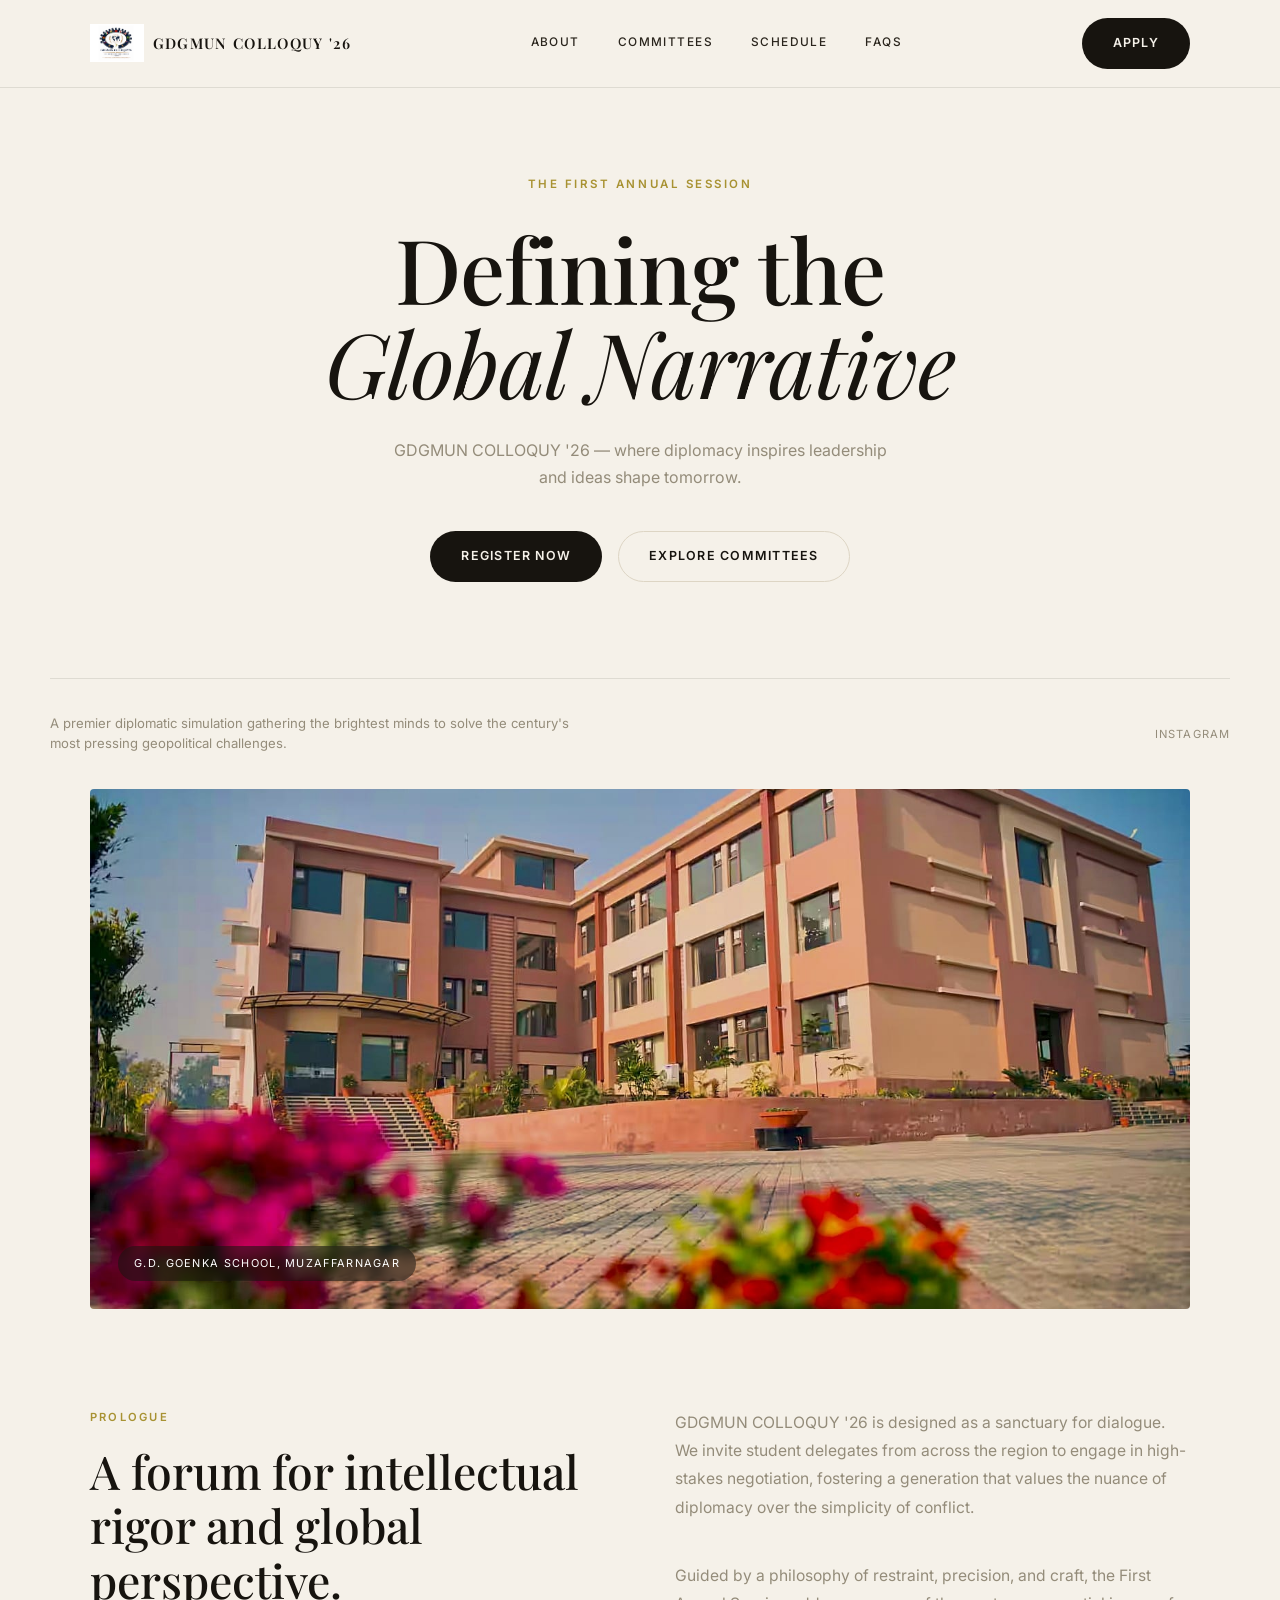
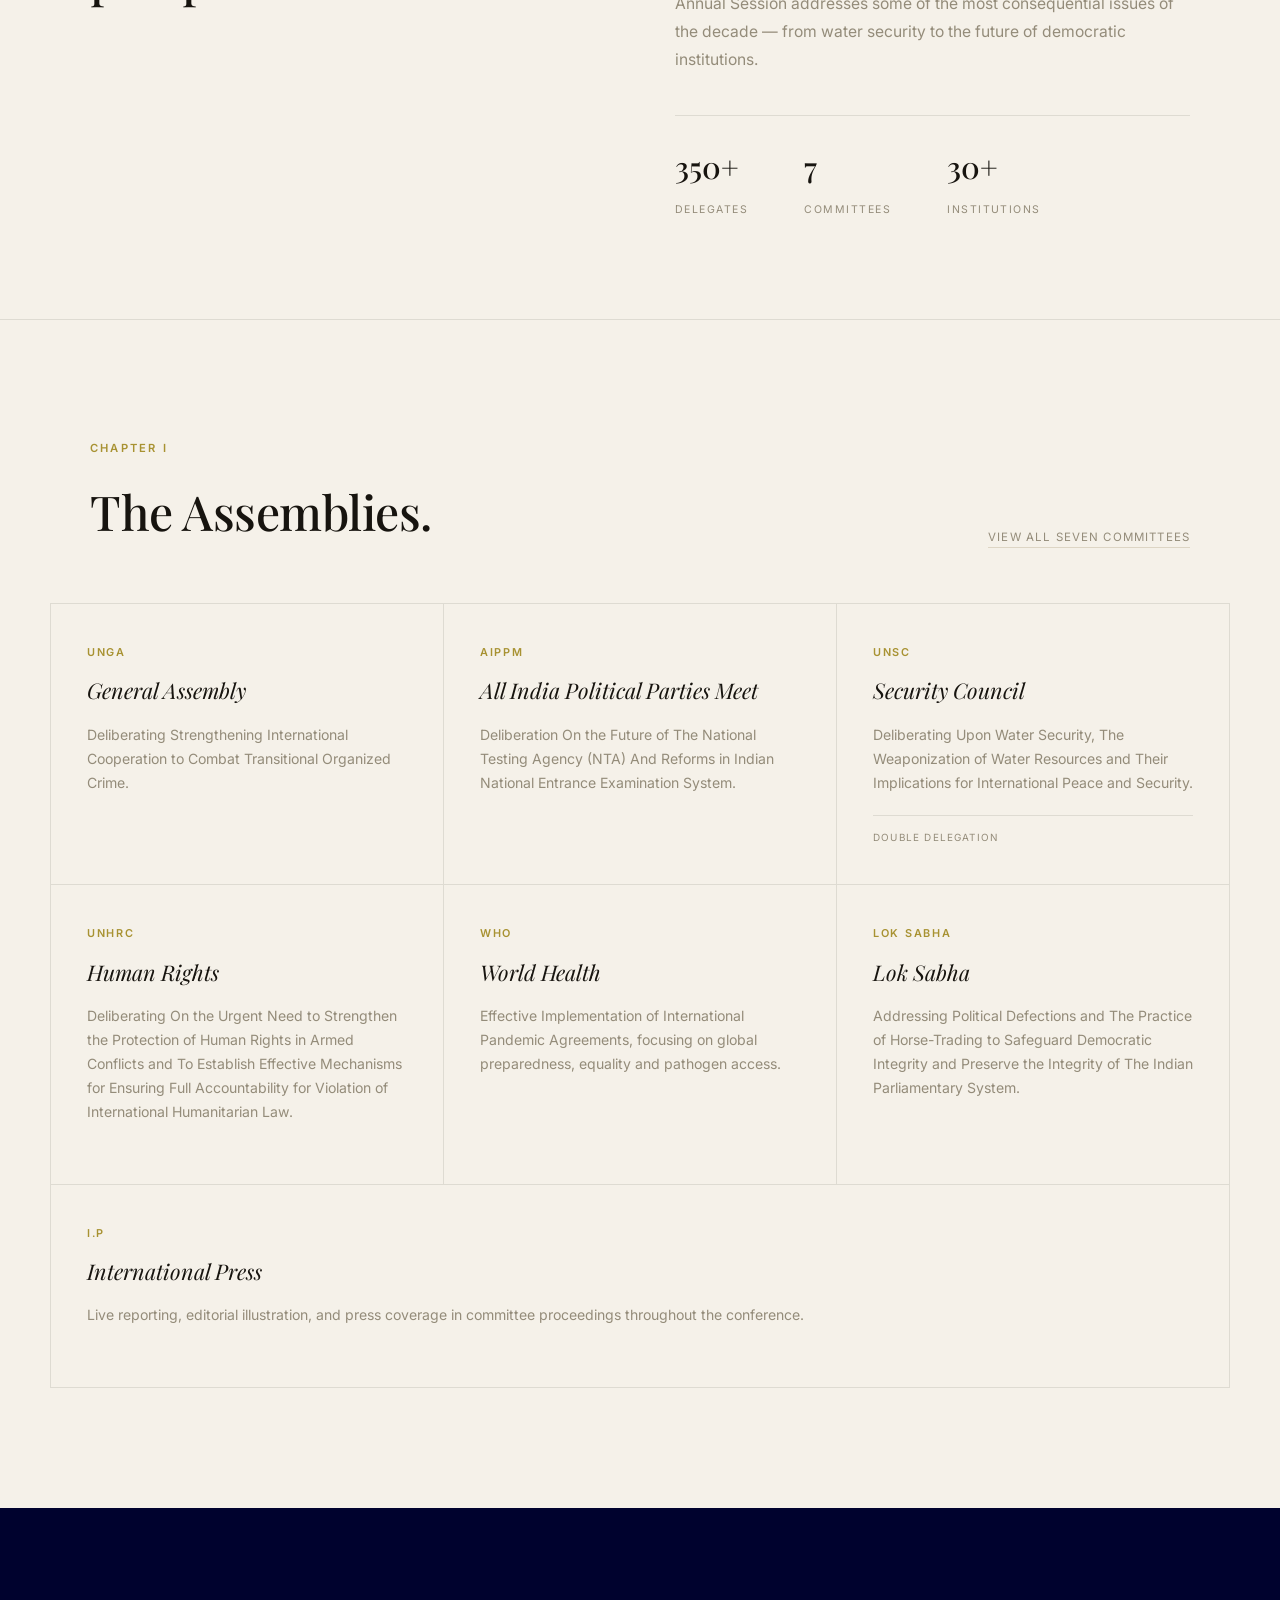
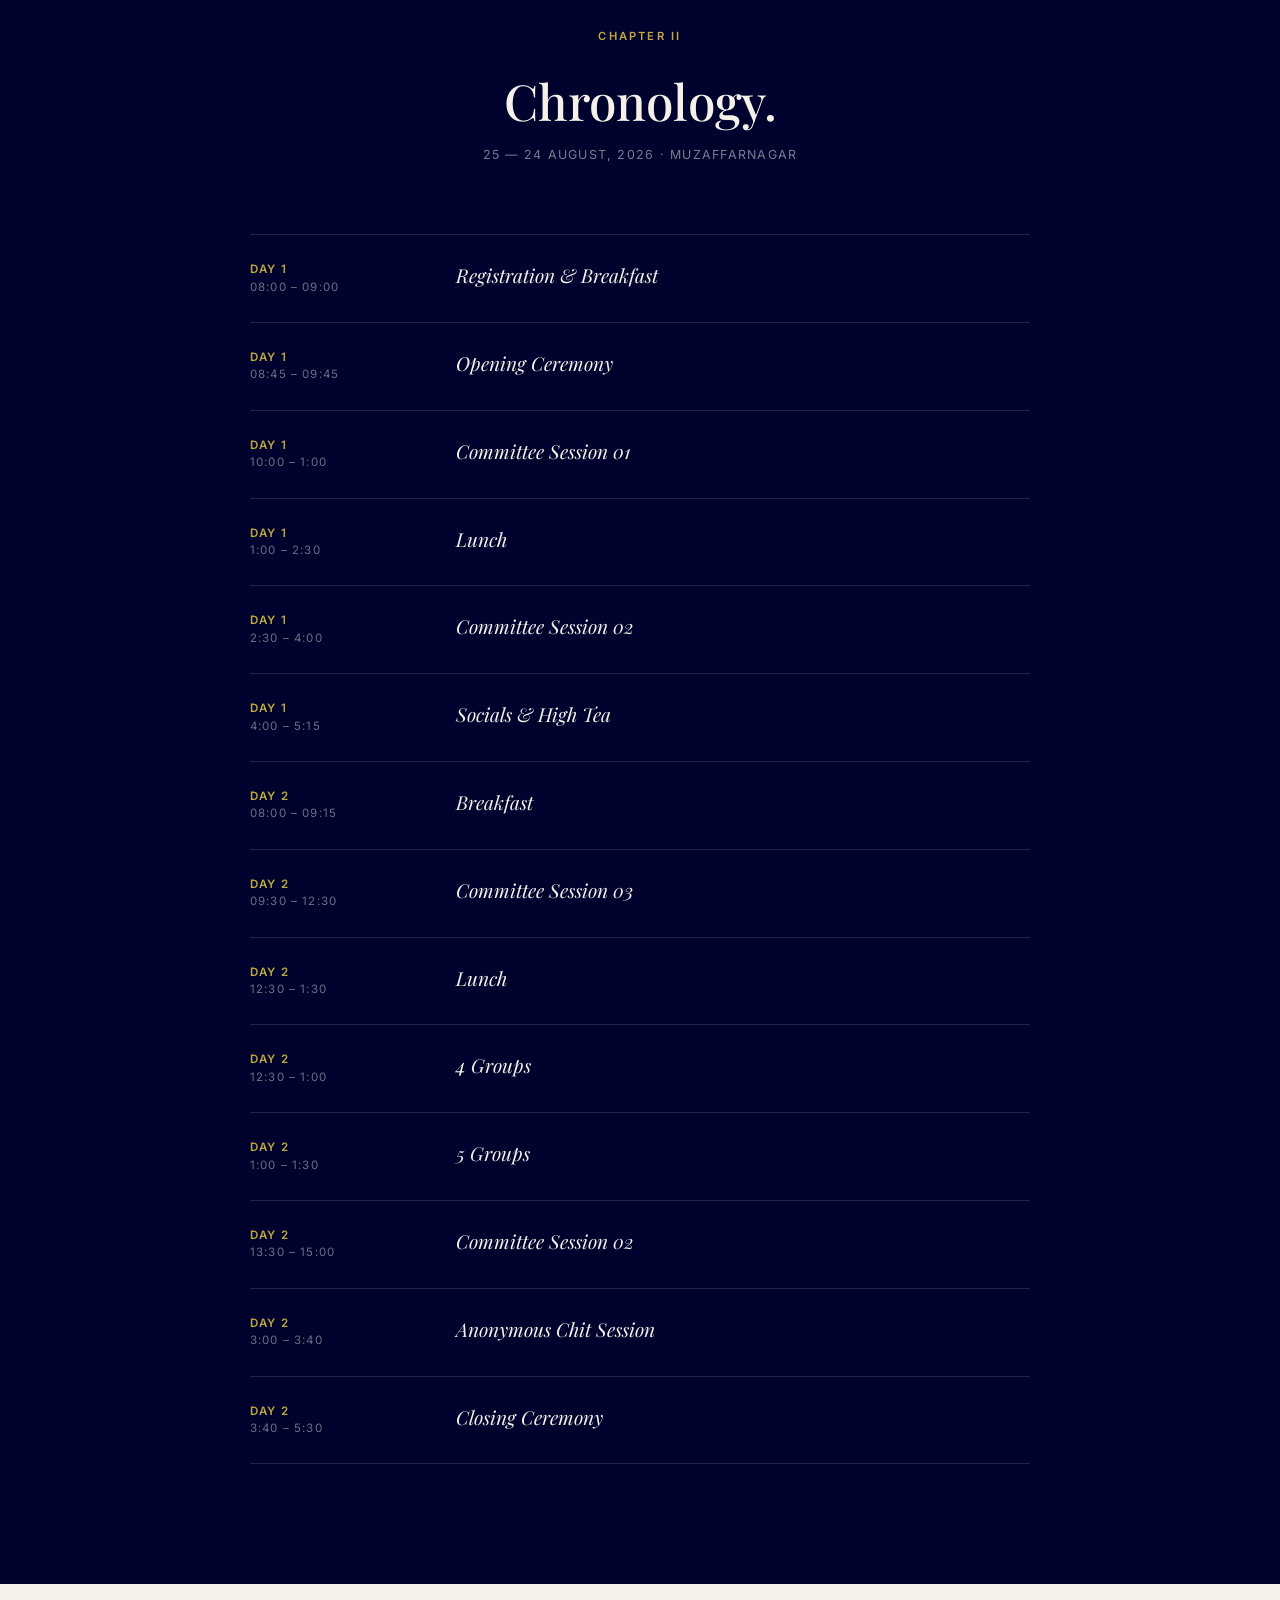
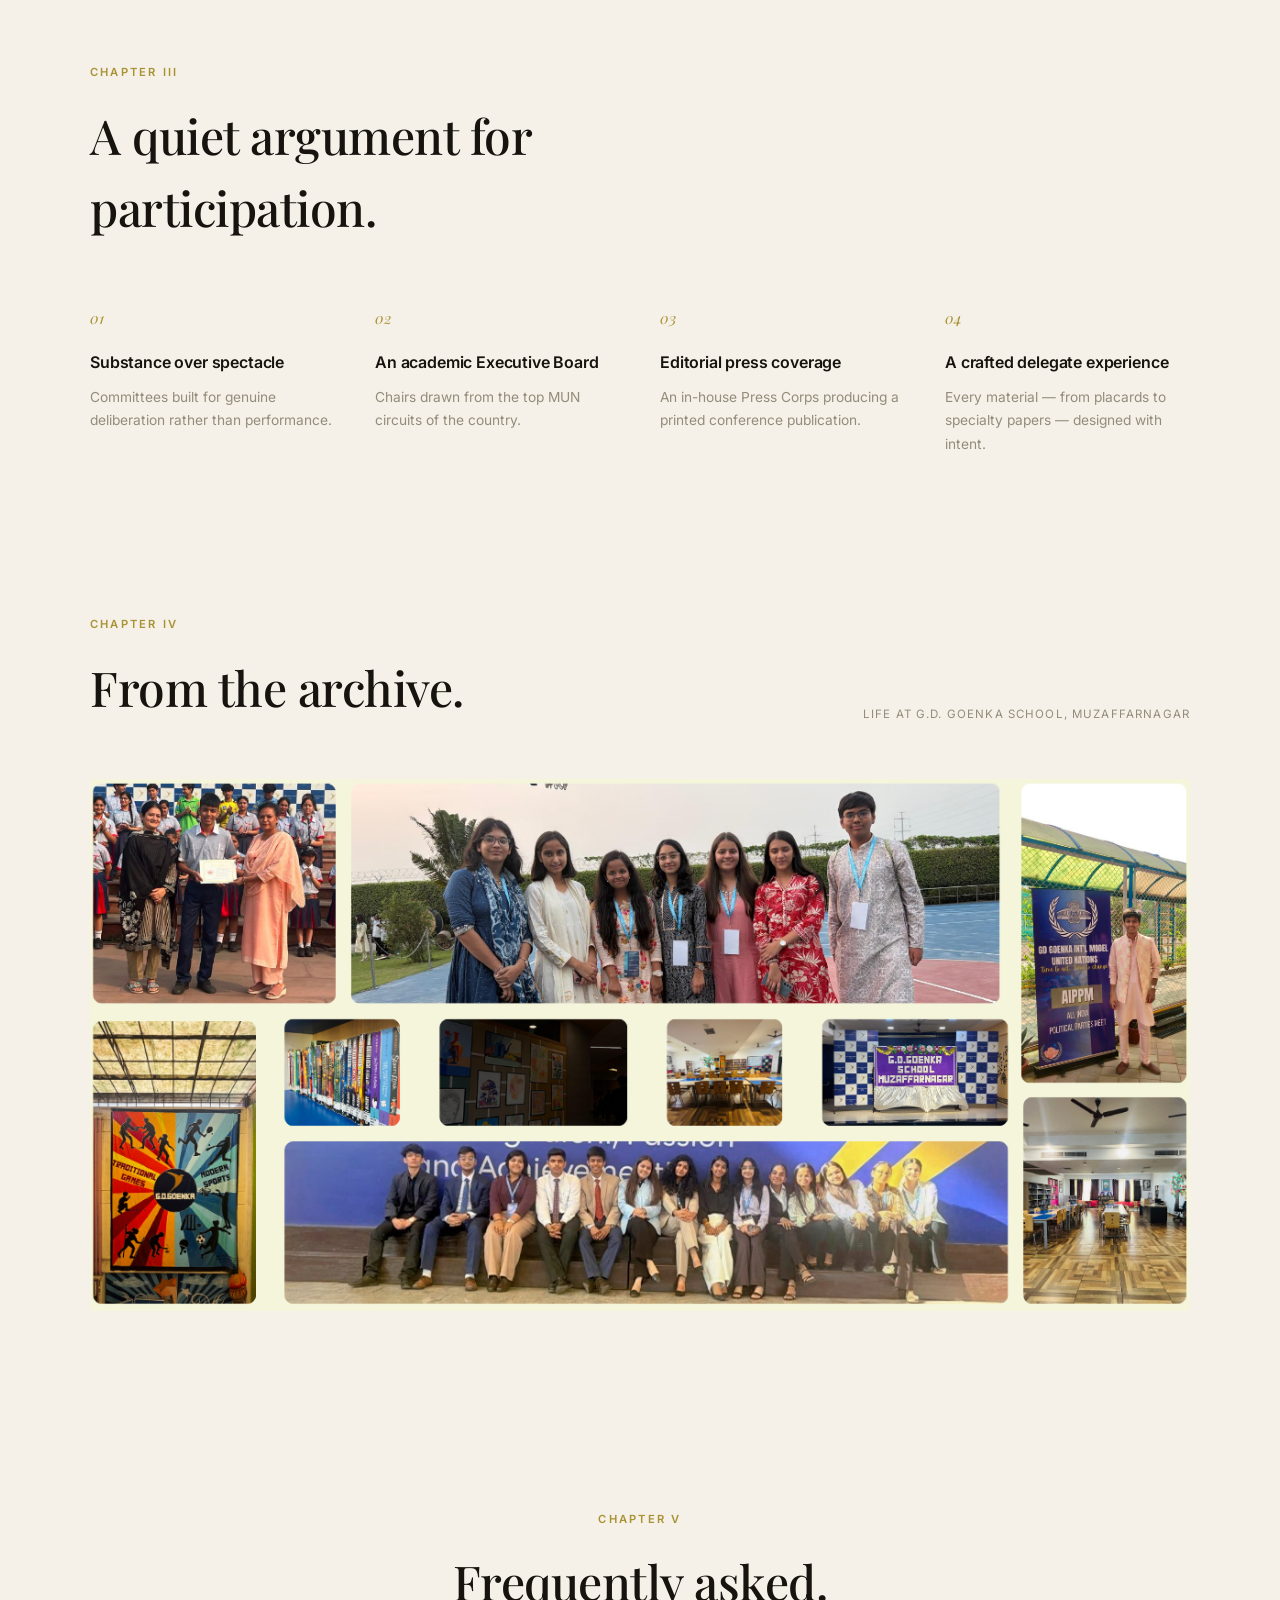
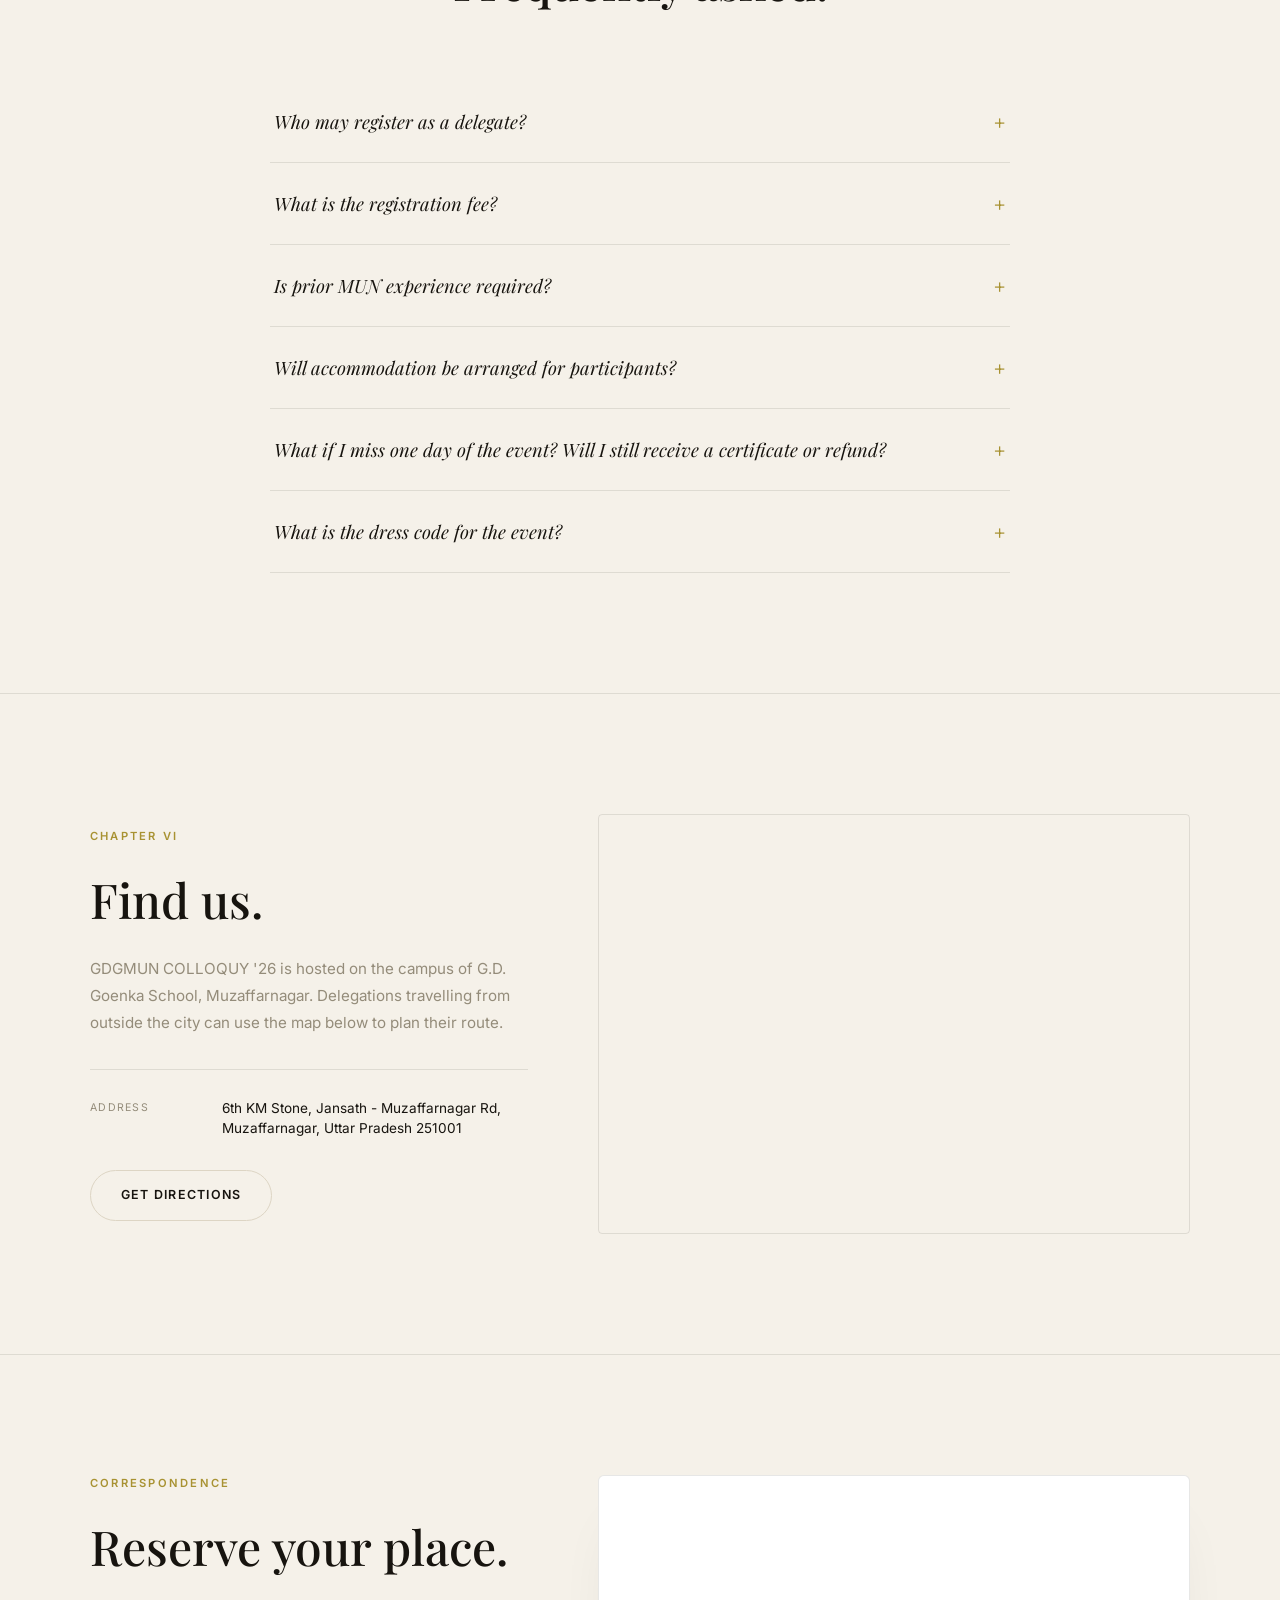
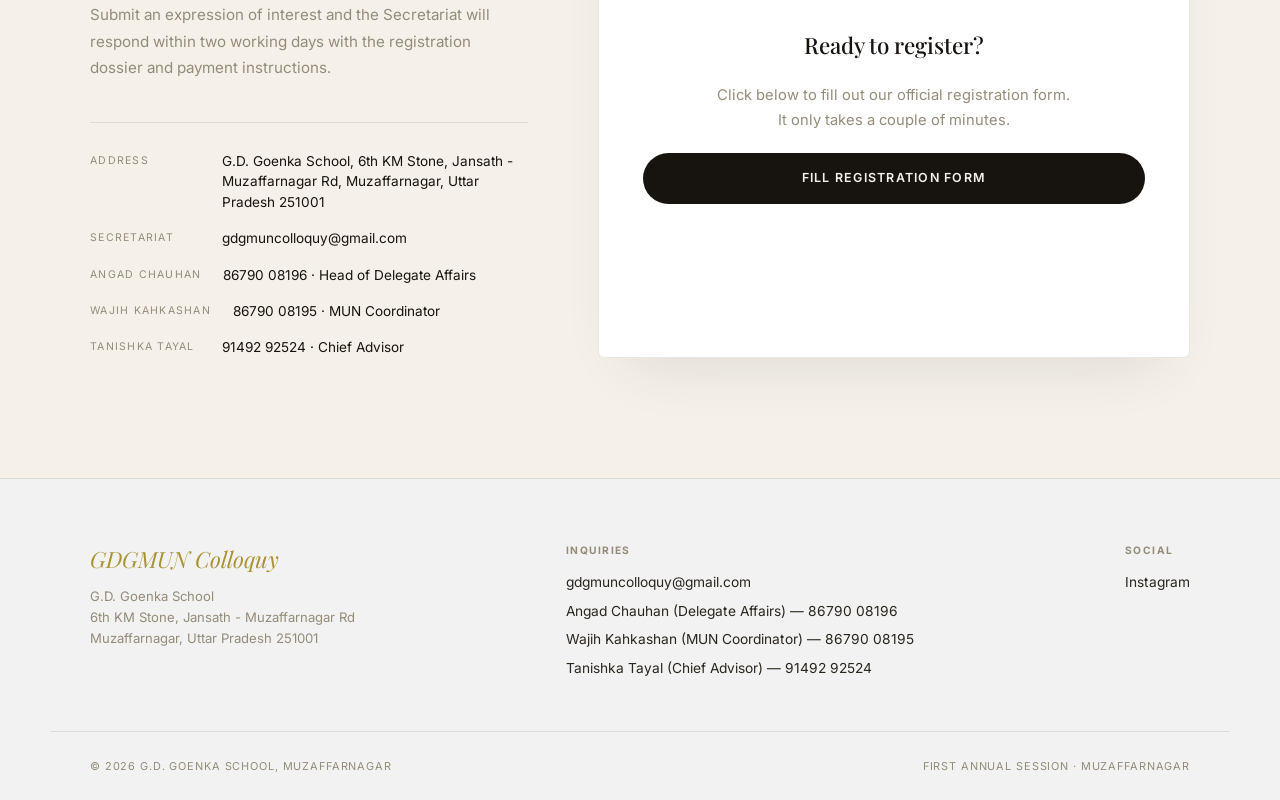
==== index.html @ 370b48c2 "Update index.html" ====
<!DOCTYPE html>
<html lang="en">
<head>
<meta charset="UTF-8">
<meta name="viewport" content="width=device-width, initial-scale=1.0">
<title>GDGMUN COLLOQUY '26 — Deciphering Diplomacy</title>
<link rel="stylesheet" href="styles.css">
</head>
<body>

<nav class="nav">
  <div class="nav-inner">
    <a href="index.html" class="logo"><img src="logo.png" alt="GDGMUN Colloquy logo">GDGMUN COLLOQUY '26</a>
    <ul class="nav-links">
      <li><a href="#about">About</a></li>
      <li><a href="#committees">Committees</a></li>
      <li><a href="#schedule">Schedule</a></li>
      <li><a href="#faqs">FAQs</a></li>
    </ul>
    <div class="nav-cta-wrap">
      <a href="apply.html" class="btn btn-dark">Apply</a>
    </div>
  </div>
</nav>

<header class="hero" id="about">
  <div class="hero-eyebrow">The First Annual Session</div>
  <h1>Defining the<br><em>Global Narrative</em></h1>
  <p>GDGMUN COLLOQUY '26 — where diplomacy inspires leadership and ideas shape tomorrow.</p>
  <div class="hero-actions">
    <a href="apply.html" class="btn btn-dark">Register Now</a>
    <a href="#committees" class="btn btn-outline">Explore Committees</a>
  </div>
</header>

<div class="wrap hero-meta">
  <p style="max-width:520px;">A premier diplomatic simulation gathering the brightest minds to solve the century's most pressing geopolitical challenges.</p>
  <div class="socials">
    <a href="https://www.instagram.com/gdgmun_colloquy_muzaffarnagar/" target="_blank" rel="noopener">Instagram</a>
  </div>
</div>

<div class="hero-image">
  <div class="frame">
    <img src="hero-school.jpeg" alt="G.D. Goenka School, Muzaffarnagar">
    <span class="cap">G.D. Goenka School, Muzaffarnagar</span>
  </div>
</div>

<section class="prologue">
  <div class="wrap prologue-grid">
    <div class="prologue-left">
      <div class="chapter-label">Prologue</div>
      <h2>A forum for intellectual rigor and global perspective.</h2>
    </div>
    <div class="prologue-right">
      <p>GDGMUN COLLOQUY '26 is designed as a sanctuary for dialogue. We invite student delegates from across the region to engage in high-stakes negotiation, fostering a generation that values the nuance of diplomacy over the simplicity of conflict.</p>
      <p>Guided by a philosophy of restraint, precision, and craft, the First Annual Session addresses some of the most consequential issues of the decade — from water security to the future of democratic institutions.</p>
      <div class="stat-row">
        <div class="stat"><b>350+</b><span>Delegates</span></div>
        <div class="stat"><b>7</b><span>Committees</span></div>
        <div class="stat"><b>30+</b><span>Institutions</span></div>
      </div>
    </div>
  </div>
</section>

<section id="committees">
  <div class="wrap">
    <div class="assemblies-head">
      <div>
        <div class="chapter-label">Chapter I</div>
        <h2 class="section-title">The Assemblies.</h2>
      </div>
      <div class="right"><a href="#committees">View all seven committees</a></div>
    </div>
  </div>
  <div class="wrap" style="padding:0;">
    <div class="committee-grid">
      <div class="committee-card">
        <span class="abbr">UNGA</span>
        <h3>General Assembly</h3>
        <p>Deliberating Strengthening International Cooperation to Combat Transitional Organized Crime.</p>
      </div>
      <div class="committee-card">
        <span class="abbr">AIPPM</span>
        <h3>All India Political Parties Meet</h3>
        <p>Deliberation On the Future of The National Testing Agency (NTA) And Reforms in Indian National Entrance Examination System.</p>
      </div>
      <div class="committee-card">
        <span class="abbr">UNSC</span>
        <h3>Security Council</h3>
        <p>Deliberating Upon Water Security, The Weaponization of Water Resources and Their Implications for International Peace and Security.</p>
        <span class="tag">Double Delegation</span>
      </div>
      <div class="committee-card">
        <span class="abbr">UNHRC</span>
        <h3>Human Rights</h3>
        <p>Deliberating On the Urgent Need to Strengthen the Protection of Human Rights in Armed Conflicts and To Establish Effective Mechanisms for Ensuring Full Accountability for Violation of International Humanitarian Law.</p>
      </div>
      <div class="committee-card">
        <span class="abbr">WHO</span>
        <h3>World Health</h3>
        <p>Effective Implementation of International Pandemic Agreements, focusing on global preparedness, equality and pathogen access.</p>
      </div>
      <div class="committee-card">
        <span class="abbr">LOK SABHA</span>
        <h3>Lok Sabha</h3>
        <p>Addressing Political Defections and The Practice of Horse-Trading to Safeguard Democratic Integrity and Preserve the Integrity of The Indian Parliamentary System.</p>
      </div>
      <div class="committee-card span-full">
        <span class="abbr">I.P</span>
        <h3>International Press</h3>
        <p>Live reporting, editorial illustration, and press coverage in committee proceedings throughout the conference.</p>
      </div>
    </div>
  </div>
</section>

<section class="chronology" id="schedule">
  <div class="wrap">
    <div class="chapter-label">Chapter II</div>
    <h2>Chronology.</h2>
    <div class="sub">25 — 24 August, 2026 · Muzaffarnagar</div>
    <div class="timeline">
      <div class="tl-item">
        <div class="tl-day"><b>Day 1</b><br>08:00 – 09:00</div>
        <div class="tl-body">
          <h4>Registration &amp; Breakfast</h4>
        </div>
      </div>
      <div class="tl-item">
        <div class="tl-day"><b>Day 1</b><br>08:45 – 09:45</div>
        <div class="tl-body">
          <h4>Opening Ceremony</h4>
        </div>
      </div>
      <div class="tl-item">
        <div class="tl-day"><b>Day 1</b><br>10:00 – 1:00</div>
        <div class="tl-body">
          <h4>Committee Session 01</h4>
        </div>
      </div>
      <div class="tl-item">
        <div class="tl-day"><b>Day 1</b><br>1:00 – 2:30</div>
        <div class="tl-body">
          <h4>Lunch</h4>
        </div>
      </div>
      <div class="tl-item">
        <div class="tl-day"><b>Day 1</b><br>2:30 – 4:00</div>
        <div class="tl-body">
          <h4>Committee Session 02</h4>
        </div>
      </div>
      <div class="tl-item">
        <div class="tl-day"><b>Day 1</b><br>4:00 – 5:15</div>
        <div class="tl-body">
          <h4>Socials &amp; High Tea</h4>
        </div>
      </div>
      <div class="tl-item">
        <div class="tl-day"><b>Day 2</b><br>08:00 – 09:15</div>
        <div class="tl-body">
          <h4>Breakfast</h4>
        </div>
      </div>
      <div class="tl-item">
        <div class="tl-day"><b>Day 2</b><br>09:30 – 12:30</div>
        <div class="tl-body">
          <h4>Committee Session 03</h4>
        </div>
      </div>
      <div class="tl-item">
        <div class="tl-day"><b>Day 2</b><br>12:30 – 1:30</div>
        <div class="tl-body">
          <h4>Lunch</h4>
        </div>
      </div>
      <div class="tl-item">
        <div class="tl-day"><b>Day 2</b><br>12:30 – 1:00</div>
        <div class="tl-body">
          <h4>4 Groups</h4>
        </div>
      </div>
      <div class="tl-item">
        <div class="tl-day"><b>Day 2</b><br>1:00 – 1:30</div>
        <div class="tl-body">
          <h4>5 Groups</h4>
        </div>
      </div>
      <div class="tl-item">
        <div class="tl-day"><b>Day 2</b><br>13:30 – 15:00</div>
        <div class="tl-body">
          <h4>Committee Session 02</h4>
        </div>
      </div>
      <div class="tl-item">
        <div class="tl-day"><b>Day 2</b><br>3:00 – 3:40</div>
        <div class="tl-body">
          <h4>Anonymous Chit Session</h4>
        </div>
      </div>
      <div class="tl-item">
        <div class="tl-day"><b>Day 2</b><br>3:40 – 5:30</div>
        <div class="tl-body">
          <h4>Closing Ceremony</h4>
        </div>
      </div>
    </div>
  </div>
</section>

<section class="section-tight">
  <div class="wrap">
    <div class="why-head">
      <div class="chapter-label">Chapter III</div>
      <h2 class="section-title">A quiet argument for participation.</h2>
    </div>
    <div class="why-grid">
      <div class="why-item">
        <span class="num">01</span>
        <h4>Substance over spectacle</h4>
        <p>Committees built for genuine deliberation rather than performance.</p>
      </div>
      <div class="why-item">
        <span class="num">02</span>
        <h4>An academic Executive Board</h4>
        <p>Chairs drawn from the top MUN circuits of the country.</p>
      </div>
      <div class="why-item">
        <span class="num">03</span>
        <h4>Editorial press coverage</h4>
        <p>An in-house Press Corps producing a printed conference publication.</p>
      </div>
      <div class="why-item">
        <span class="num">04</span>
        <h4>A crafted delegate experience</h4>
        <p>Every material — from placards to specialty papers — designed with intent.</p>
      </div>
    </div>
  </div>
</section>

<section class="section-tight">
  <div class="wrap">
    <div class="archive-head">
      <div>
        <div class="chapter-label">Chapter IV</div>
        <h2 class="section-title">From the archive.</h2>
      </div>
      <div class="right">Life at G.D. Goenka School, Muzaffarnagar</div>
    </div>
    <div class="archive-grid">
      <img class="archive-single" src="archive-collage.png" alt="GDGMUN Colloquy — archive collage">
    </div>
  </div>
</section>

<section class="faq-inner-wrap" id="faqs">
  <div class="wrap faq-inner">
    <div class="chapter-label" style="text-align:center;">Chapter V</div>
    <h2 class="section-title">Frequently asked.</h2>

    <div class="faq-item">
      <button class="faq-q"><span>Who may register as a delegate?</span><span class="plus">+</span></button>
      <div class="faq-a"><p>Any student who is enrolled at a recognized secondary institution may register, individually or as part of a school delegation.</p></div>
    </div>
    <div class="faq-item">
      <button class="faq-q"><span>What is the registration fee?</span><span class="plus">+</span></button>
      <div class="faq-a"><p>₹2200 per delegation (NON-REFUNDABLE).</p></div>
    </div>
    <div class="faq-item">
      <button class="faq-q"><span>Is prior MUN experience required?</span><span class="plus">+</span></button>
      <div class="faq-a"><p>No. Committees such as ECOSOC and WHO are curated for first-time delegates, while UNSC and DISEC suit experienced diplomats.</p></div>
    </div>
    <div class="faq-item">
      <button class="faq-q"><span>Will accommodation be arranged for participants?</span><span class="plus">+</span></button>
      <div class="faq-a"><p>Accommodation may be arranged upon special request, subject to availability. Please note that submitting a request does not guarantee accommodation, and requests may be declined based on capacity and logistical constraints.</p></div>
    </div>
    <div class="faq-item">
      <button class="faq-q"><span>What if I miss one day of the event? Will I still receive a certificate or refund?</span><span class="plus">+</span></button>
      <div class="faq-a"><p>Yes. If you are unable to attend one day due to your personal availability, you will still be considered an official participant. However, no refund or adjustment will be provided for the missed day. As long as you are registered, you will remain eligible to receive a participation certificate despite missing one day of the event.</p></div>
    </div>
    <div class="faq-item">
      <button class="faq-q"><span>What is the dress code for the event?</span><span class="plus">+</span></button>
      <div class="faq-a"><p>Day 1: Western Formals.<br>Day 2: Indian Formals.</p></div>
    </div>
  </div>
</section>

<section class="location">
  <div class="wrap location-grid">
    <div class="location-left">
      <div class="chapter-label">Chapter VI</div>
      <h2>Find us.</h2>
      <p>GDGMUN COLLOQUY '26 is hosted on the campus of G.D. Goenka School, Muzaffarnagar. Delegations travelling from outside the city can use the map below to plan their route.</p>
      <div class="contact-info" style="margin-bottom:32px;">
        <div class="row"><span class="label">Address</span><span>6th KM Stone, Jansath - Muzaffarnagar Rd, Muzaffarnagar, Uttar Pradesh 251001</span></div>
      </div>
      <div class="location-actions">
        <a href="https://maps.app.goo.gl/2oJaDySYktSLNpAg7" target="_blank" rel="noopener" class="btn btn-outline">Get Directions</a>
      </div>
    </div>
    <div class="map-frame">
      <iframe src="https://www.google.com/maps?q=G.D.%20Goenka%20Public%20School%20Muzaffarnagar%2C%206th%20KM%20Stone%2C%20Jansath%20-%20Muzaffarnagar%20Rd%2C%20Muzaffarnagar%2C%20Uttar%20Pradesh%20251001&output=embed" loading="lazy" referrerpolicy="no-referrer-when-downgrade" title="G.D. Goenka School, Muzaffarnagar — map"></iframe>
    </div>
  </div>
</section>

<section class="contact">
  <div class="wrap contact-grid">
    <div class="contact-left">
      <div class="chapter-label">Correspondence</div>
      <h2>Reserve your place.</h2>
      <p>Submit an expression of interest and the Secretariat will respond within two working days with the registration dossier and payment instructions.</p>
      <div class="contact-info">
        <div class="row"><span class="label">Address</span><span>G.D. Goenka School, 6th KM Stone, Jansath - Muzaffarnagar Rd, Muzaffarnagar, Uttar Pradesh 251001</span></div>
        <div class="row"><span class="label">Secretariat</span><span>gdgmuncolloquy@gmail.com</span></div>
        <div class="row"><span class="label">Angad Chauhan</span><span>86790 08196 · Head of Delegate Affairs</span></div>
        <div class="row"><span class="label">Wajih Kahkashan</span><span>86790 08195 · MUN Coordinator</span></div>
        <div class="row"><span class="label">Tanishka Tayal</span><span>91492 92524 · Chief Advisor</span></div>
      </div>
    </div>
    <div class="card-form" style="display:flex; flex-direction:column; align-items:center; justify-content:center; text-align:center; gap:20px;">
      <h3 style="font-family:var(--serif); font-weight:500; font-size:1.4rem; margin:0;">Ready to register?</h3>
      <p style="color:var(--muted); font-size:0.92rem; line-height:1.7; max-width:360px; margin:0;">Click below to fill out our official registration form. It only takes a couple of minutes.</p>
      <a href="https://docs.google.com/forms/d/e/1FAIpQLScMuItA0tndtoW7aZM3w0YeORX50f2oAm7iC-nPapMJYFkEoA/viewform?usp=sharing&ouid=115895944353157641264" target="_blank" rel="noopener" class="btn btn-dark" style="width:100%;">Fill Registration Form</a>
    </div>
  </div>
</section>

<footer>
  <div class="wrap footer-top">
    <div>
      <div class="footer-brand">GDGMUN Colloquy</div>
      <div class="footer-addr">G.D. Goenka School<br>6th KM Stone, Jansath - Muzaffarnagar Rd<br>Muzaffarnagar, Uttar Pradesh 251001</div>
    </div>
    <div class="footer-col">
      <h6>Inquiries</h6>
      <a href="mailto:gdgmuncolloquy@gmail.com">gdgmuncolloquy@gmail.com</a>
      <a href="tel:+918679008196">Angad Chauhan (Delegate Affairs) — 86790 08196</a>
      <a href="tel:+918679008195">Wajih Kahkashan (MUN Coordinator) — 86790 08195</a>
      <a href="tel:+918679008195">Tanishka Tayal (Chief Advisor) — 91492 92524</a>
    </div>
    <div class="footer-col">
      <h6>Social</h6>
      <a href="https://www.instagram.com/gdgmun_colloquy_muzaffarnagar/" target="_blank" rel="noopener">Instagram</a>
    </div>
  </div>
  <div class="wrap footer-bottom">
    <span>© 2026 G.D. Goenka School, Muzaffarnagar</span>
    <span>First Annual Session · Muzaffarnagar</span>
  </div>
</footer>

<script src="script.js"></script>
</body>
</html>
---- styles.css ----
/* ============================================================
   GOENKA MUN 2026 — shared stylesheet
   ============================================================ */

@import url('https://fonts.googleapis.com/css2?family=Playfair+Display:ital,wght@0,400;0,500;0,600;1,400;1,500&family=Inter:wght@300;400;500;600&display=swap');

:root{
  --cream:        #f5f1e9;
  --cream-2:      #F2F2F2;   /* Concrete */
  --ink:           #17140f;
  --ink-soft:      #2a251d;
  --line:          #ddd5c4;
  --line-soft:     rgba(23,20,15,0.1);
  --muted:         #948c7a;
  --gold:          #A89232;  /* Luxor Gold */
  --gold-2:        #bfa93f;  /* lighter gold, for dark-bg contexts */
  --chronology-bg: #00022E;  /* dark blue — chronology section only, per brief */

  --serif: 'Playfair Display', Georgia, serif;
  --sans:  'Inter', -apple-system, BlinkMacSystemFont, 'Segoe UI', sans-serif;

  --eyebrow: 0.72rem;
}

*,*::before,*::after{ box-sizing:border-box; }

html{ scroll-behavior:smooth; }

body{
  margin:0;
  background:var(--cream);
  color:var(--ink);
  font-family:var(--sans);
  font-weight:400;
  line-height:1.5;
  -webkit-font-smoothing:antialiased;
}

a{ color:inherit; text-decoration:none; }
img{ max-width:100%; display:block; }
ul{ list-style:none; margin:0; padding:0; }
button{ font-family:inherit; cursor:pointer; }
input,select,textarea{ font-family:inherit; }

:focus-visible{
  outline:2px solid var(--gold);
  outline-offset:3px;
}

.eyebrow{
  font-size:var(--eyebrow);
  letter-spacing:0.18em;
  text-transform:uppercase;
  color:var(--gold);
  font-weight:600;
}

.wrap{
  max-width:1180px;
  margin:0 auto;
  padding:0 40px;
}

/* ---------------- Buttons ---------------- */
.btn{
  display:inline-flex;
  align-items:center;
  justify-content:center;
  gap:8px;
  padding:15px 30px;
  border-radius:999px;
  font-size:0.78rem;
  letter-spacing:0.1em;
  text-transform:uppercase;
  font-weight:600;
  border:1px solid transparent;
  transition:all .25s ease;
  white-space:nowrap;
}
.btn-dark{ background:var(--ink); color:var(--cream); }
.btn-dark:hover{ background:var(--gold); color:var(--ink); }
.btn-outline{ background:transparent; color:var(--ink); border-color:var(--line); }
.btn-outline:hover{ border-color:var(--ink); }
.btn-light{ background:var(--cream); color:var(--ink); }
.btn-light:hover{ background:var(--gold); color:var(--ink); }
.btn:disabled{ opacity:0.6; cursor:default; }

/* ---------------- Nav ---------------- */
.nav{
  position:sticky;
  top:0;
  z-index:100;
  background:rgba(245,241,233,0.88);
  backdrop-filter:blur(10px);
  border-bottom:1px solid var(--line-soft);
}
.nav-inner{
  max-width:1180px;
  margin:0 auto;
  padding:18px 40px;
  display:flex;
  align-items:center;
  justify-content:space-between;
}
.logo{
  display:flex;
  align-items:center;
  gap:9px;
  font-family:var(--serif);
  font-size:0.92rem;
  letter-spacing:0.09em;
  text-transform:uppercase;
  font-weight:600;
}
.logo .dot{
  width:7px; height:7px; border-radius:50%;
  background:var(--gold);
  display:inline-block;
}
.logo img{
  height:38px;
  width:auto;
  display:block;
}
.nav-links{
  display:flex;
  gap:38px;
  font-size:0.74rem;
  letter-spacing:0.12em;
  text-transform:uppercase;
  font-weight:500;
  color:var(--ink-soft);
}
.nav-links a{ position:relative; padding-bottom:4px; }
.nav-links a:hover{ color:var(--gold); }
.nav-cta-wrap{ display:flex; align-items:center; gap:22px; }
.nav-burger{ display:none; }

/* ---------------- Hero ---------------- */
.hero{
  padding:88px 40px 40px;
  text-align:center;
}
.hero-eyebrow{
  font-size:0.72rem;
  letter-spacing:0.22em;
  text-transform:uppercase;
  color:var(--gold);
  font-weight:600;
  margin-bottom:28px;
}
.hero h1{
  font-family:var(--serif);
  font-weight:500;
  font-size:clamp(3rem,7vw,5.6rem);
  line-height:1.05;
  margin:0 0 28px;
  letter-spacing:-0.01em;
}
.hero h1 em{
  font-style:italic;
  font-weight:400;
  color:var(--ink);
}
.hero p{
  max-width:520px;
  margin:0 auto 40px;
  color:var(--muted);
  font-size:1rem;
  line-height:1.7;
}
.hero-actions{
  display:flex;
  gap:16px;
  justify-content:center;
  margin-bottom:56px;
}
.hero-meta{
  display:flex;
  align-items:center;
  justify-content:space-between;
  max-width:1180px;
  margin:0 auto;
  padding:22px 0;
  border-top:1px solid var(--line-soft);
  font-size:0.82rem;
  color:var(--muted);
}
.hero-meta .socials{ display:flex; gap:18px; font-size:0.7rem; letter-spacing:0.1em; text-transform:uppercase; }
.hero-meta .socials a:hover{ color:var(--gold); }

.hero-image{
  position:relative;
  max-width:1180px;
  margin:0 auto 0;
  padding:0 40px;
}
.hero-image .frame{
  position:relative;
  border-radius:4px;
  overflow:hidden;
  height:520px;
}
.hero-image img{ width:100%; height:100%; object-fit:cover; }
.hero-image .cap{
  position:absolute;
  left:28px; bottom:28px;
  background:rgba(23,20,15,0.55);
  color:#fff;
  font-size:0.68rem;
  letter-spacing:0.12em;
  text-transform:uppercase;
  padding:9px 16px;
  border-radius:999px;
  backdrop-filter:blur(4px);
}

/* ---------------- Section shells ---------------- */
section{ padding:120px 0; }
.section-tight{ padding:80px 0; }
.chapter-label{
  font-size:0.7rem;
  letter-spacing:0.2em;
  text-transform:uppercase;
  color:var(--gold);
  font-weight:600;
  margin-bottom:18px;
}
h2.section-title{
  font-family:var(--serif);
  font-weight:500;
  font-size:clamp(2.1rem,4vw,3rem);
  margin:0;
  letter-spacing:-0.01em;
}

/* ---------------- Prologue ---------------- */
.prologue{ padding:100px 0; border-bottom:1px solid var(--line-soft); }
.prologue-grid{
  display:grid;
  grid-template-columns:1fr 1fr;
  gap:70px;
  align-items:start;
}
.prologue h2{
  font-family:var(--serif);
  font-weight:500;
  font-size:clamp(2rem,4vw,2.9rem);
  line-height:1.18;
  margin:14px 0 0;
}
.prologue-right p{
  color:var(--muted);
  font-size:0.98rem;
  line-height:1.8;
  margin:0 0 40px;
}
.stat-row{
  display:flex;
  gap:56px;
  border-top:1px solid var(--line-soft);
  padding-top:28px;
}
.stat b{
  display:block;
  font-family:var(--serif);
  font-size:1.9rem;
  font-weight:500;
  margin-bottom:6px;
}
.stat span{
  font-size:0.66rem;
  letter-spacing:0.14em;
  text-transform:uppercase;
  color:var(--muted);
}

/* ---------------- Assemblies (committees) ---------------- */
.assemblies-head{
  display:flex;
  align-items:flex-end;
  justify-content:space-between;
  margin-bottom:56px;
}
.assemblies-head .right a{
  font-size:0.72rem;
  letter-spacing:0.1em;
  text-transform:uppercase;
  color:var(--muted);
  border-bottom:1px solid var(--line);
  padding-bottom:3px;
}
.assemblies-head .right a:hover{ color:var(--gold); border-color:var(--gold); }

.committee-grid{
  display:grid;
  grid-template-columns:repeat(3,1fr);
  border-top:1px solid var(--line-soft);
  border-left:1px solid var(--line-soft);
}
.committee-card{
  border-right:1px solid var(--line-soft);
  border-bottom:1px solid var(--line-soft);
  padding:40px 36px;
  transition:background .25s ease;
}
.committee-card:hover{ background:var(--cream-2); }
.committee-card .abbr{
  font-size:0.68rem;
  letter-spacing:0.16em;
  text-transform:uppercase;
  color:var(--gold);
  font-weight:600;
  margin-bottom:14px;
  display:block;
}
.committee-card h3{
  font-family:var(--serif);
  font-style:italic;
  font-weight:400;
  font-size:1.35rem;
  margin:0 0 16px;
}
.committee-card p{
  color:var(--muted);
  font-size:0.88rem;
  line-height:1.7;
  margin:0 0 20px;
}
.committee-card .tag{
  font-size:0.62rem;
  letter-spacing:0.12em;
  text-transform:uppercase;
  color:var(--muted);
  border-top:1px solid var(--line-soft);
  padding-top:14px;
  display:block;
}
/* 7-committee layout: last card spans full width so the boxed grid
   doesn't leave empty bordered cells on the final row */
.committee-card.span-full{
  grid-column:1 / -1;
}
.committee-card.span-full p{ max-width:760px; }

/* ---------------- Chronology (dark) ---------------- */
.chronology{
  background:var(--chronology-bg);
  color:var(--cream);
  text-align:center;
}
.chronology .chapter-label{ color:var(--gold-2); }
.chronology h2{
  font-family:var(--serif);
  font-weight:500;
  font-size:clamp(2.2rem,4.5vw,3.1rem);
  margin:0 0 8px;
}
.chronology .sub{
  color:rgba(245,241,233,0.5);
  font-size:0.78rem;
  letter-spacing:0.1em;
  text-transform:uppercase;
  margin-bottom:70px;
}
.timeline{
  max-width:780px;
  margin:0 auto;
  text-align:left;
}
.tl-item{
  display:grid;
  grid-template-columns:170px 1fr;
  gap:36px;
  padding:26px 0;
  border-top:1px solid rgba(245,241,233,0.14);
}
.tl-item:last-child{ border-bottom:1px solid rgba(245,241,233,0.14); }
.tl-day{
  font-size:0.72rem;
  letter-spacing:0.1em;
  text-transform:uppercase;
  color:rgba(245,241,233,0.45);
}
.tl-day b{ color:var(--gold-2); font-weight:600; }
.tl-body h4{
  font-family:var(--serif);
  font-style:italic;
  font-weight:400;
  font-size:1.2rem;
  margin:0 0 6px;
}
.tl-body p{
  color:rgba(245,241,233,0.55);
  font-size:0.85rem;
  margin:0;
  max-width:480px;
}

/* ---------------- Why / argument ---------------- */
.why-head{ text-align:left; max-width:640px; margin-bottom:64px; }
.why-grid{
  display:grid;
  grid-template-columns:repeat(4,1fr);
  gap:40px;
}
.why-item .num{
  font-family:var(--serif);
  font-style:italic;
  color:var(--gold);
  font-size:0.95rem;
  margin-bottom:20px;
  display:block;
}
.why-item h4{
  font-size:1rem;
  font-weight:600;
  margin:0 0 12px;
  letter-spacing:-0.01em;
}
.why-item p{
  color:var(--muted);
  font-size:0.86rem;
  line-height:1.7;
  margin:0;
}


/* ---------------- Archive (single collage image) ---------------- */
.archive-head{ display:flex; justify-content:space-between; align-items:flex-end; margin-bottom:56px; }
.archive-head .right{
  font-size:0.72rem;
  letter-spacing:0.1em;
  text-transform:uppercase;
  color:var(--muted);
}
.archive-grid{
  display:block;
}
.archive-grid .archive-single{
  width:100%;
  height:auto;
  display:block;
  object-fit:cover;
  border-radius:4px;
}

/* ---------------- FAQ ---------------- */
.faq-inner{ max-width:820px; margin:0 auto; }
.faq-inner h2{ text-align:center; margin-bottom:64px; }
.faq-item{
  border-bottom:1px solid var(--line-soft);
}
.faq-q{
  width:100%;
  background:none;
  border:none;
  text-align:left;
  padding:28px 4px;
  display:flex;
  align-items:center;
  justify-content:space-between;
  font-family:var(--serif);
  font-style:italic;
  font-size:1.15rem;
  color:var(--ink);
}
.faq-q .plus{
  font-family:var(--sans);
  font-style:normal;
  font-size:1.3rem;
  color:var(--gold);
  transition:transform .25s ease;
  font-weight:300;
  flex:none;
  margin-left:20px;
}
.faq-item.open .faq-q .plus{ transform:rotate(45deg); }
.faq-a{
  max-height:0;
  overflow:hidden;
  transition:max-height .3s ease;
}
.faq-a p{
  color:var(--muted);
  font-size:0.9rem;
  line-height:1.75;
  padding:0 4px 28px;
  margin:0;
  max-width:640px;
}

/* ---------------- Location / Find us ---------------- */
.location{ border-top:1px solid var(--line-soft); }
.location-grid{
  display:grid;
  grid-template-columns:0.85fr 1.15fr;
  gap:70px;
  align-items:center;
}
.location-left h2{
  font-family:var(--serif);
  font-weight:500;
  font-size:clamp(2.1rem,4vw,3rem);
  margin:14px 0 20px;
}
.location-left p{
  color:var(--muted);
  font-size:0.95rem;
  line-height:1.8;
  max-width:420px;
  margin:0 0 32px;
}
.location-actions{ display:flex; gap:16px; }
.map-frame{
  position:relative;
  border-radius:4px;
  overflow:hidden;
  height:420px;
  border:1px solid var(--line-soft);
}
.map-frame iframe{
  width:100%;
  height:100%;
  border:0;
  display:block;
  filter:grayscale(12%) contrast(1.02);
}

/* ---------------- Contact / Reserve ---------------- */
.contact{ border-top:1px solid var(--line-soft); }
.contact-grid{
  display:grid;
  grid-template-columns:0.85fr 1.15fr;
  gap:70px;
}
.contact-left h2{
  font-family:var(--serif);
  font-weight:500;
  font-size:clamp(2.1rem,4vw,3rem);
  margin:14px 0 20px;
}
.contact-left p{
  color:var(--muted);
  font-size:0.95rem;
  line-height:1.75;
  max-width:400px;
  margin:0 0 40px;
}
.contact-info{
  border-top:1px solid var(--line-soft);
  padding-top:28px;
  display:flex;
  flex-direction:column;
  gap:16px;
}
.contact-info .row{ display:flex; gap:22px; font-size:0.85rem; }
.contact-info .label{
  min-width:110px;
  font-size:0.66rem;
  letter-spacing:0.12em;
  text-transform:uppercase;
  color:var(--muted);
  padding-top:2px;
}

.card-form{
  background:#fff;
  border:1px solid var(--line-soft);
  border-radius:6px;
  padding:44px;
  box-shadow:0 30px 60px -30px rgba(23,20,15,0.12);
}
.form-row{ display:grid; grid-template-columns:1fr 1fr; gap:26px; margin-bottom:26px; }
.field label{
  display:block;
  font-size:0.64rem;
  letter-spacing:0.12em;
  text-transform:uppercase;
  color:var(--muted);
  margin-bottom:10px;
}
.field input,
.field select,
.field textarea{
  width:100%;
  border:none;
  border-bottom:1px solid var(--line);
  background:transparent;
  padding:6px 0 10px;
  font-size:0.92rem;
  color:var(--ink);
  outline:none;
  transition:border-color .2s ease;
}
.field input:focus,
.field select:focus,
.field textarea:focus{ border-color:var(--gold); }
.field textarea{ resize:vertical; min-height:70px; font-family:var(--sans); }
.field.full{ margin-bottom:34px; }
.field select{ appearance:none; -webkit-appearance:none; background:transparent; cursor:pointer; }

.form-note{
  margin-top:16px;
  font-family:var(--serif);
  font-style:italic;
  color:var(--gold);
  font-size:0.88rem;
  opacity:0;
  transition:opacity .3s ease;
}
.form-note.show{ opacity:1; }

/* ---------------- Footer ---------------- */
footer{
  background:var(--cream-2);
  border-top:1px solid var(--line-soft);
  padding:64px 0 26px;
}
.footer-top{
  display:flex;
  justify-content:space-between;
  gap:40px;
  padding-bottom:44px;
  margin-bottom:26px;
  border-bottom:1px solid var(--line-soft);
}
.footer-brand{ font-family:var(--serif); font-style:italic; font-size:1.4rem; color:var(--gold); margin-bottom:10px; }
.footer-addr{ color:var(--muted); font-size:0.82rem; line-height:1.6; max-width:280px; }
.footer-col h6{
  font-size:0.64rem;
  letter-spacing:0.14em;
  text-transform:uppercase;
  color:var(--muted);
  margin:0 0 14px;
}
.footer-col a, .footer-col p{
  display:block;
  font-size:0.86rem;
  color:var(--ink-soft);
  margin-bottom:8px;
}
.footer-col a:hover{ color:var(--gold); }
.footer-bottom{
  display:flex;
  justify-content:space-between;
  font-size:0.68rem;
  color:var(--muted);
  letter-spacing:0.08em;
  text-transform:uppercase;
}

/* ---------------- Apply page ---------------- */
.apply-hero{ padding:80px 40px 60px; }
.apply-hero-inner{ max-width:1180px; margin:0 auto; }
.apply-hero .chapter-label{ margin-bottom:16px; }
.apply-hero h1{
  font-family:var(--serif);
  font-weight:500;
  font-size:clamp(2.6rem,5.5vw,3.8rem);
  margin:0 0 20px;
}
.apply-hero p{
  color:var(--muted);
  font-size:0.98rem;
  line-height:1.75;
  max-width:440px;
  margin:0;
}
.apply-grid{
  max-width:1180px;
  margin:0 auto;
  padding:0 40px 120px;
  display:grid;
  grid-template-columns:0.85fr 1.15fr;
  gap:70px;
}
.sent-msg{
  font-family:var(--serif);
  font-style:italic;
  color:var(--gold);
  font-size:0.88rem;
  margin-top:16px;
}

/* ---------------- Responsive ---------------- */
@media (max-width:980px){
  .nav-links{ display:none; }
  .prologue-grid,
  .contact-grid,
  .location-grid,
  .apply-grid{ grid-template-columns:1fr; }
  .committee-grid{ grid-template-columns:repeat(2,1fr); }
  .why-grid{ grid-template-columns:repeat(2,1fr); gap:34px; }
}
@media (max-width:620px){
  .wrap,.hero,.hero-image{ padding-left:22px; padding-right:22px; }
  .committee-grid{ grid-template-columns:1fr; }
  .why-grid{ grid-template-columns:1fr; }
  .form-row{ grid-template-columns:1fr; }
  .hero-meta{ flex-direction:column; gap:14px; align-items:flex-start; }
  section{ padding:80px 0; }
  .footer-top{ flex-direction:column; gap:30px; }
  .map-frame{ height:300px; }
}

@media (prefers-reduced-motion: reduce){
  html{ scroll-behavior:auto; }
  *,*::before,*::after{ transition-duration:0.01ms !important; animation-duration:0.01ms !important; }
}
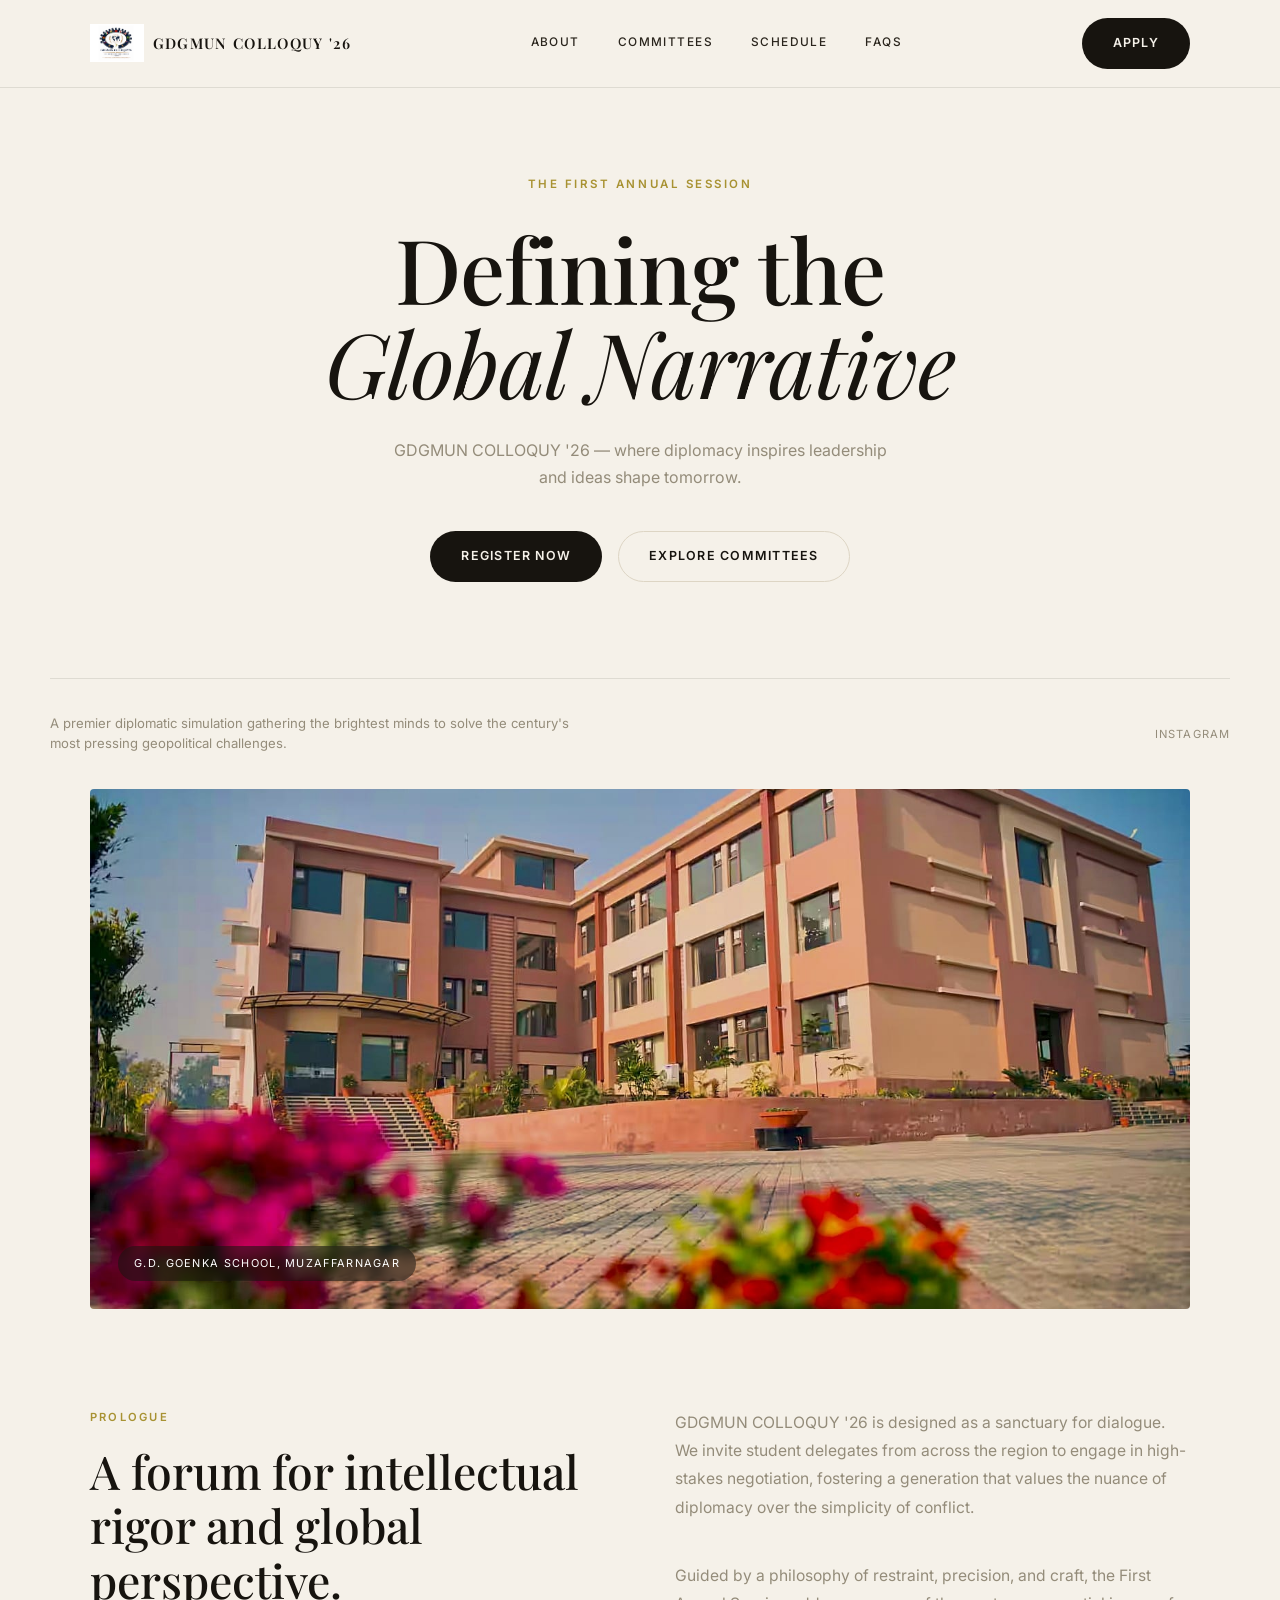
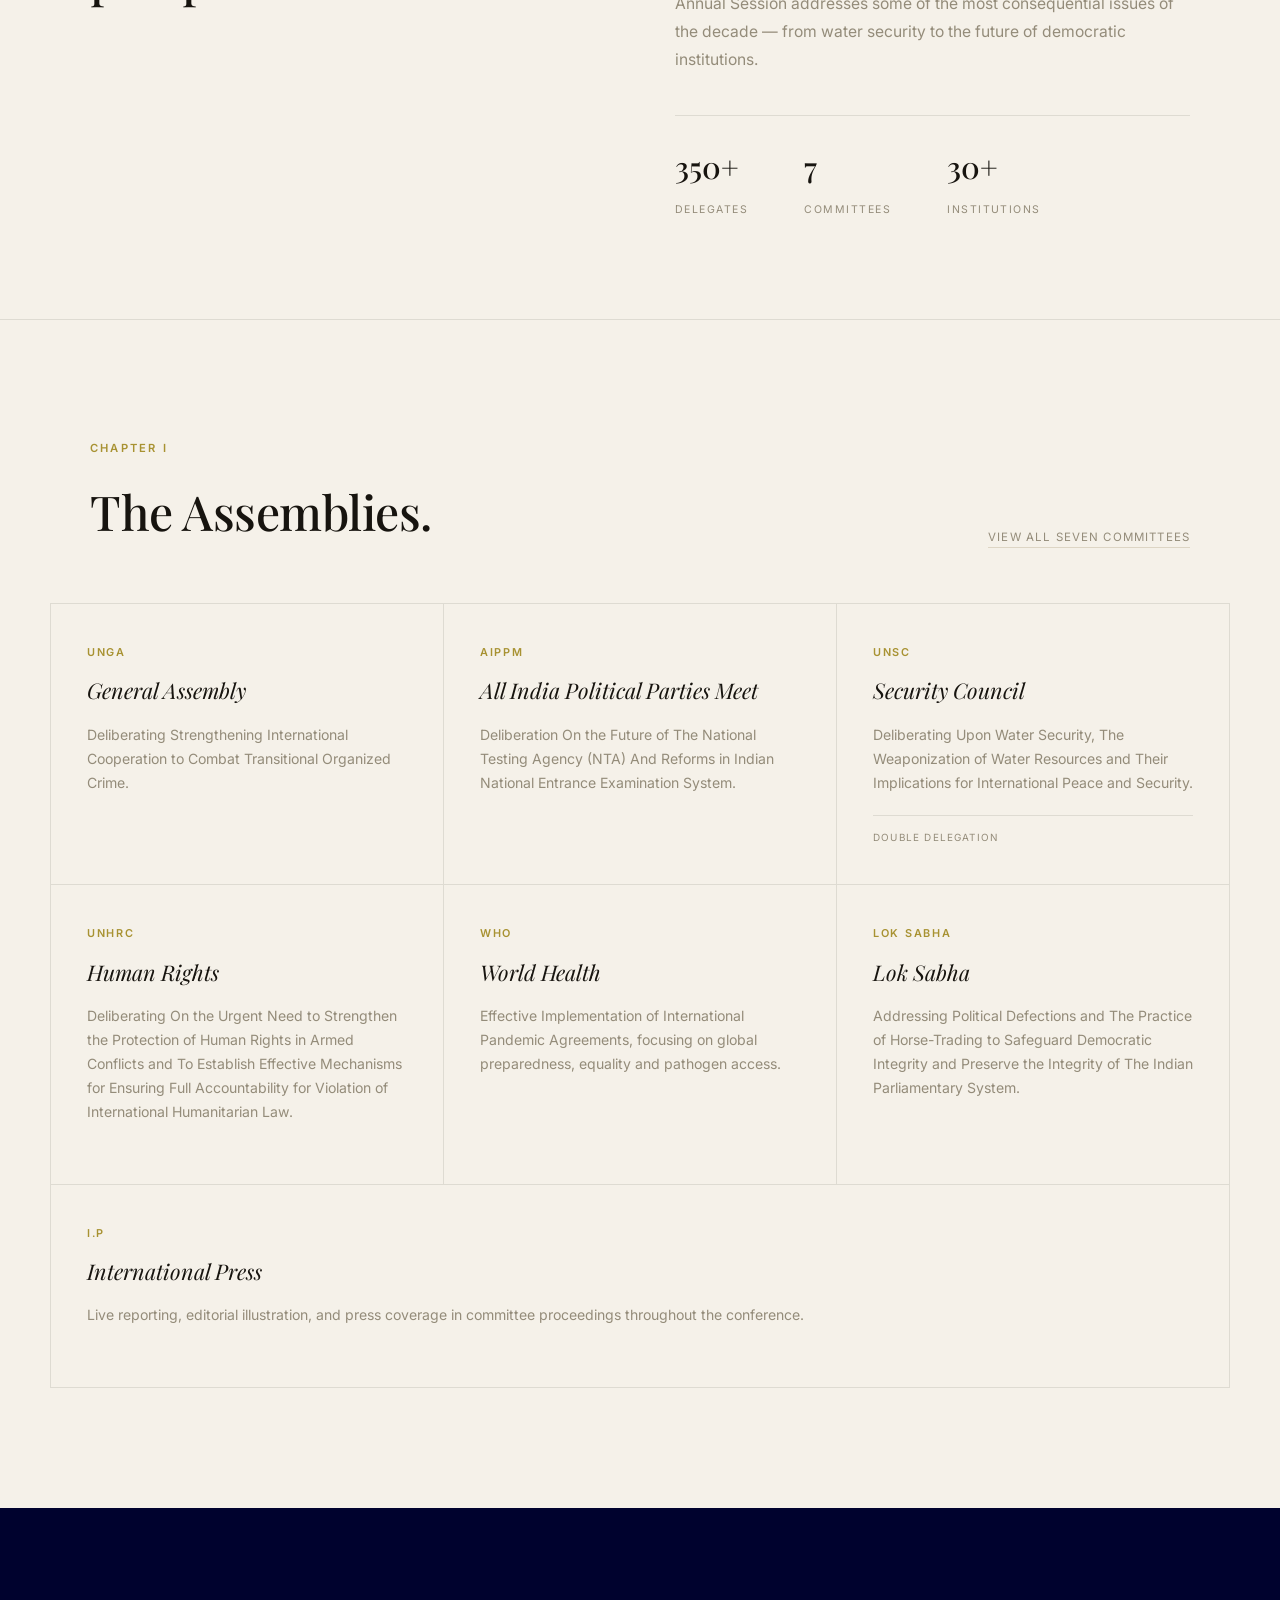
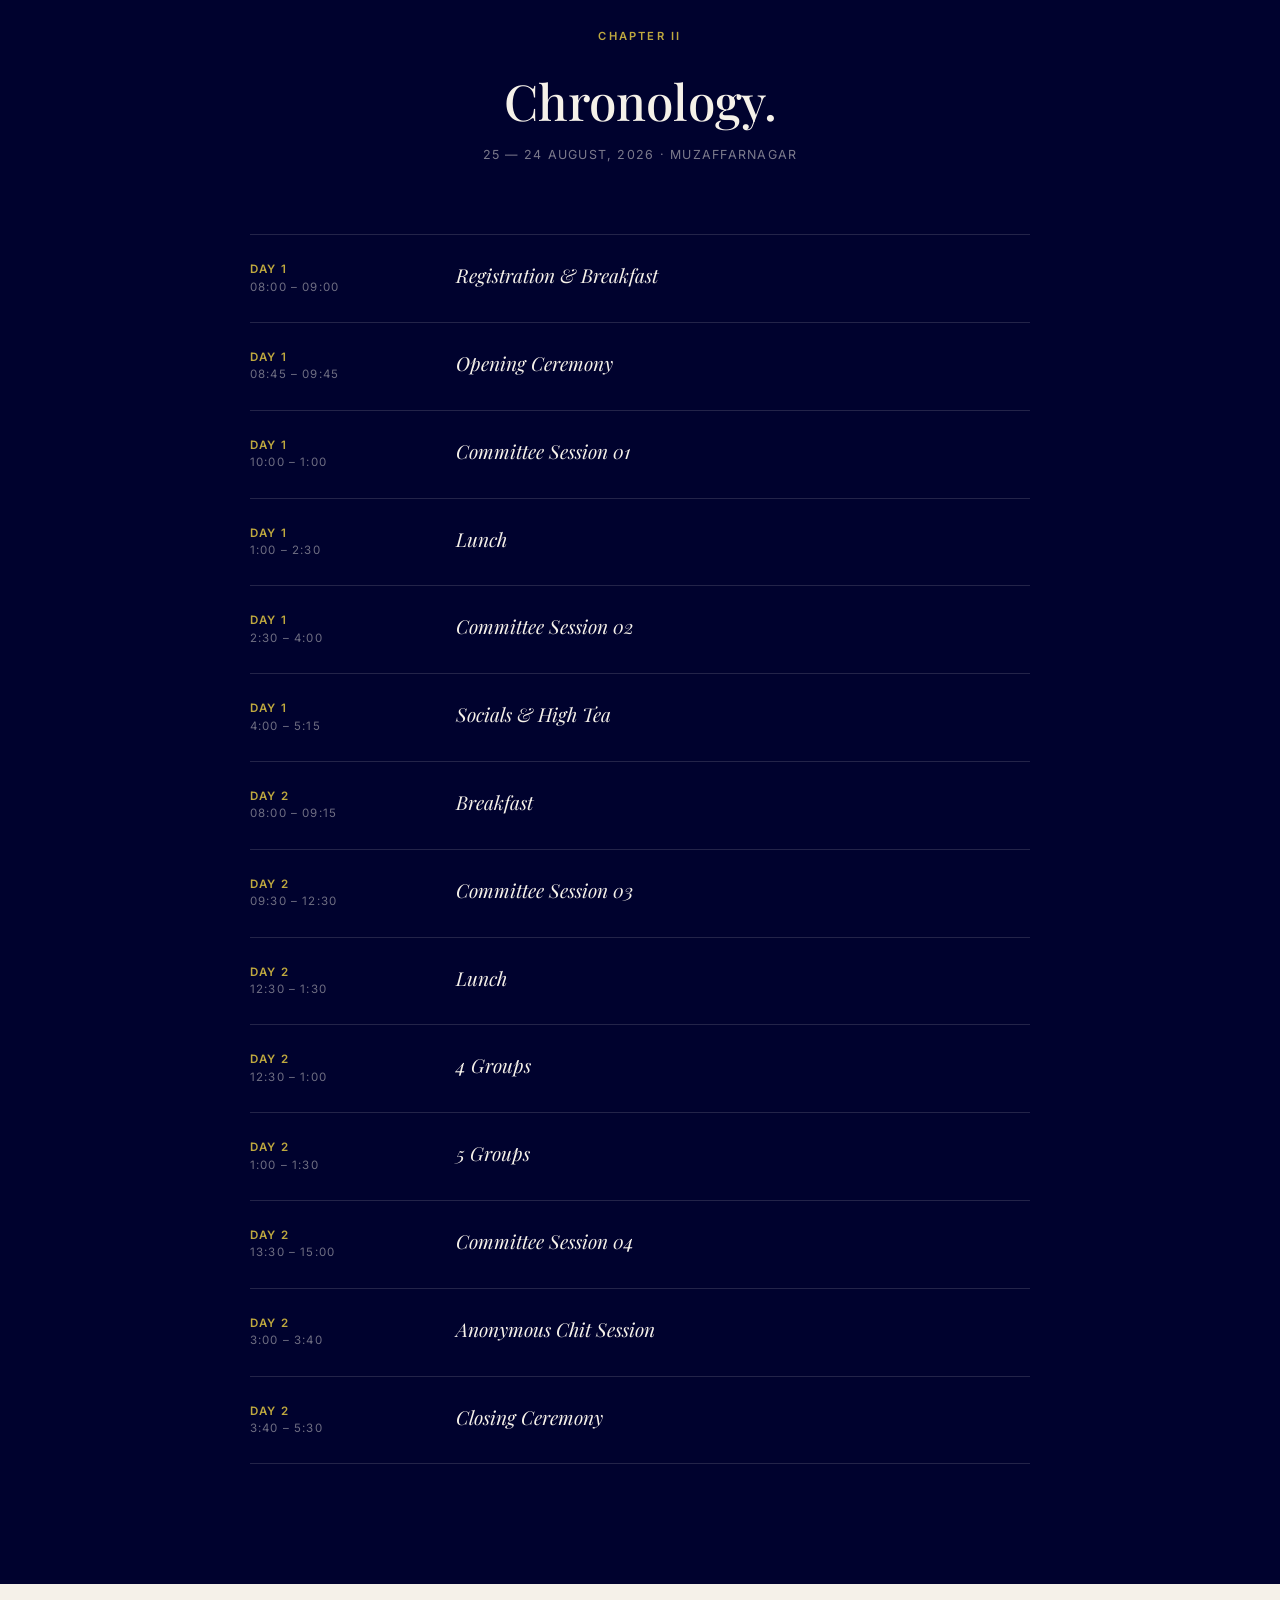
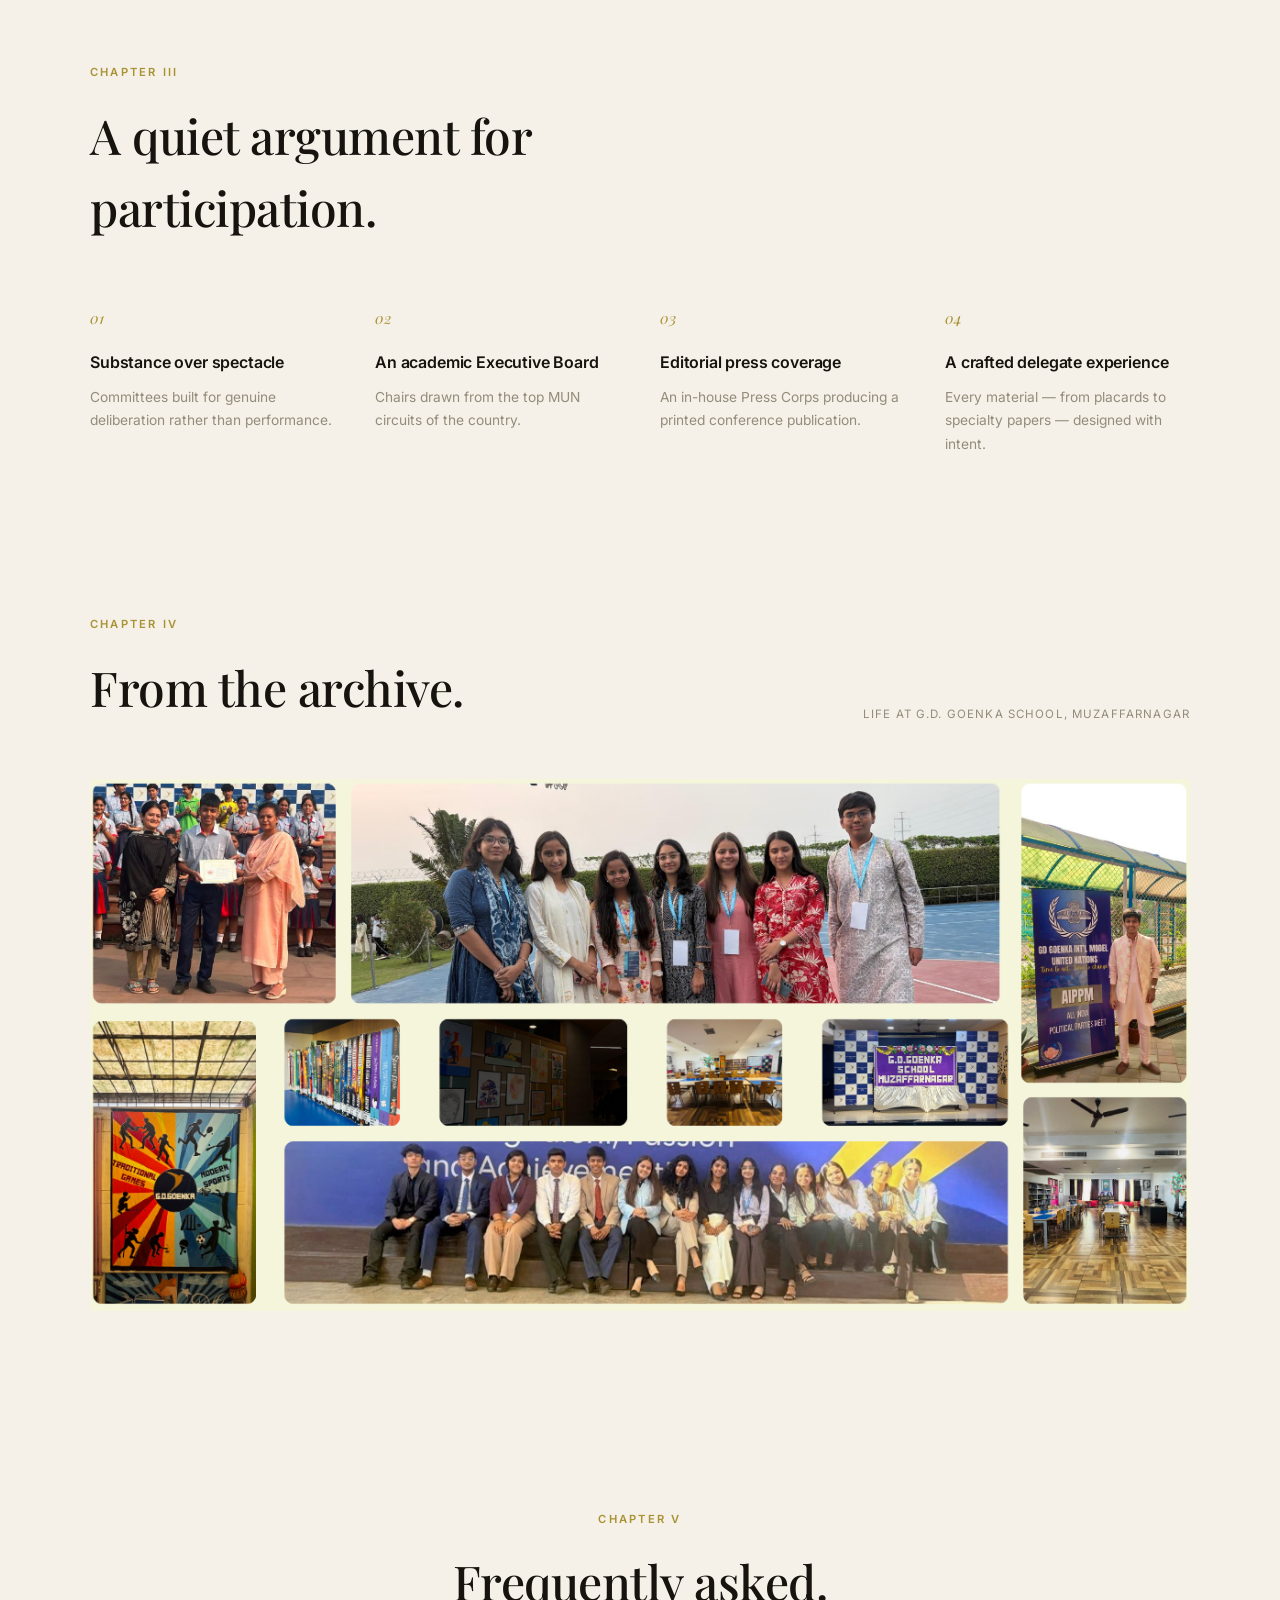
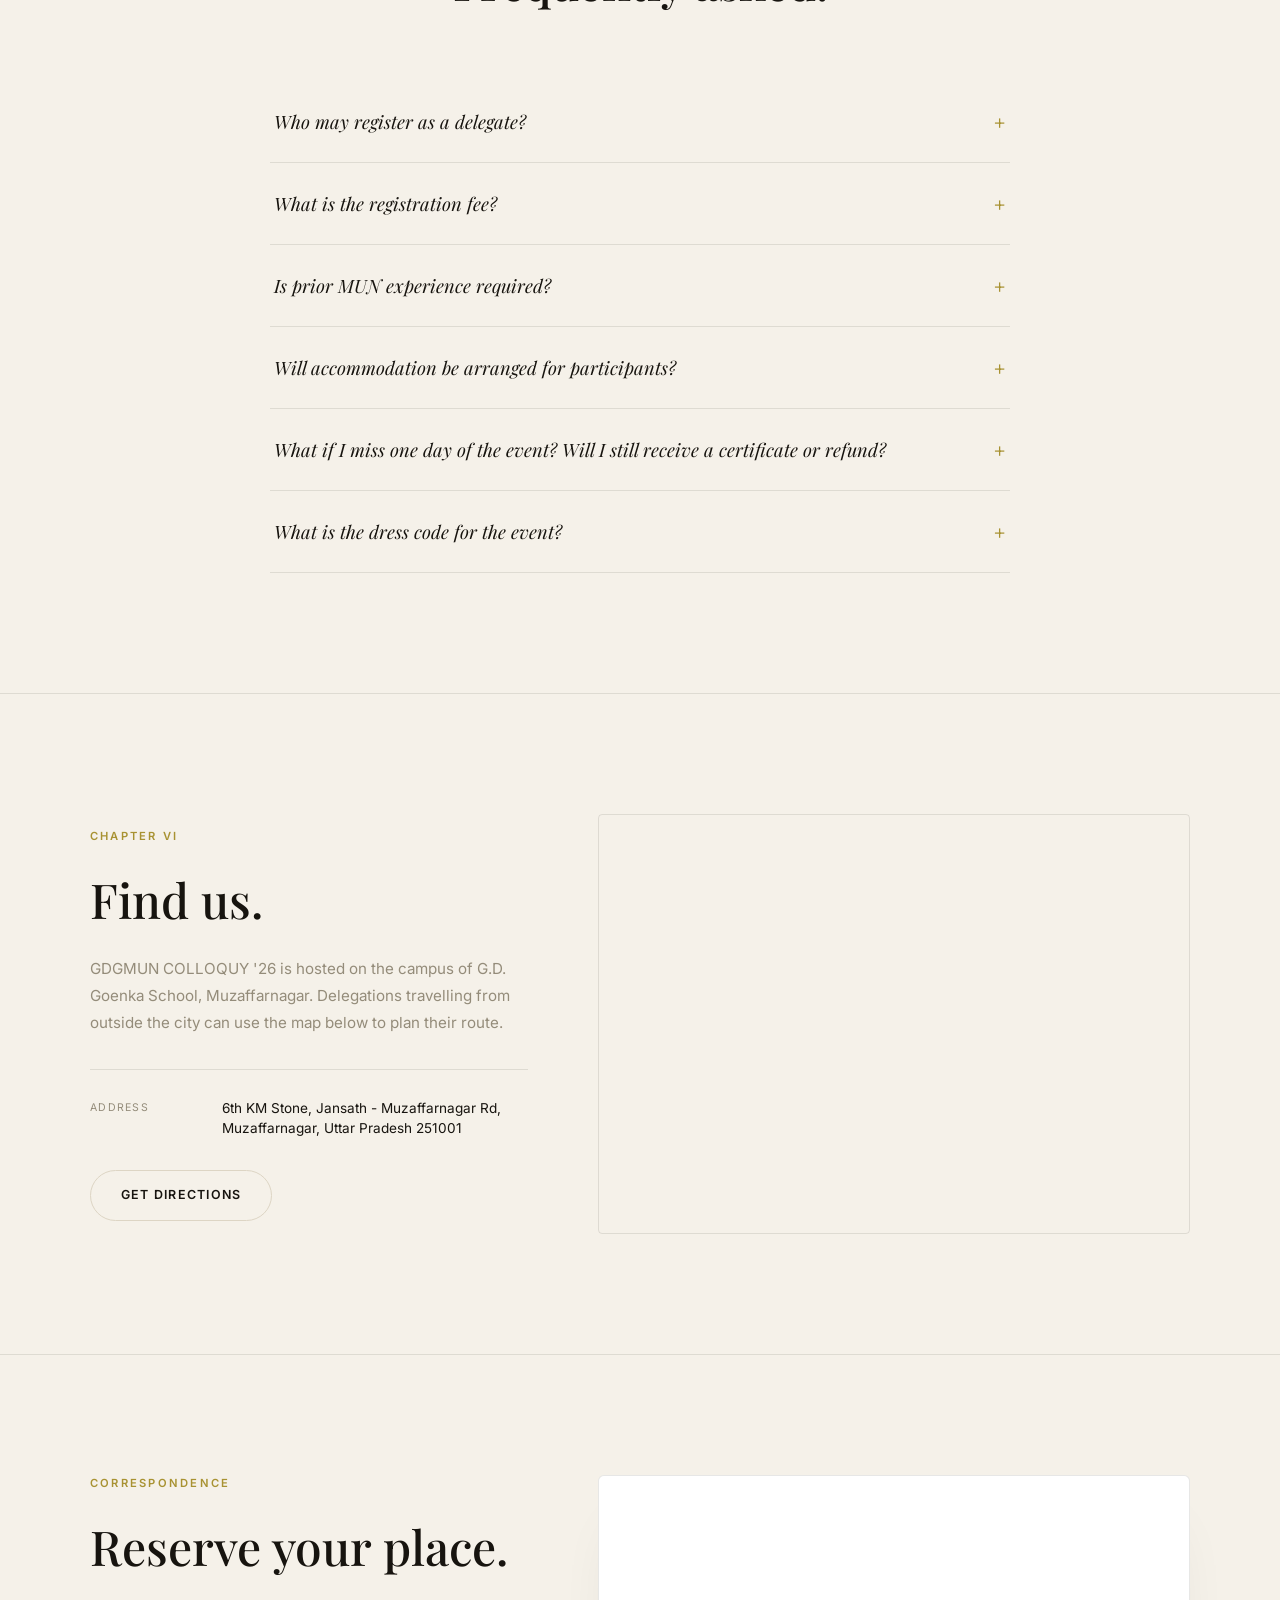
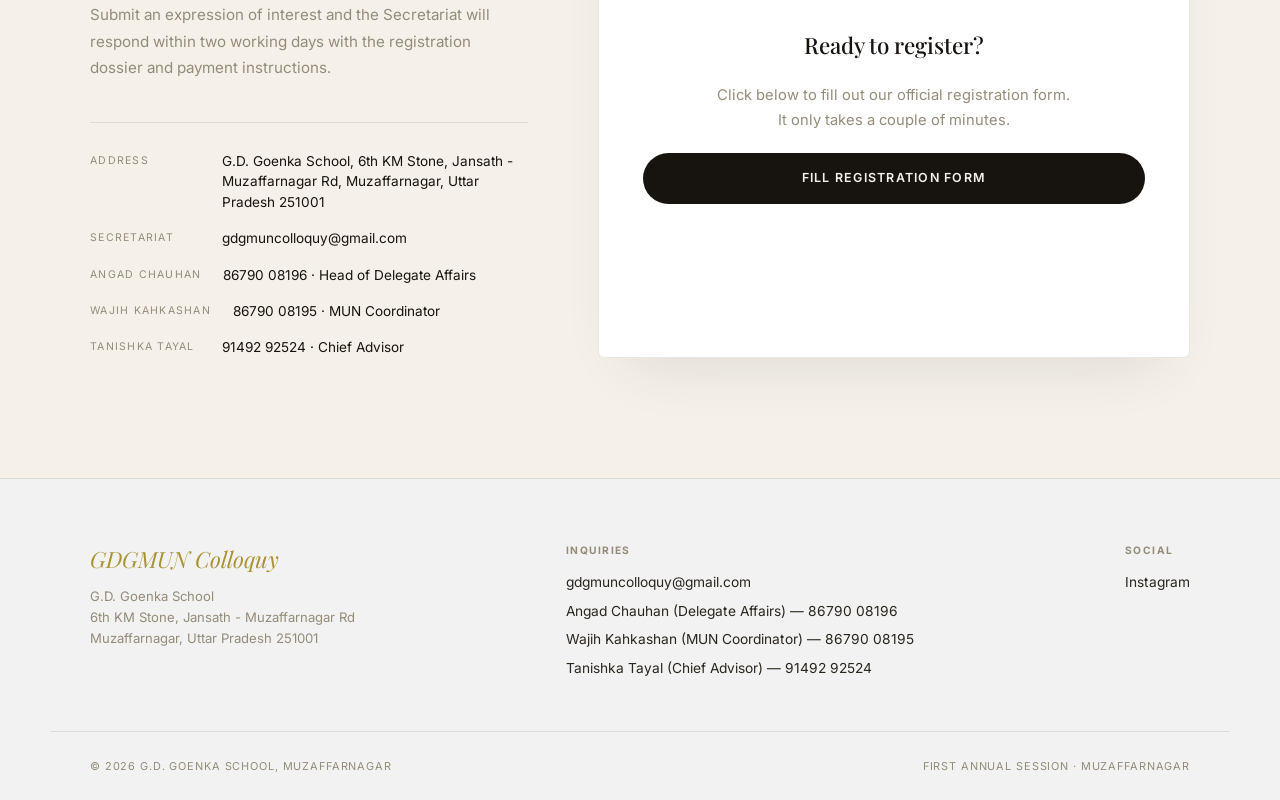
==== commit 7a9cf218: "Update index.html" ====
--- a/index.html
+++ b/index.html
@@ -192,7 +192,7 @@
       <div class="tl-item">
         <div class="tl-day"><b>Day 2</b><br>13:30 – 15:00</div>
         <div class="tl-body">
-          <h4>Committee Session 02</h4>
+          <h4>Committee Session 04</h4>
         </div>
       </div>
       <div class="tl-item">
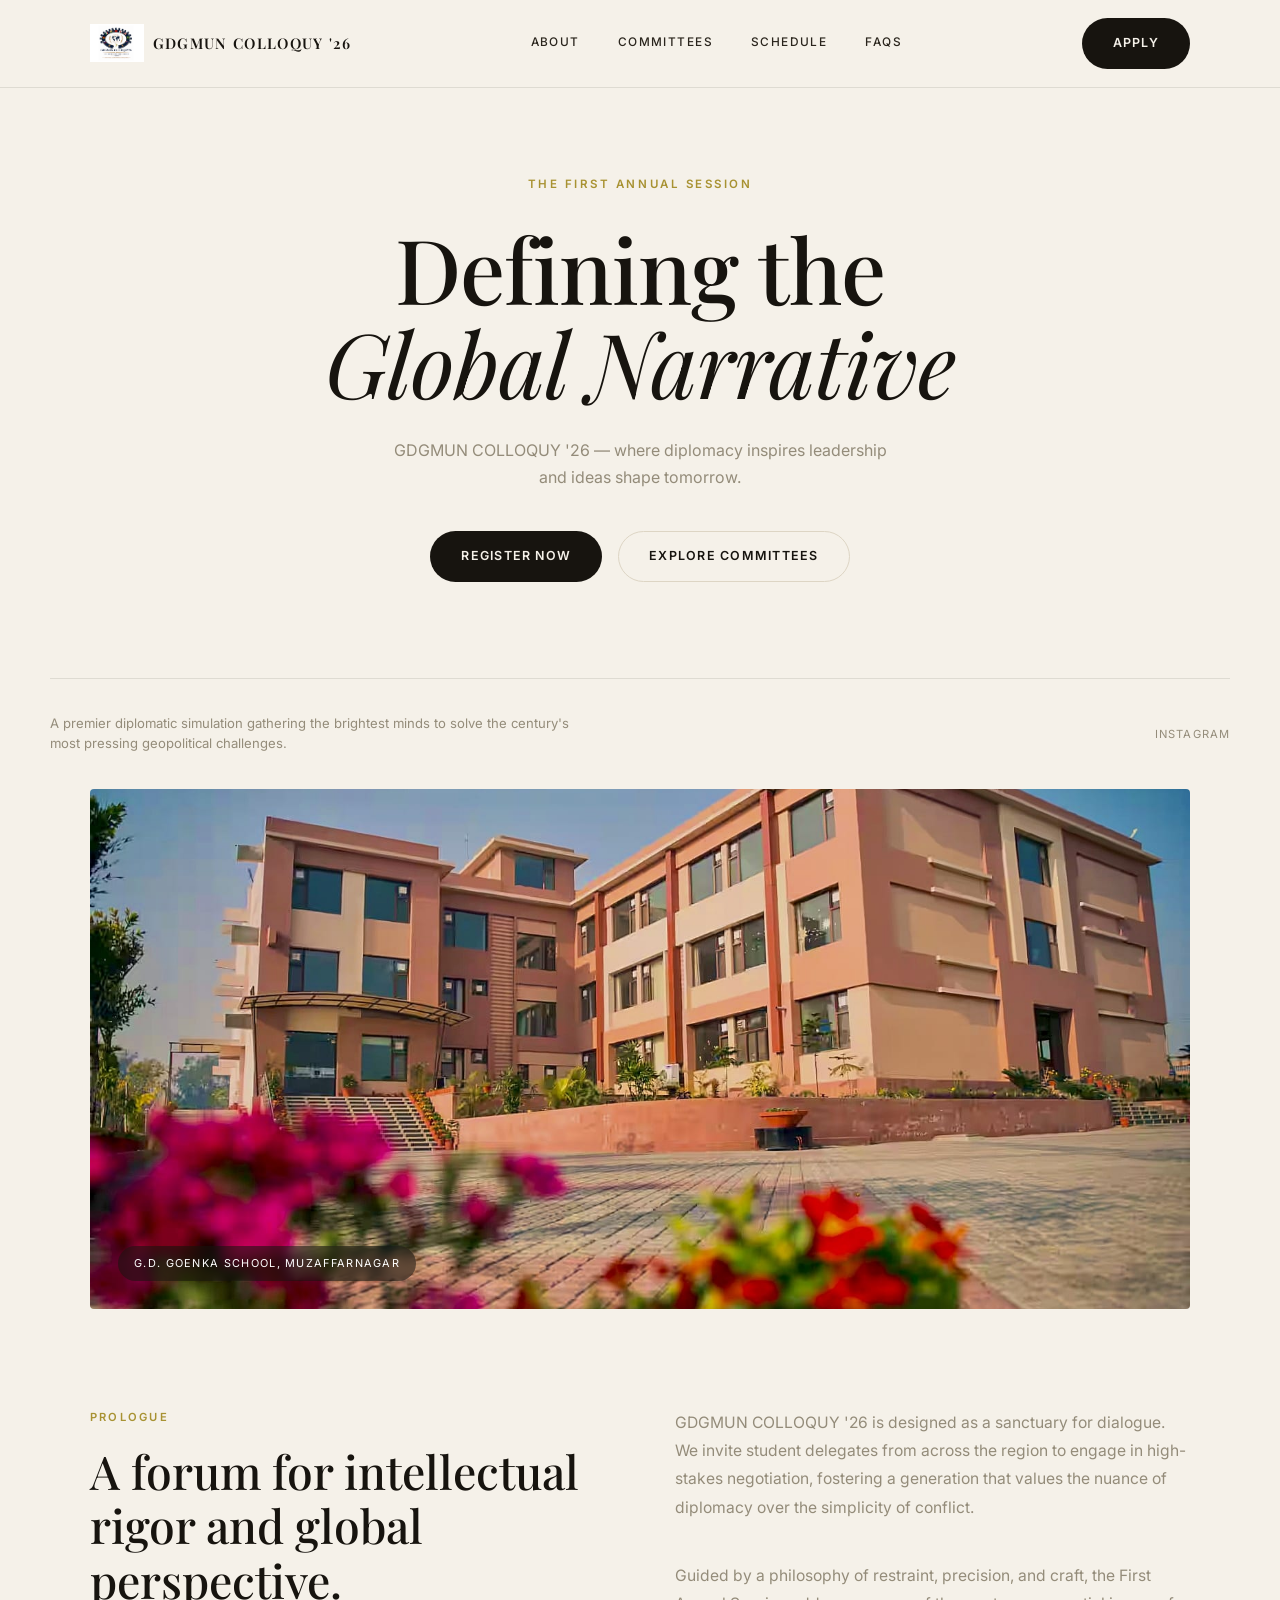
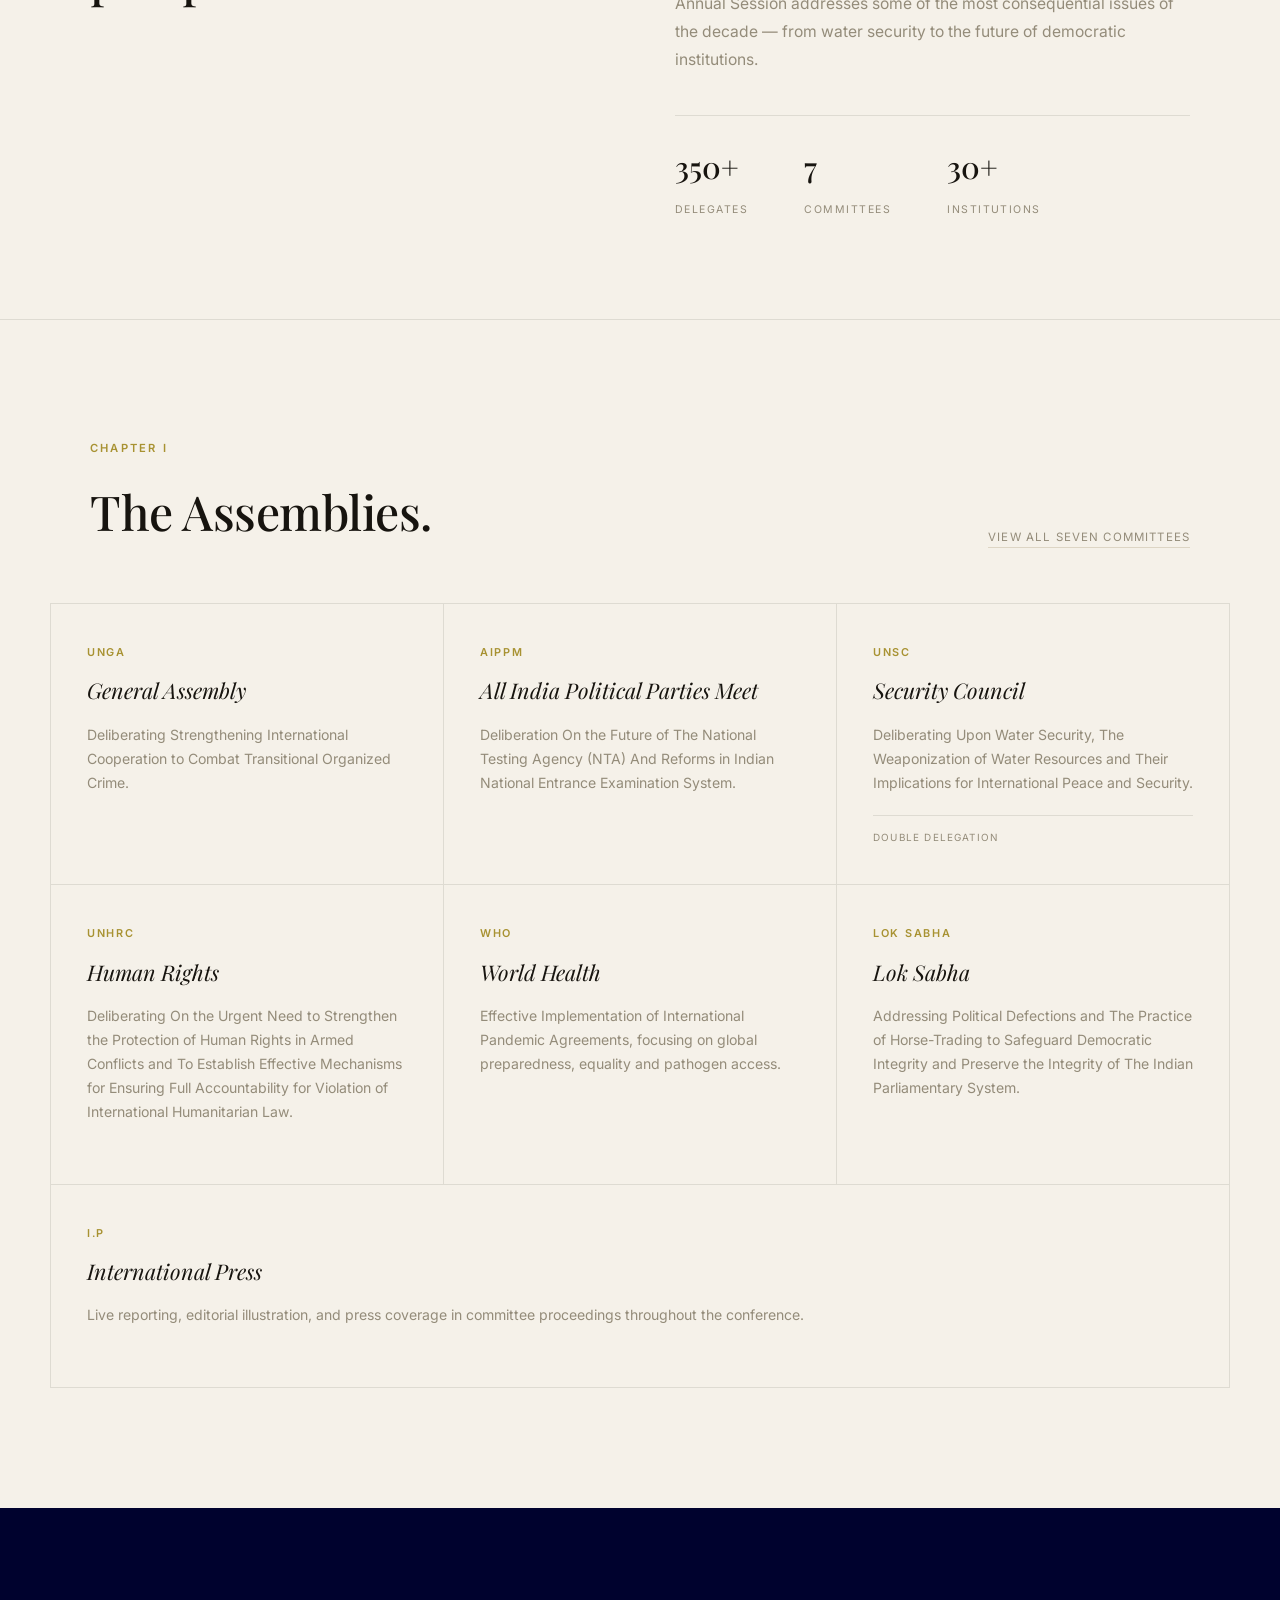
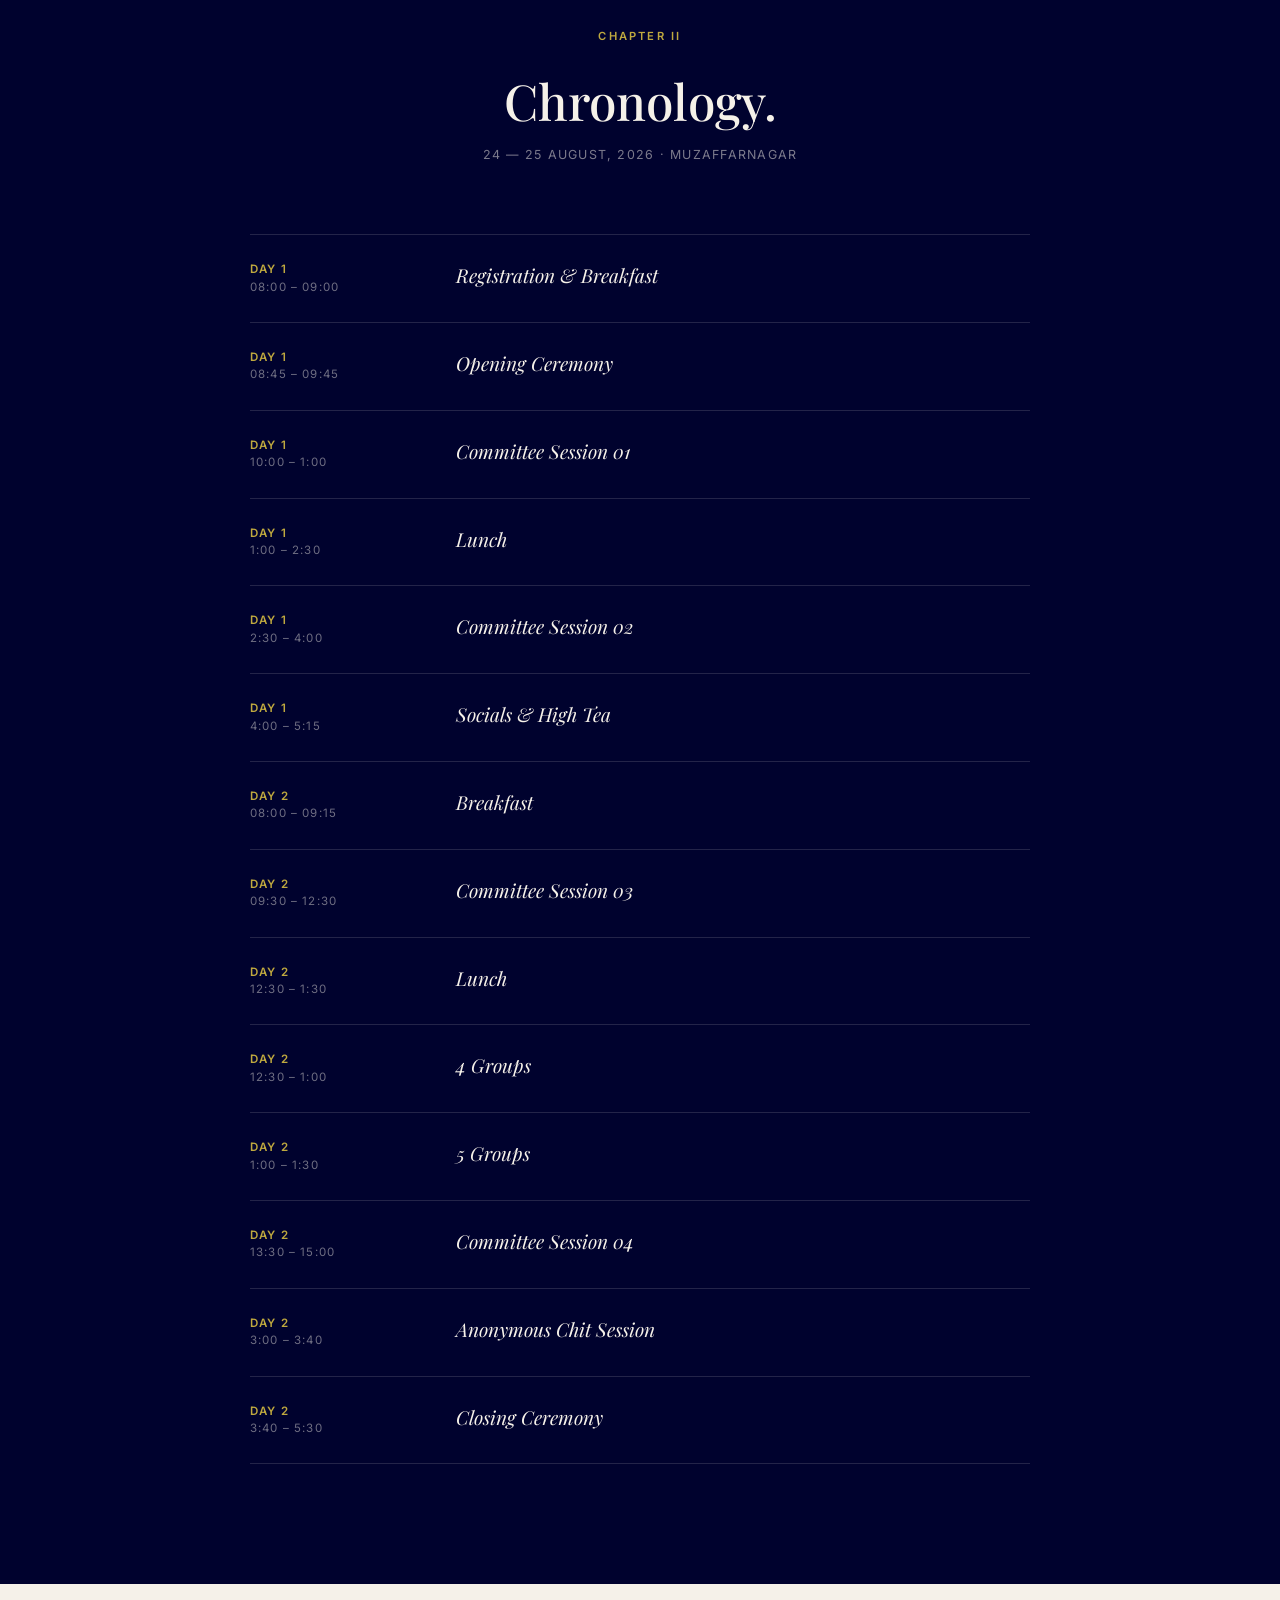
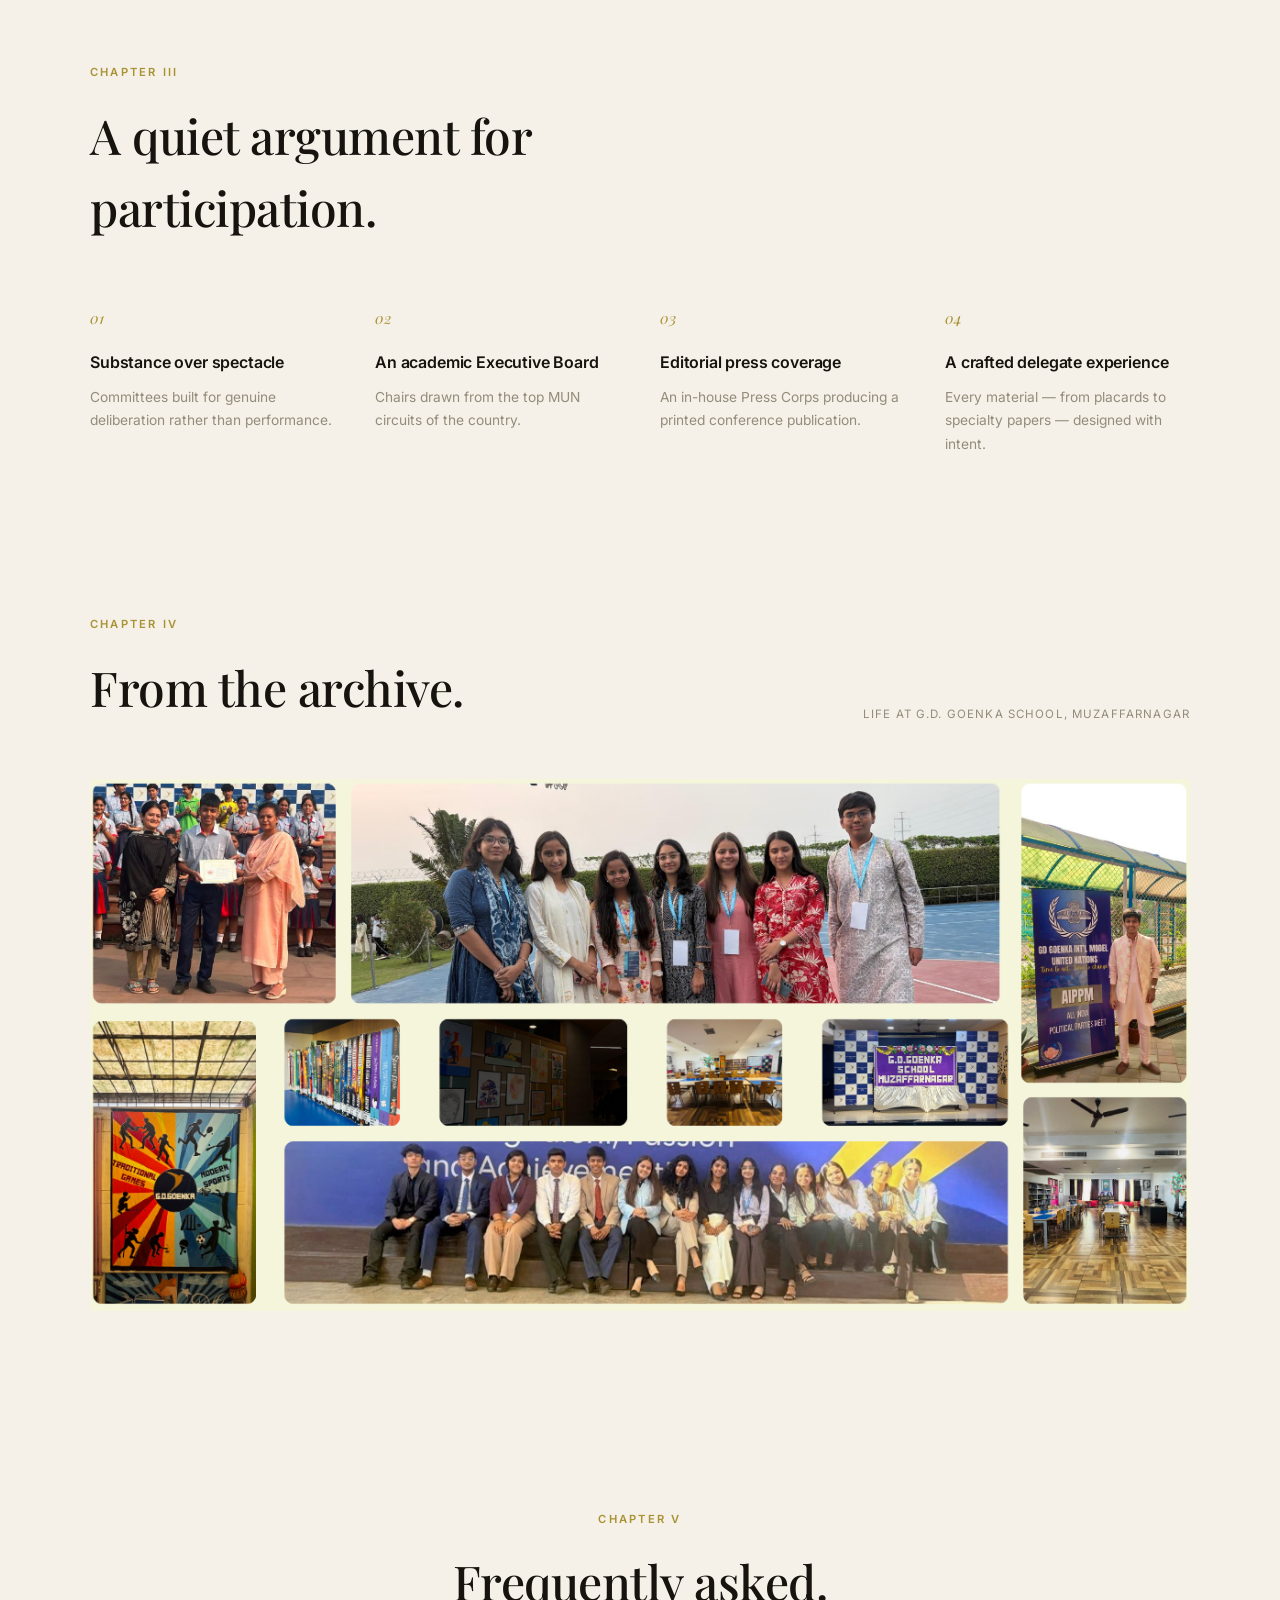
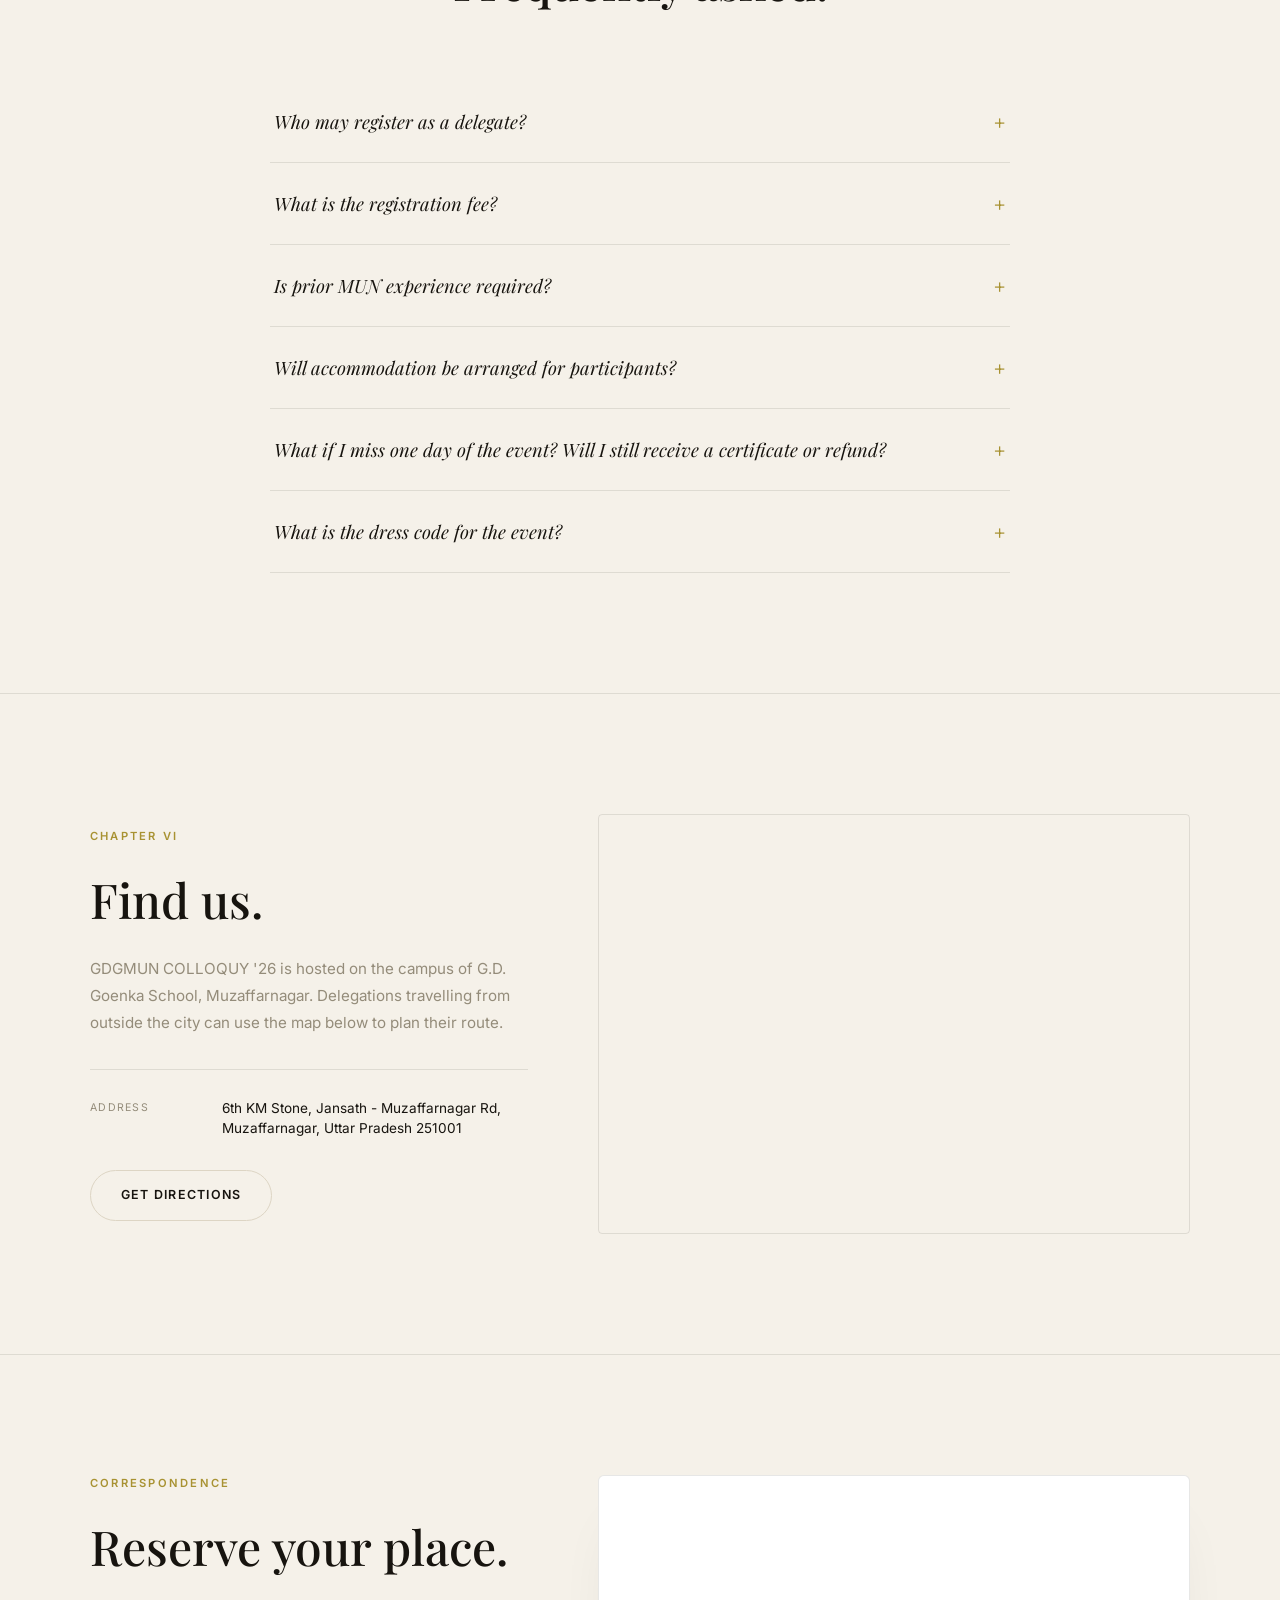
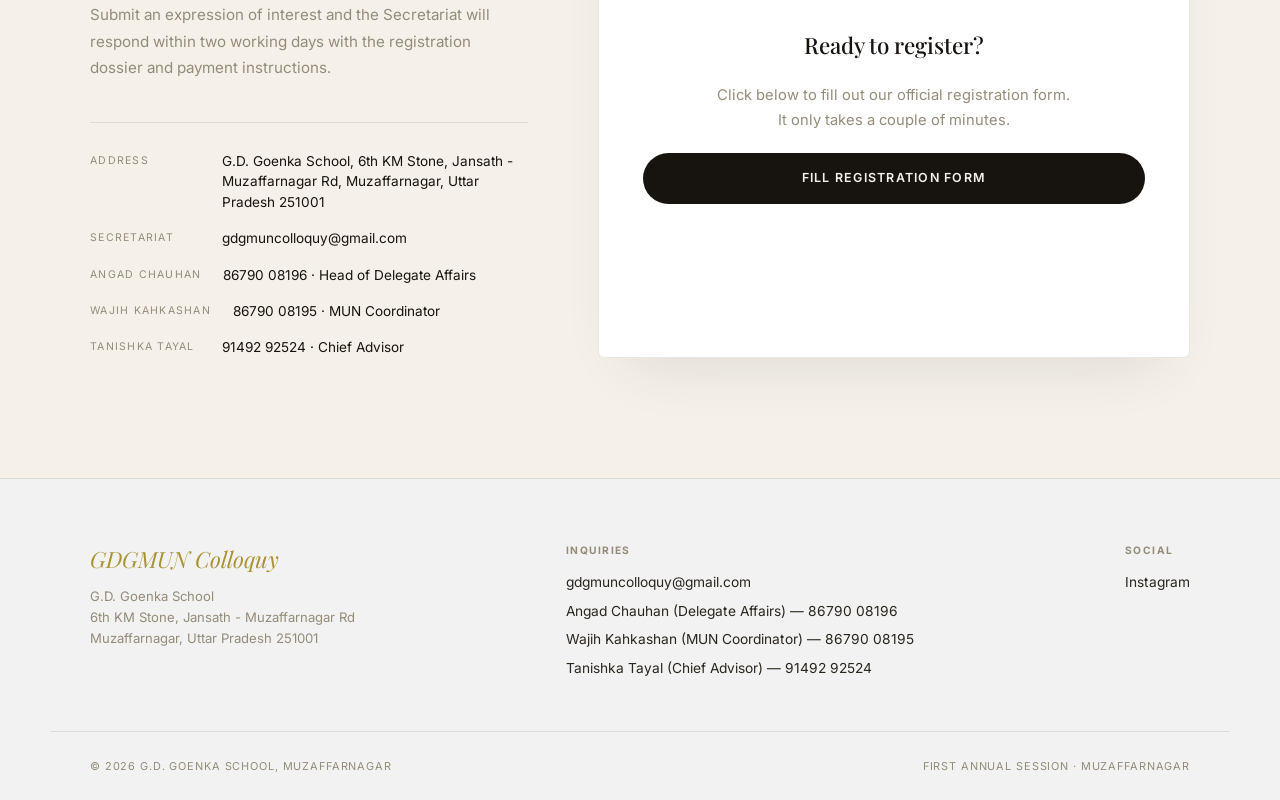
==== commit e6fa1208: "Update index.html" ====
--- a/index.html
+++ b/index.html
@@ -121,7 +121,7 @@
   <div class="wrap">
     <div class="chapter-label">Chapter II</div>
     <h2>Chronology.</h2>
-    <div class="sub">25 — 24 August, 2026 · Muzaffarnagar</div>
+    <div class="sub">24 — 25 August, 2026 · Muzaffarnagar</div>
     <div class="timeline">
       <div class="tl-item">
         <div class="tl-day"><b>Day 1</b><br>08:00 – 09:00</div>
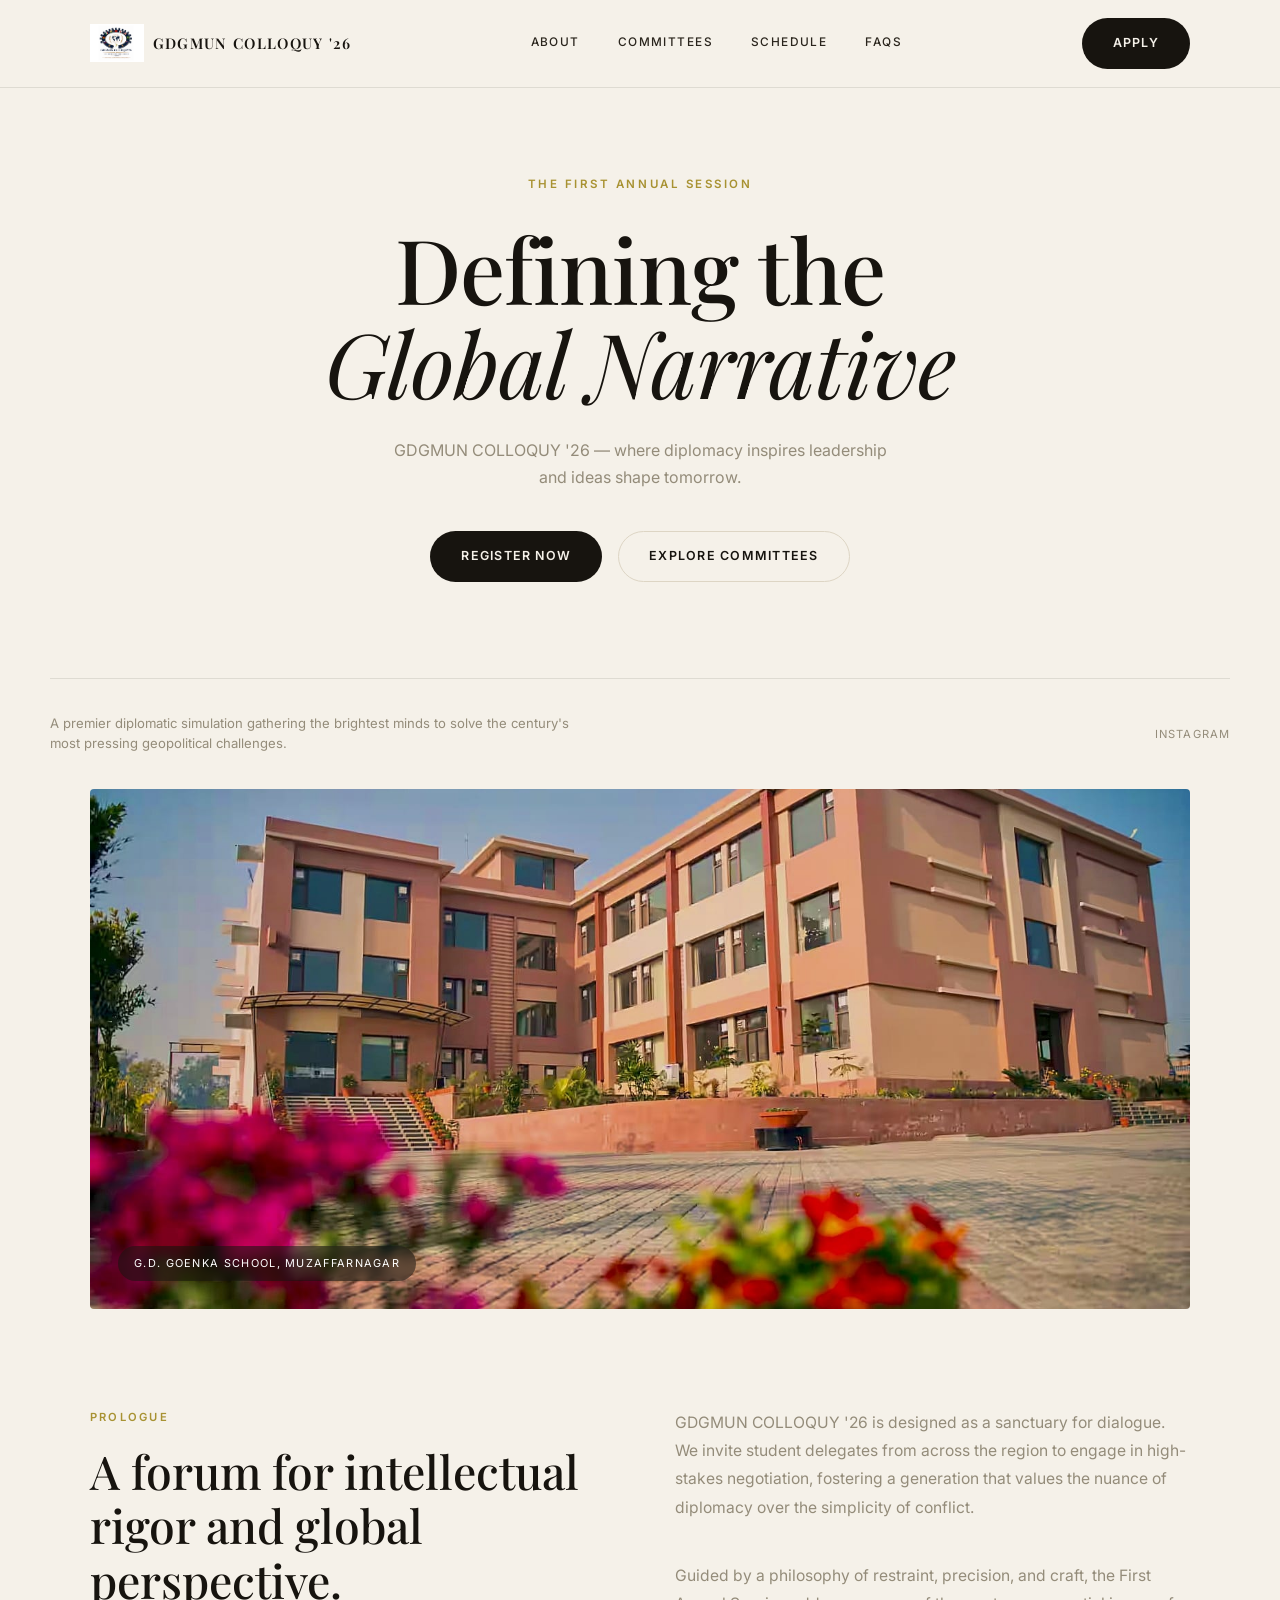
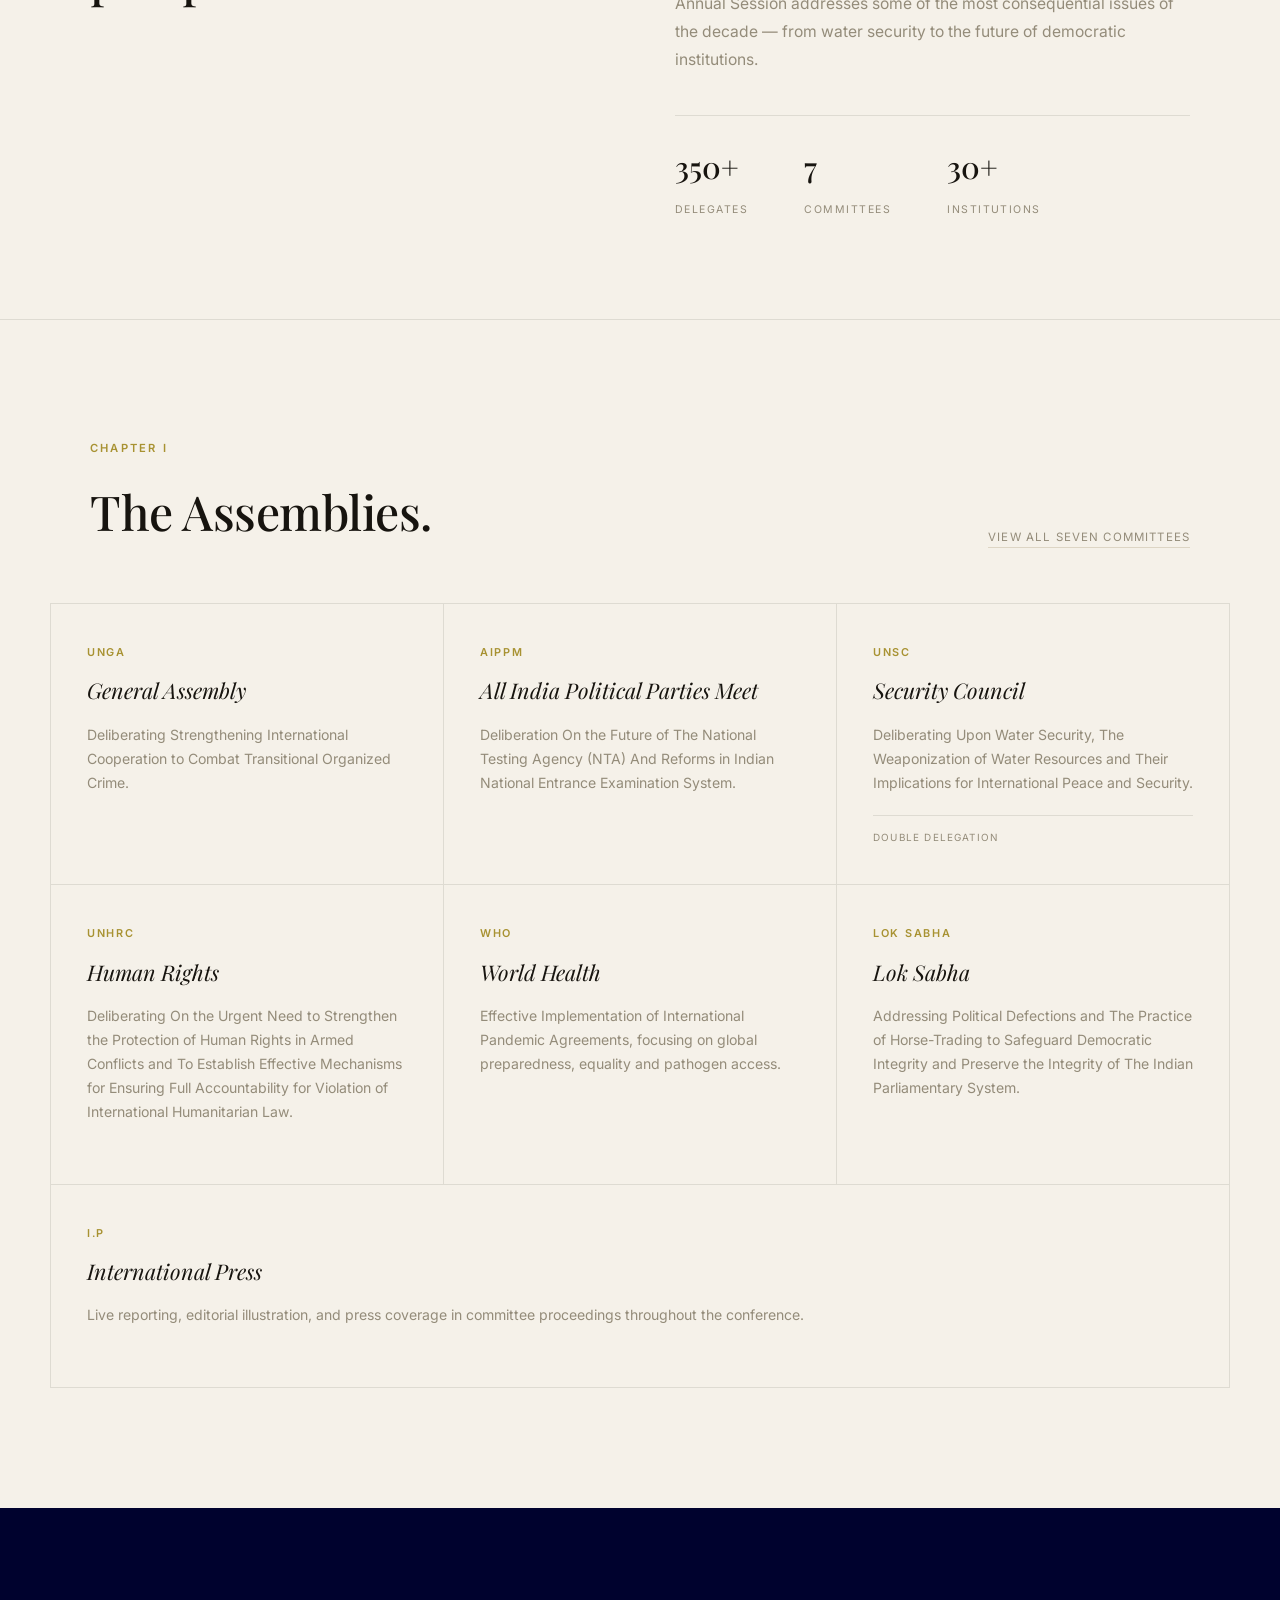
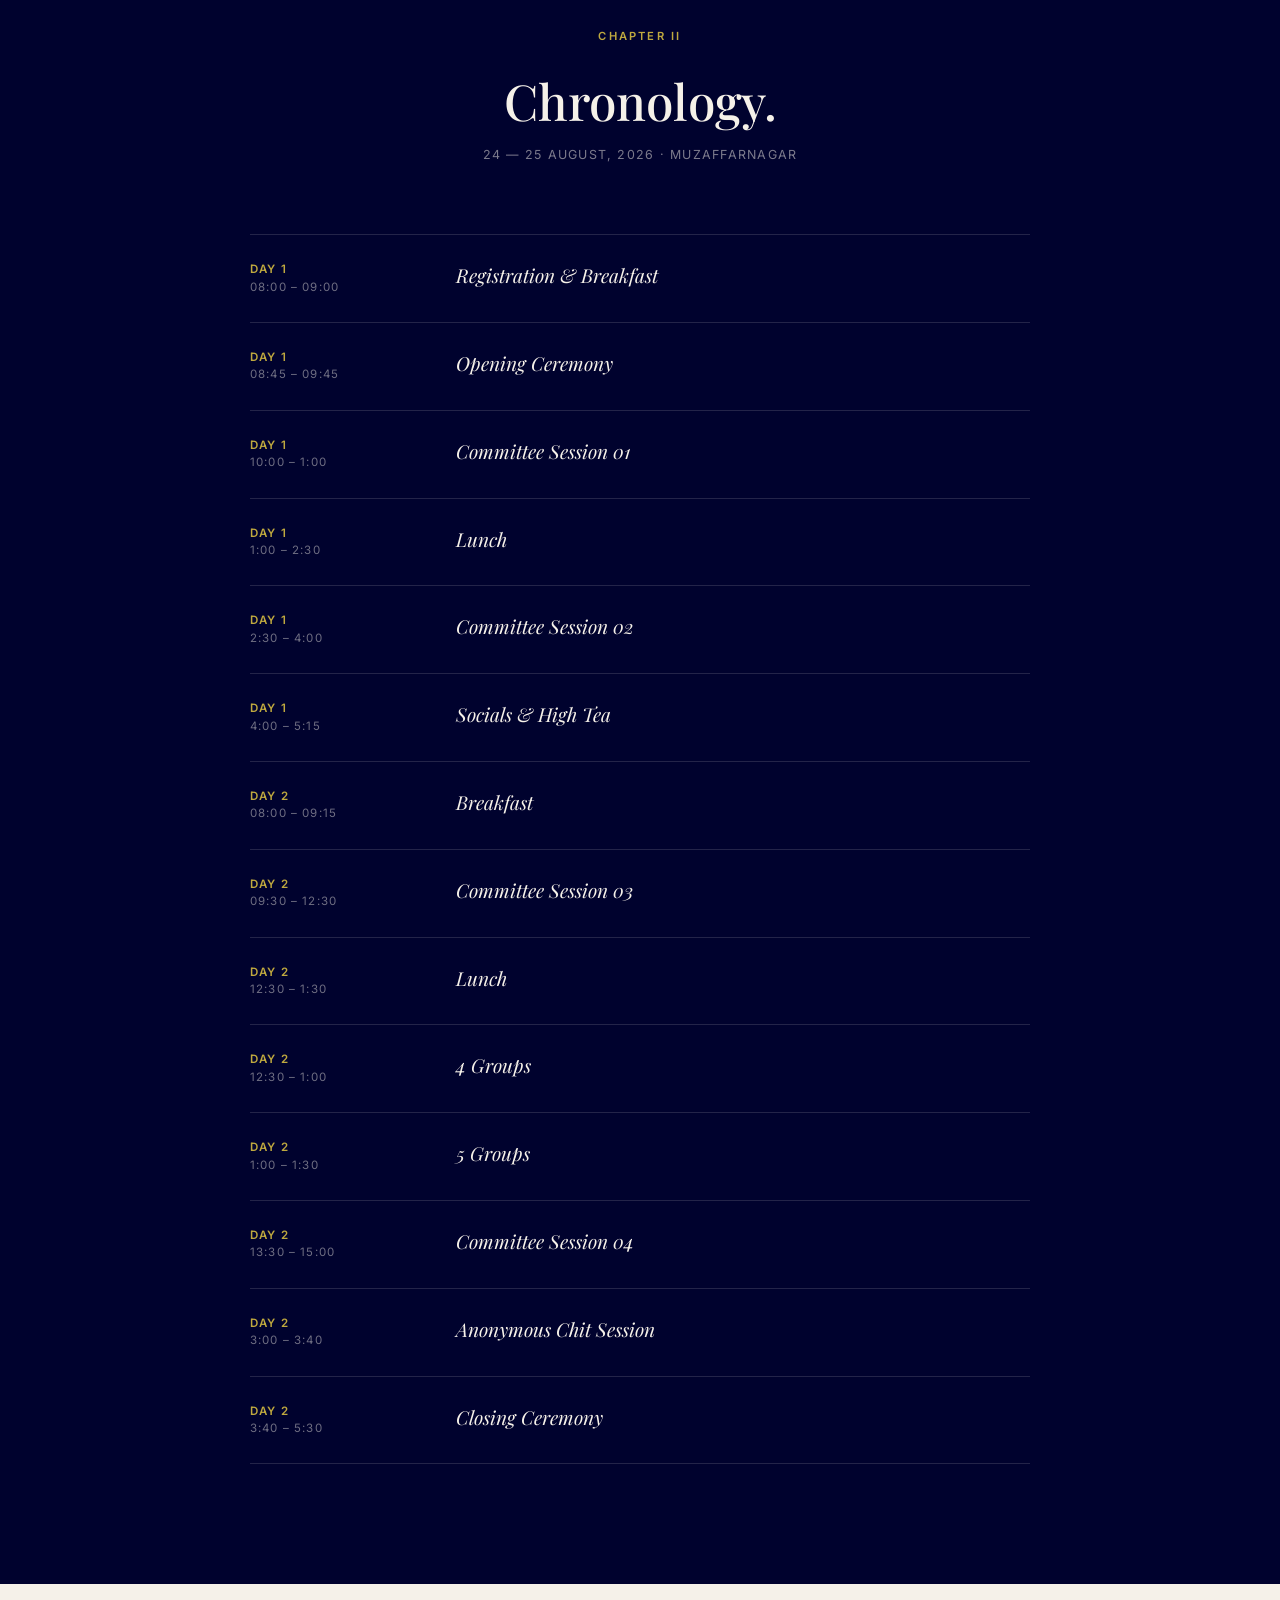
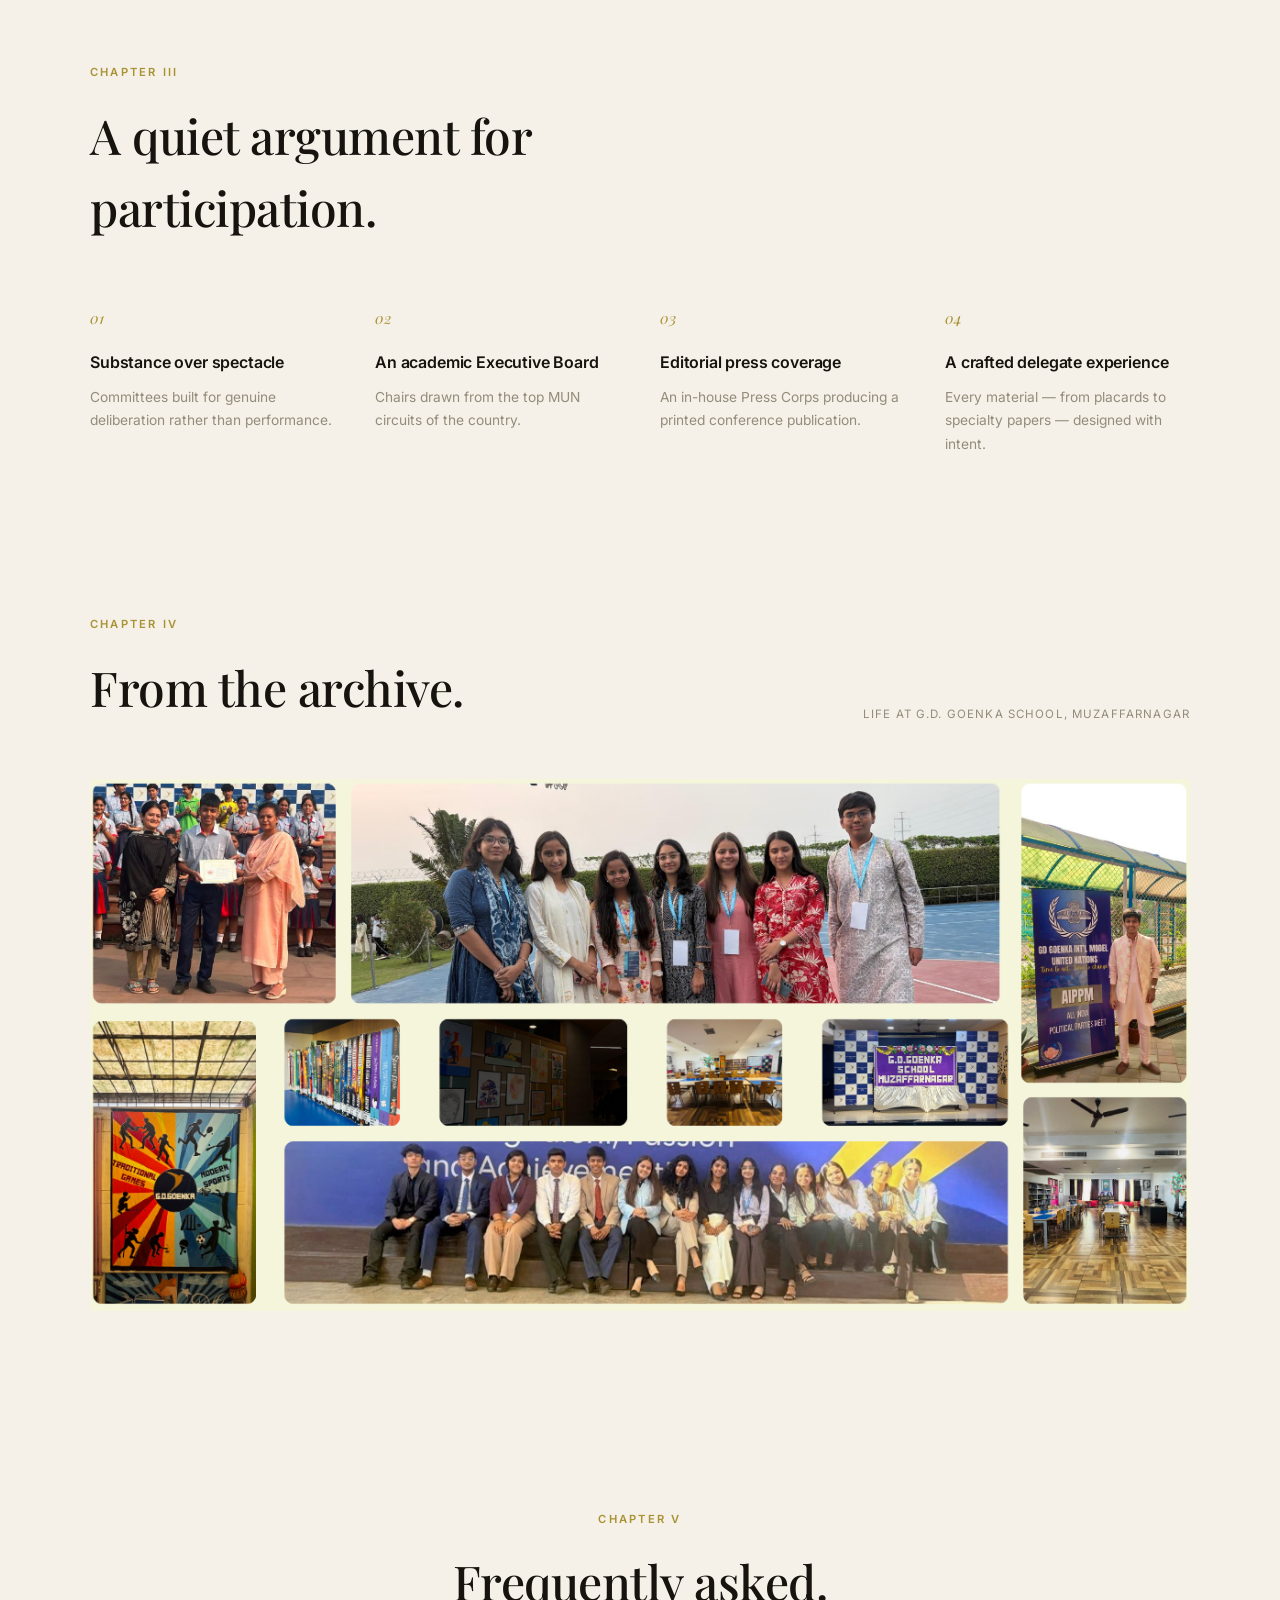
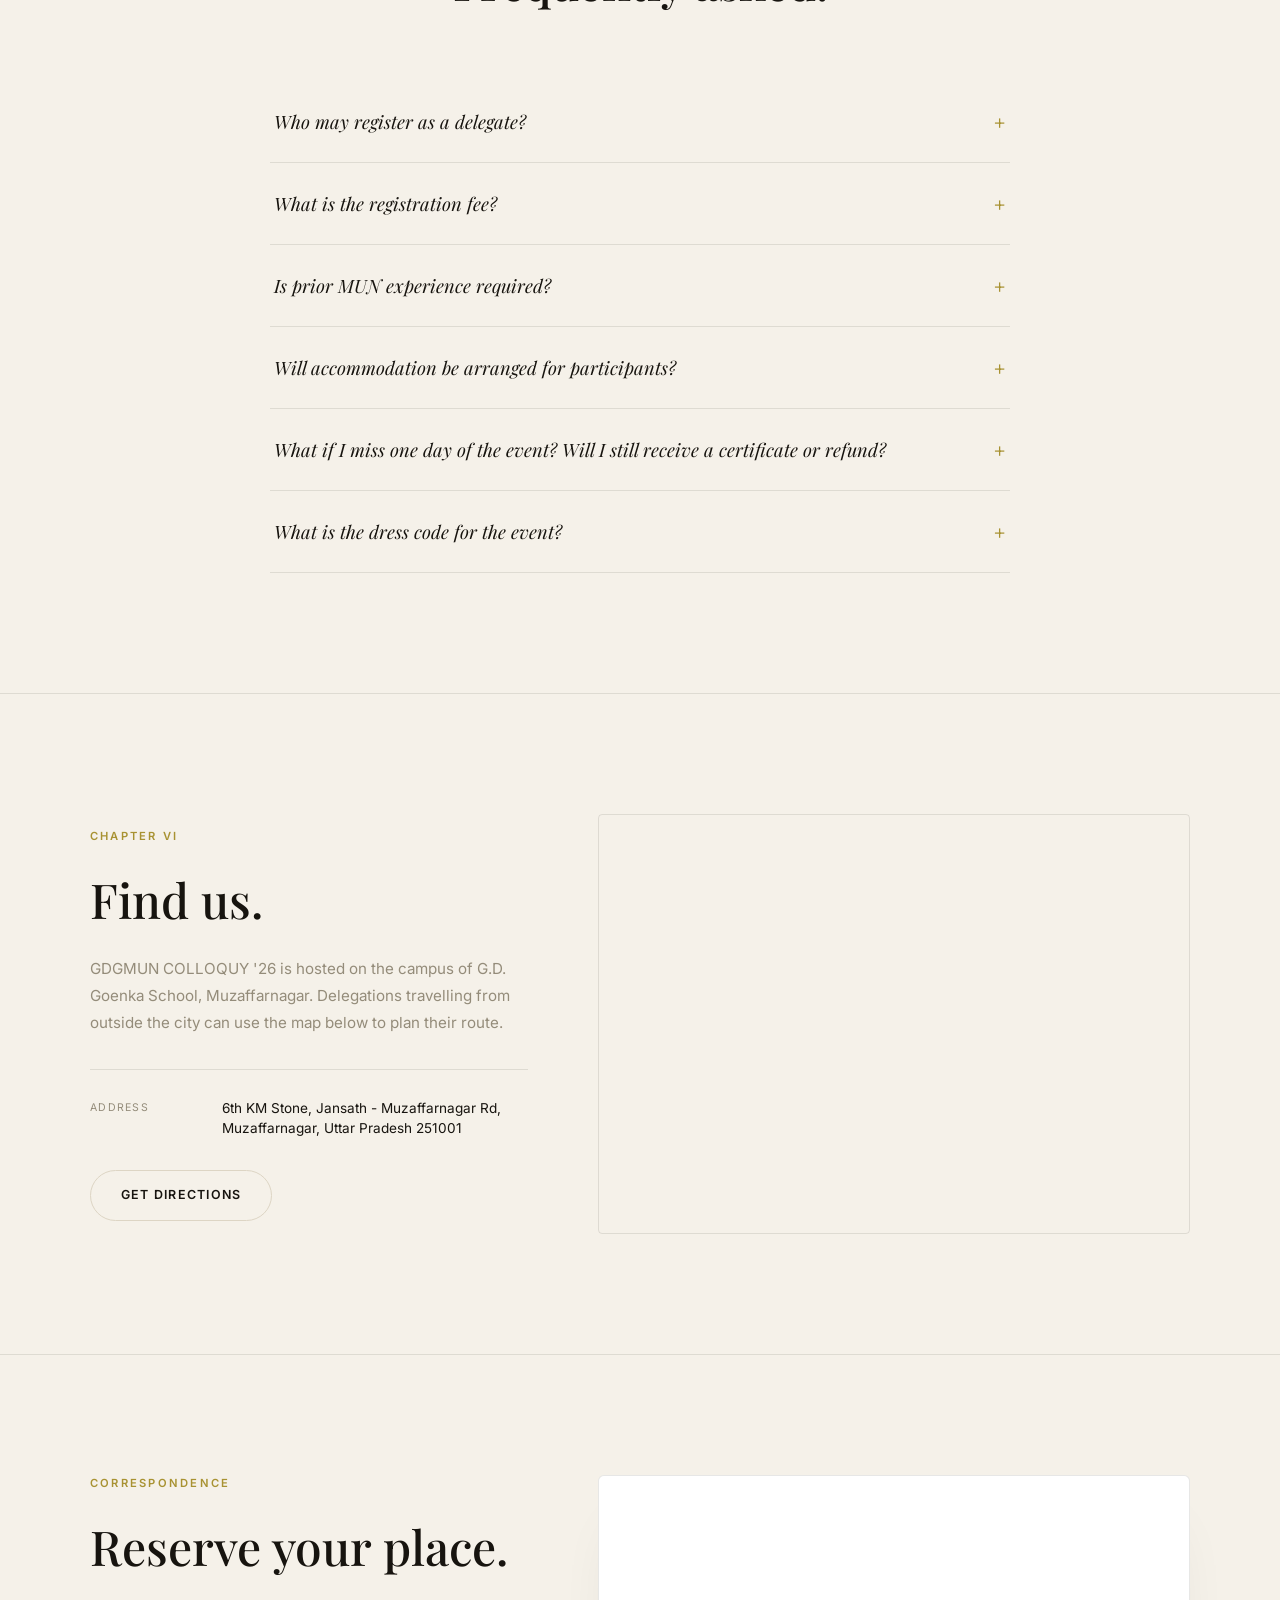
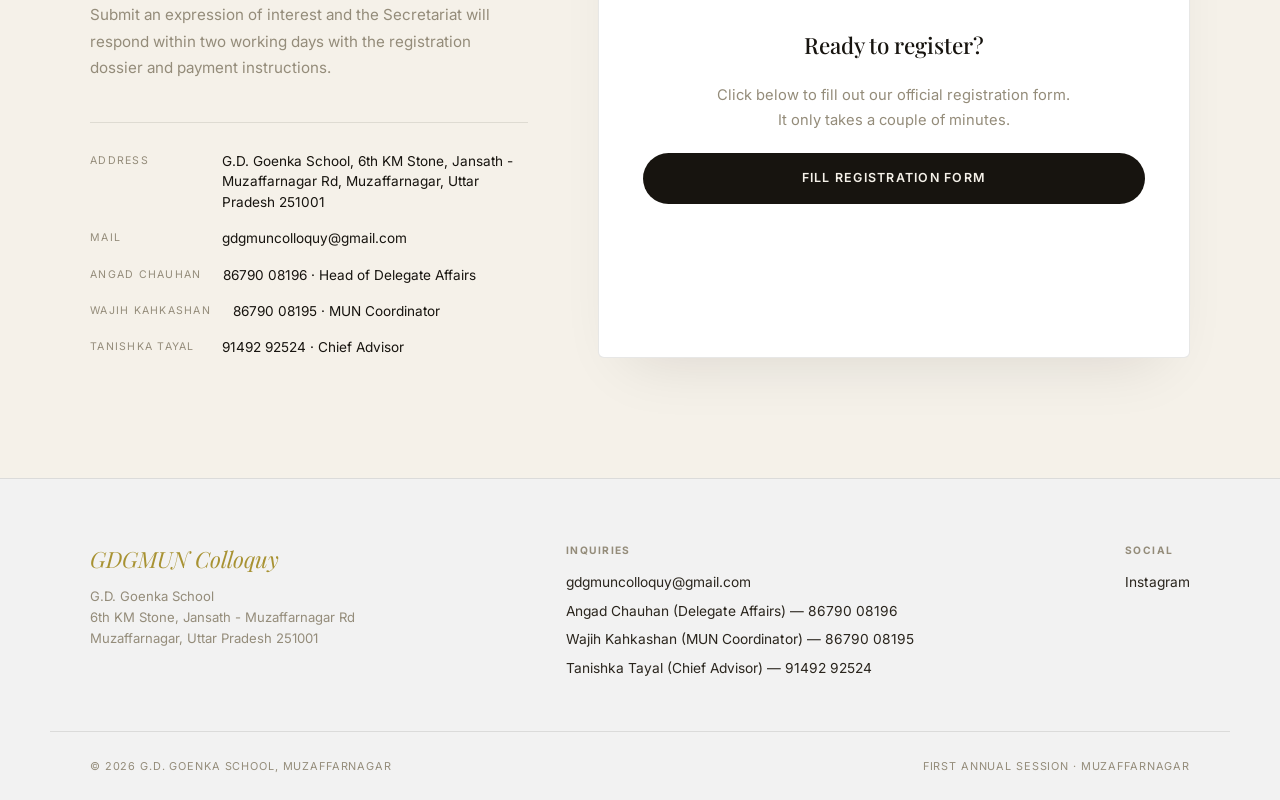
==== commit 7511f4ff: "Update index.html" ====
--- a/index.html
+++ b/index.html
@@ -316,7 +316,7 @@
       <p>Submit an expression of interest and the Secretariat will respond within two working days with the registration dossier and payment instructions.</p>
       <div class="contact-info">
         <div class="row"><span class="label">Address</span><span>G.D. Goenka School, 6th KM Stone, Jansath - Muzaffarnagar Rd, Muzaffarnagar, Uttar Pradesh 251001</span></div>
-        <div class="row"><span class="label">Secretariat</span><span>gdgmuncolloquy@gmail.com</span></div>
+        <div class="row"><span class="label">Mail</span><span>gdgmuncolloquy@gmail.com</span></div>
         <div class="row"><span class="label">Angad Chauhan</span><span>86790 08196 · Head of Delegate Affairs</span></div>
         <div class="row"><span class="label">Wajih Kahkashan</span><span>86790 08195 · MUN Coordinator</span></div>
         <div class="row"><span class="label">Tanishka Tayal</span><span>91492 92524 · Chief Advisor</span></div>
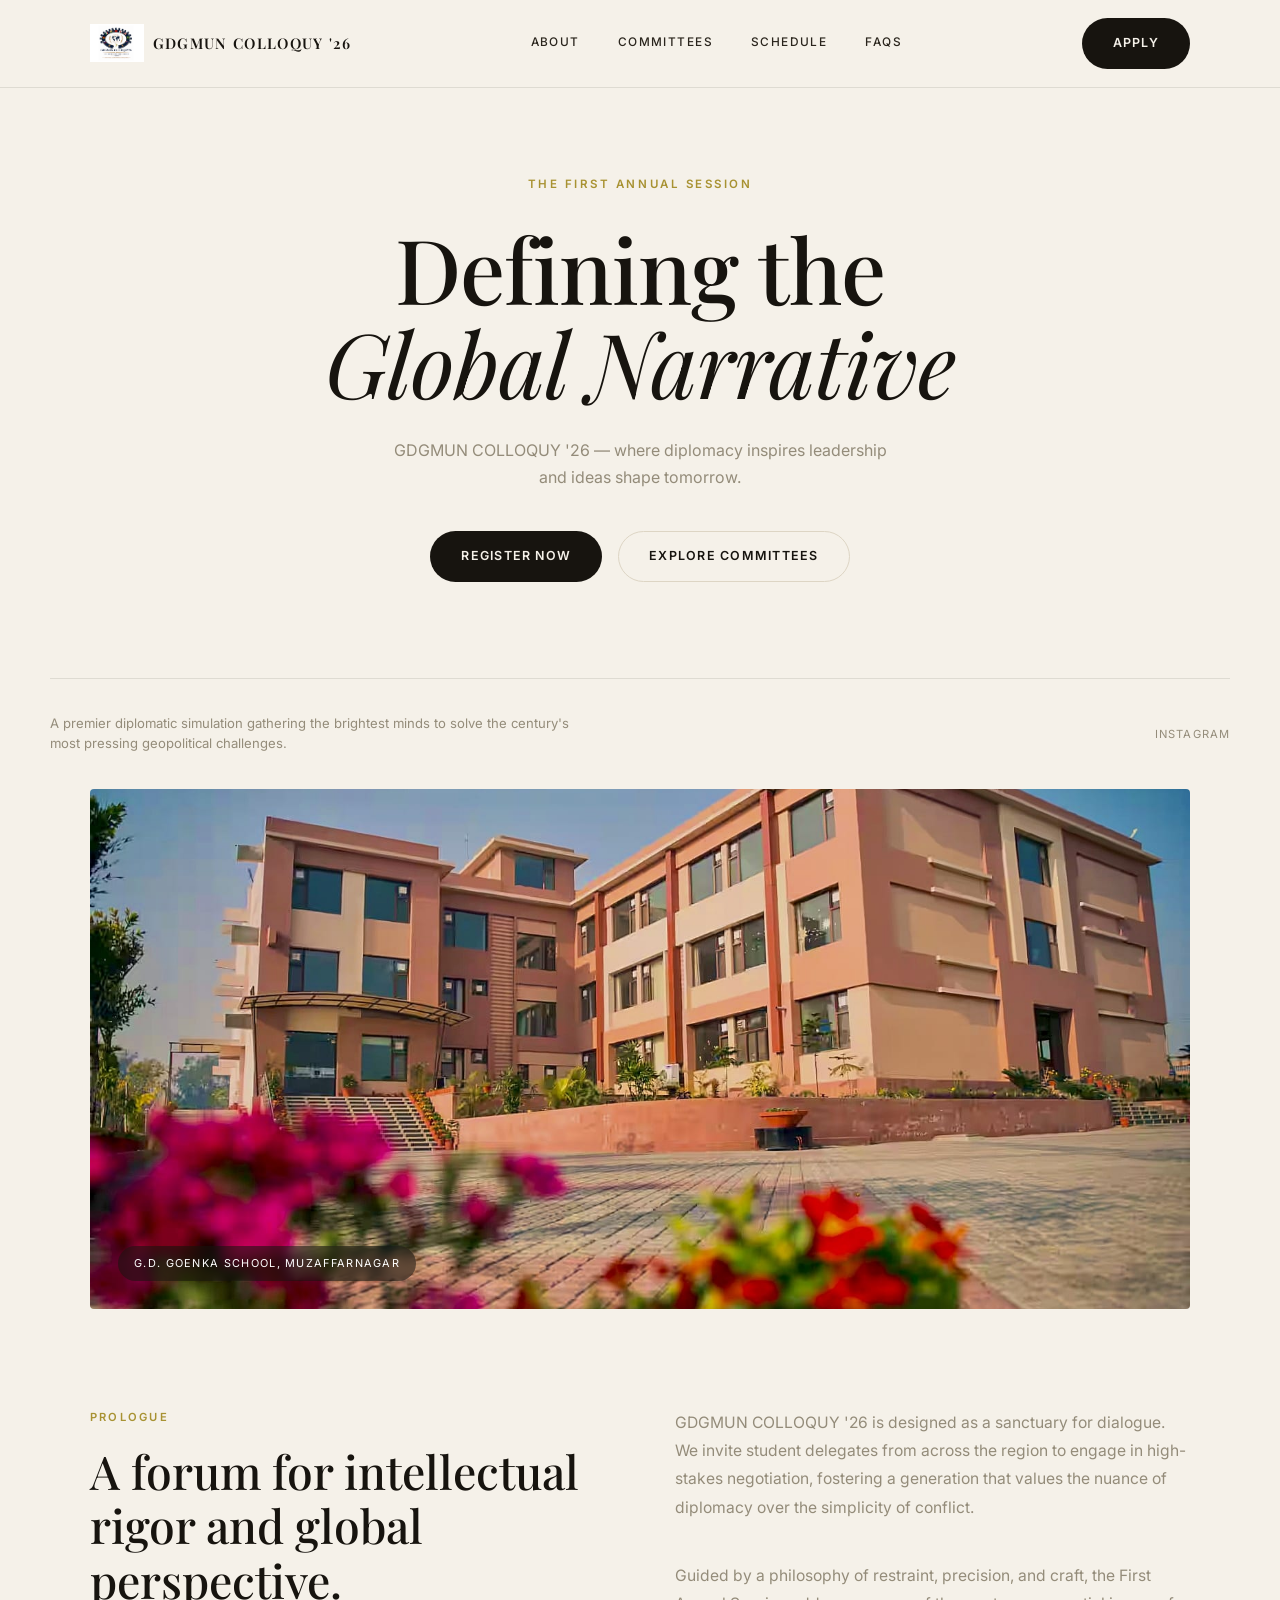
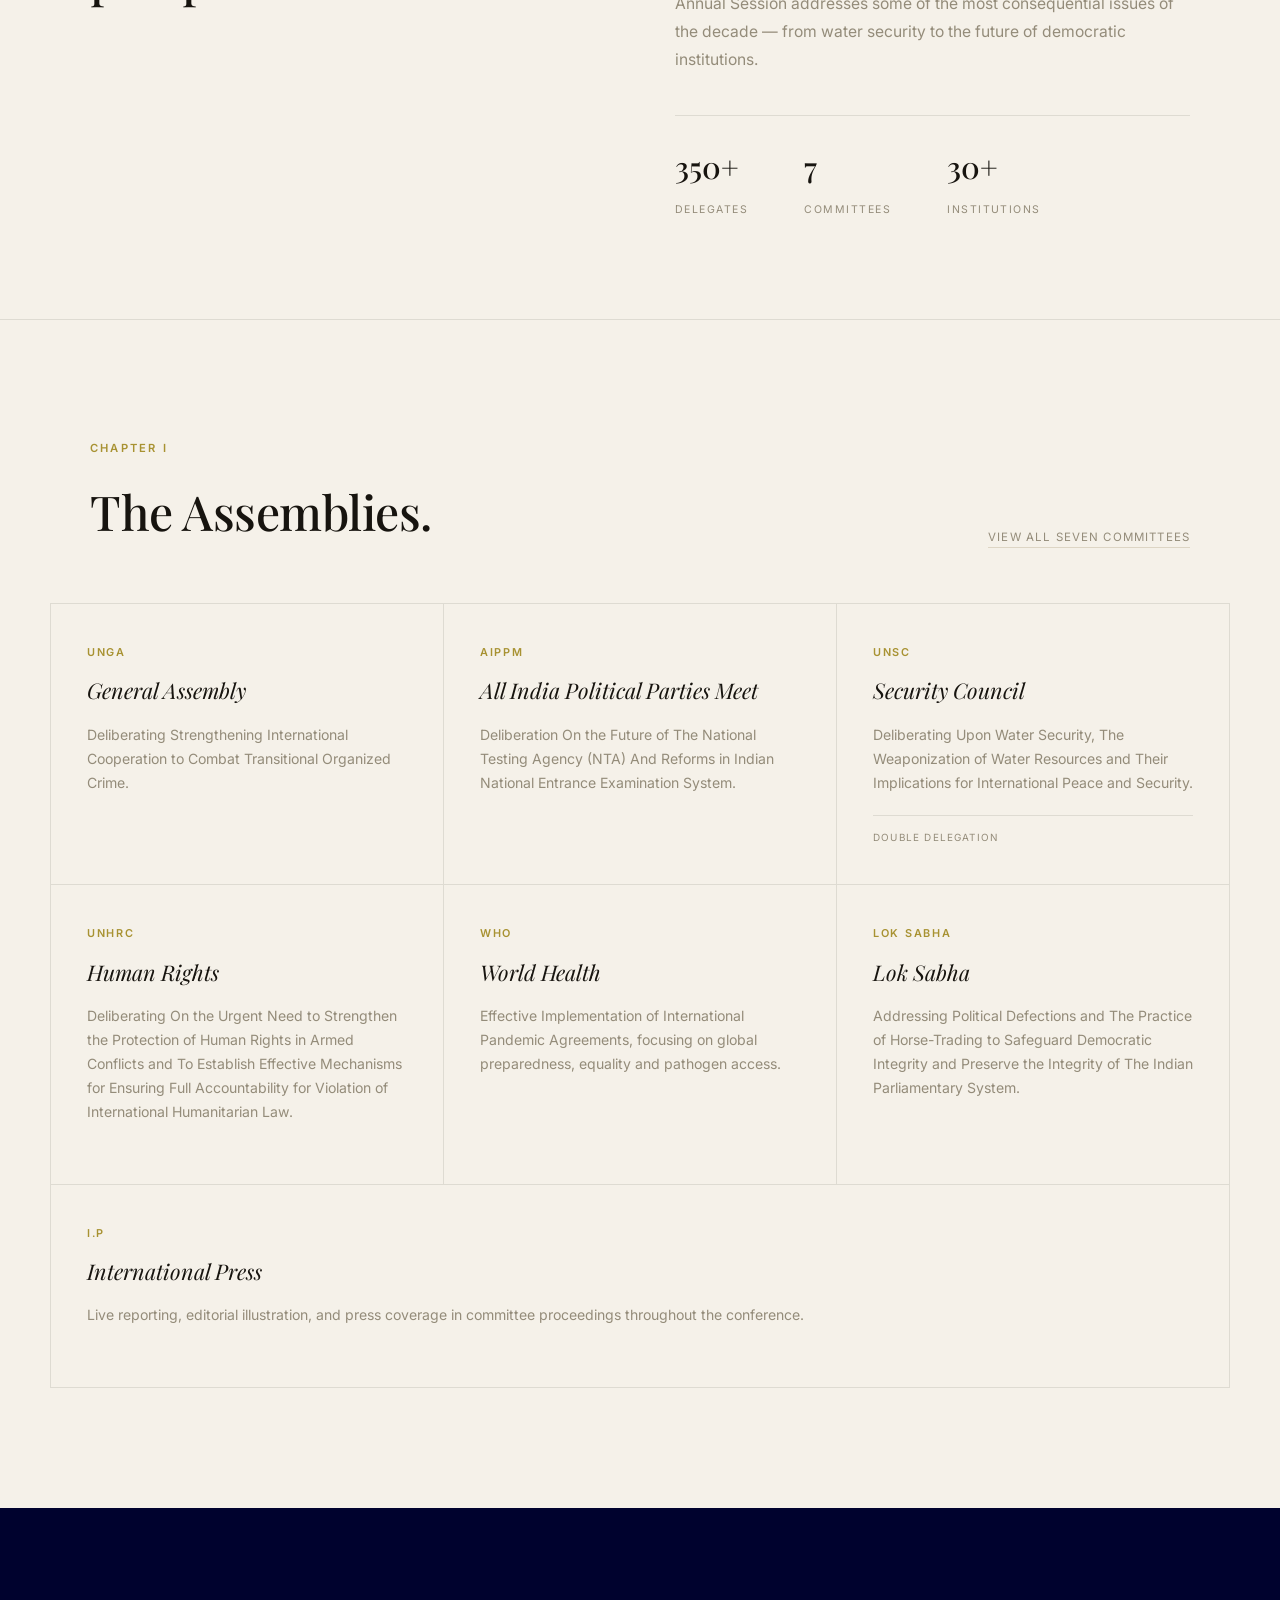
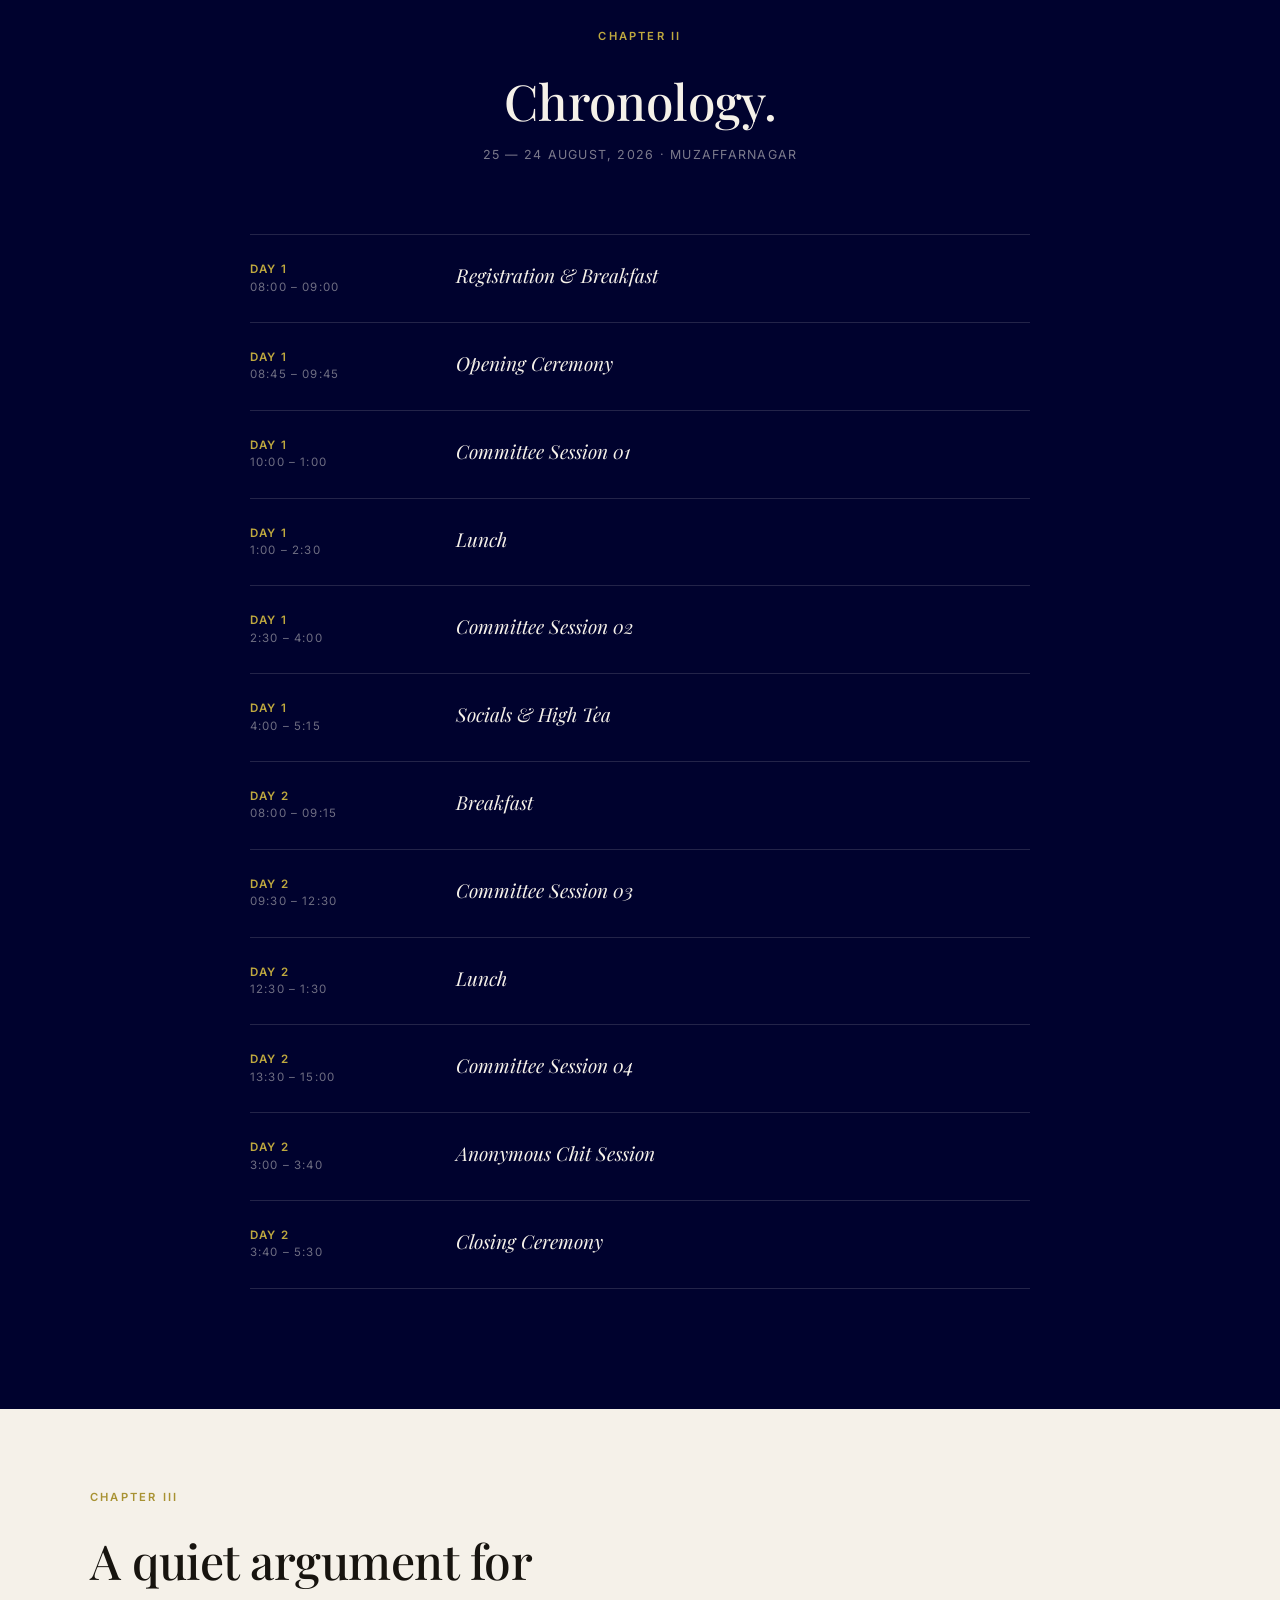
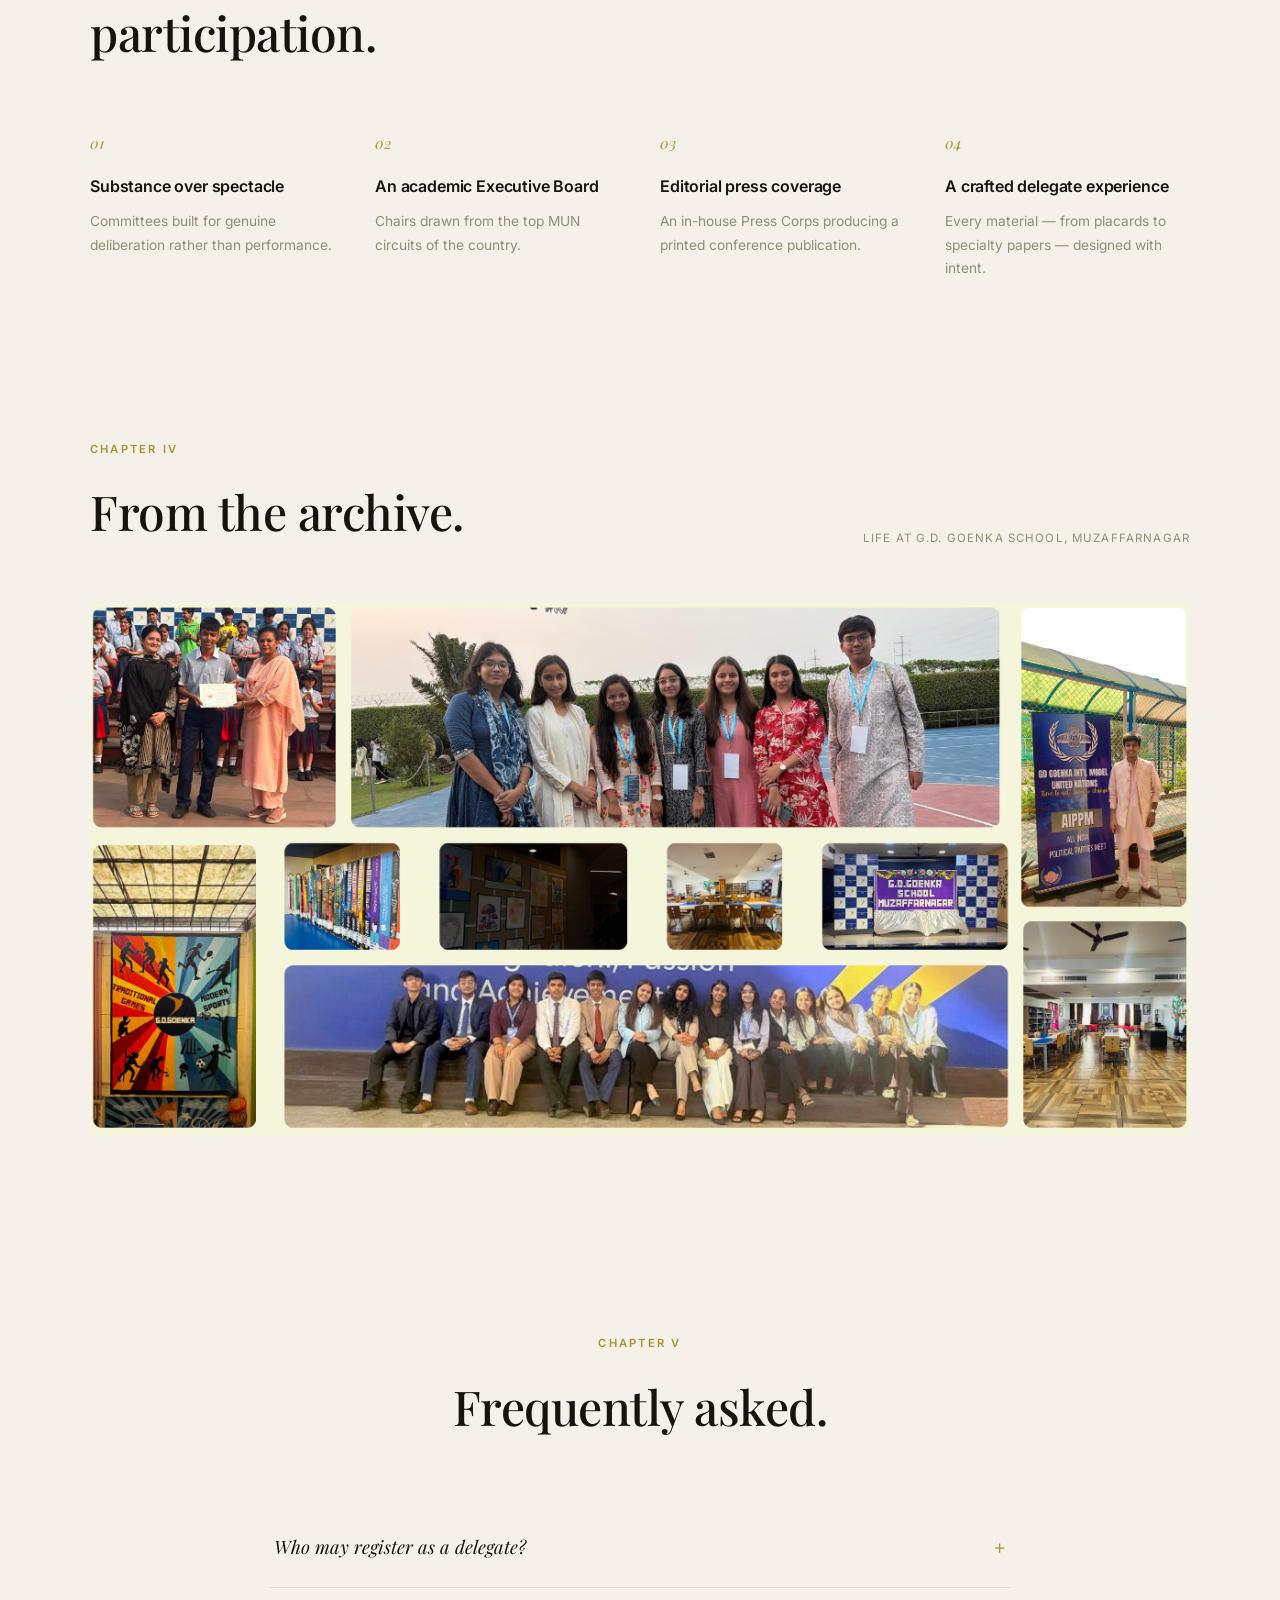
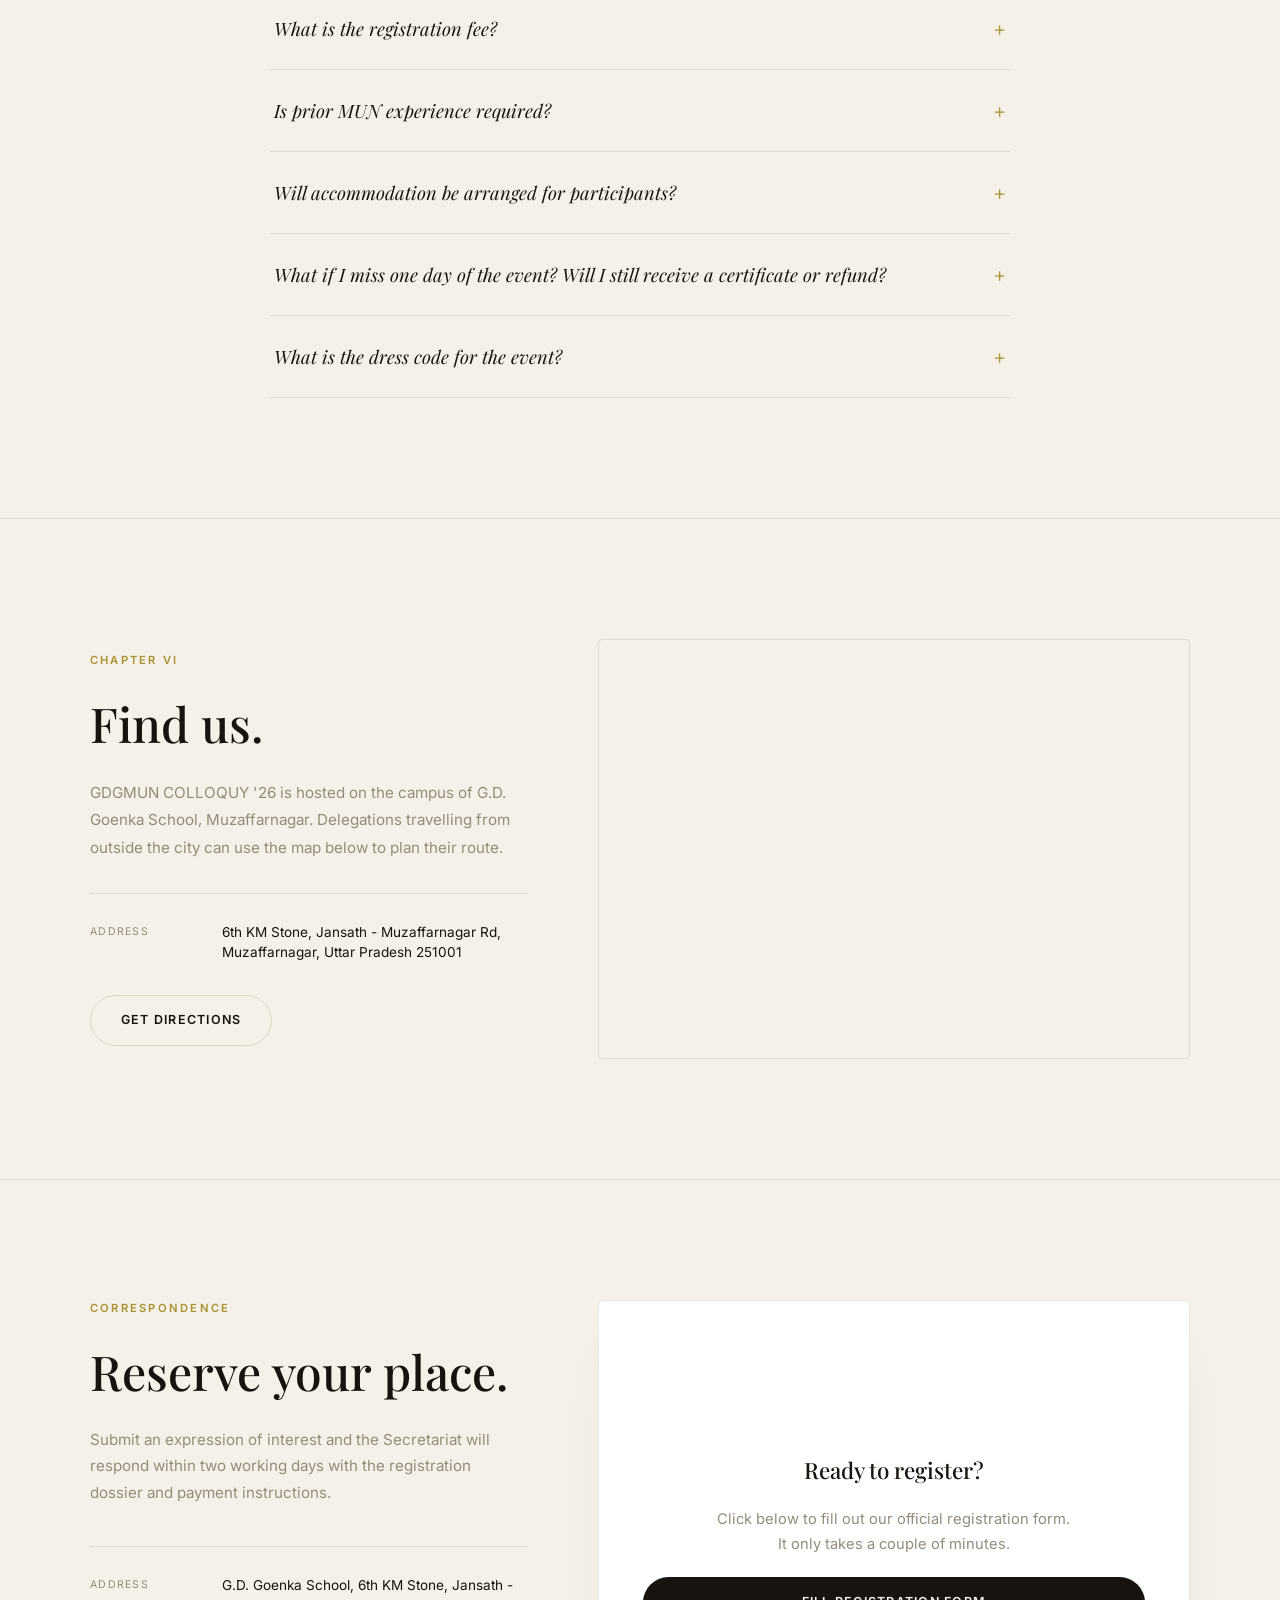
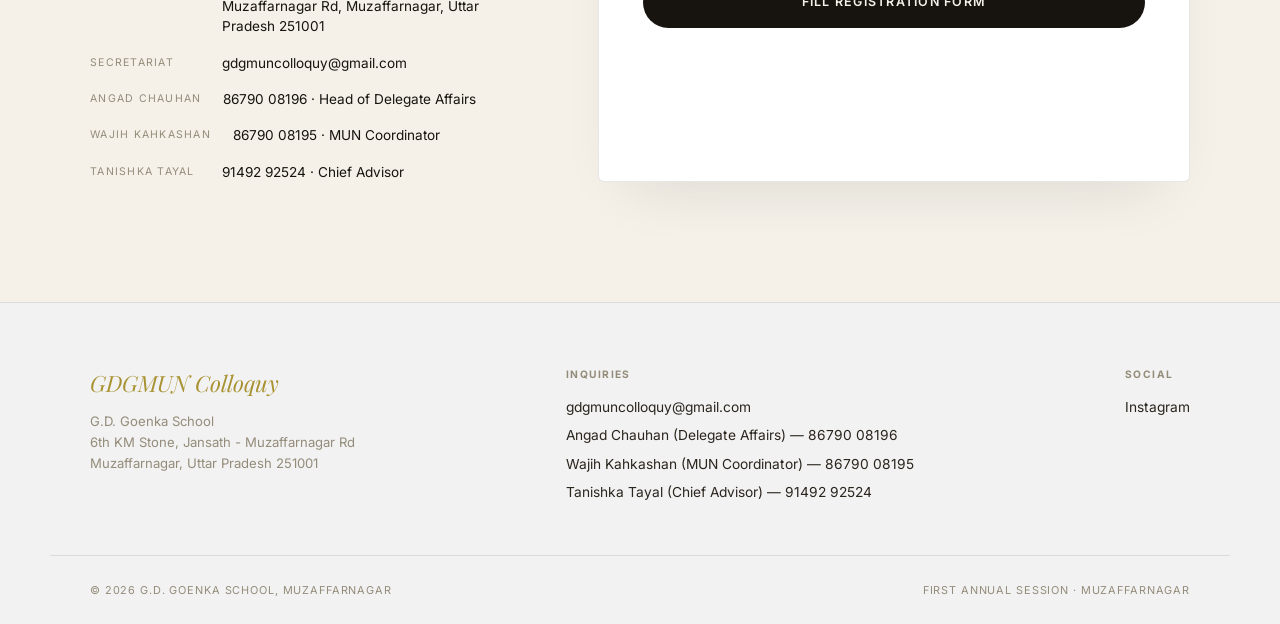
==== commit 9a0441aa: "Update index.html" ====
--- a/index.html
+++ b/index.html
@@ -121,7 +121,7 @@
   <div class="wrap">
     <div class="chapter-label">Chapter II</div>
     <h2>Chronology.</h2>
-    <div class="sub">24 — 25 August, 2026 · Muzaffarnagar</div>
+    <div class="sub">25 — 24 August, 2026 · Muzaffarnagar</div>
     <div class="timeline">
       <div class="tl-item">
         <div class="tl-day"><b>Day 1</b><br>08:00 – 09:00</div>
@@ -175,18 +175,6 @@
         <div class="tl-day"><b>Day 2</b><br>12:30 – 1:30</div>
         <div class="tl-body">
           <h4>Lunch</h4>
-        </div>
-      </div>
-      <div class="tl-item">
-        <div class="tl-day"><b>Day 2</b><br>12:30 – 1:00</div>
-        <div class="tl-body">
-          <h4>4 Groups</h4>
-        </div>
-      </div>
-      <div class="tl-item">
-        <div class="tl-day"><b>Day 2</b><br>1:00 – 1:30</div>
-        <div class="tl-body">
-          <h4>5 Groups</h4>
         </div>
       </div>
       <div class="tl-item">
@@ -316,7 +304,7 @@
       <p>Submit an expression of interest and the Secretariat will respond within two working days with the registration dossier and payment instructions.</p>
       <div class="contact-info">
         <div class="row"><span class="label">Address</span><span>G.D. Goenka School, 6th KM Stone, Jansath - Muzaffarnagar Rd, Muzaffarnagar, Uttar Pradesh 251001</span></div>
-        <div class="row"><span class="label">Mail</span><span>gdgmuncolloquy@gmail.com</span></div>
+        <div class="row"><span class="label">Secretariat</span><span>gdgmuncolloquy@gmail.com</span></div>
         <div class="row"><span class="label">Angad Chauhan</span><span>86790 08196 · Head of Delegate Affairs</span></div>
         <div class="row"><span class="label">Wajih Kahkashan</span><span>86790 08195 · MUN Coordinator</span></div>
         <div class="row"><span class="label">Tanishka Tayal</span><span>91492 92524 · Chief Advisor</span></div>
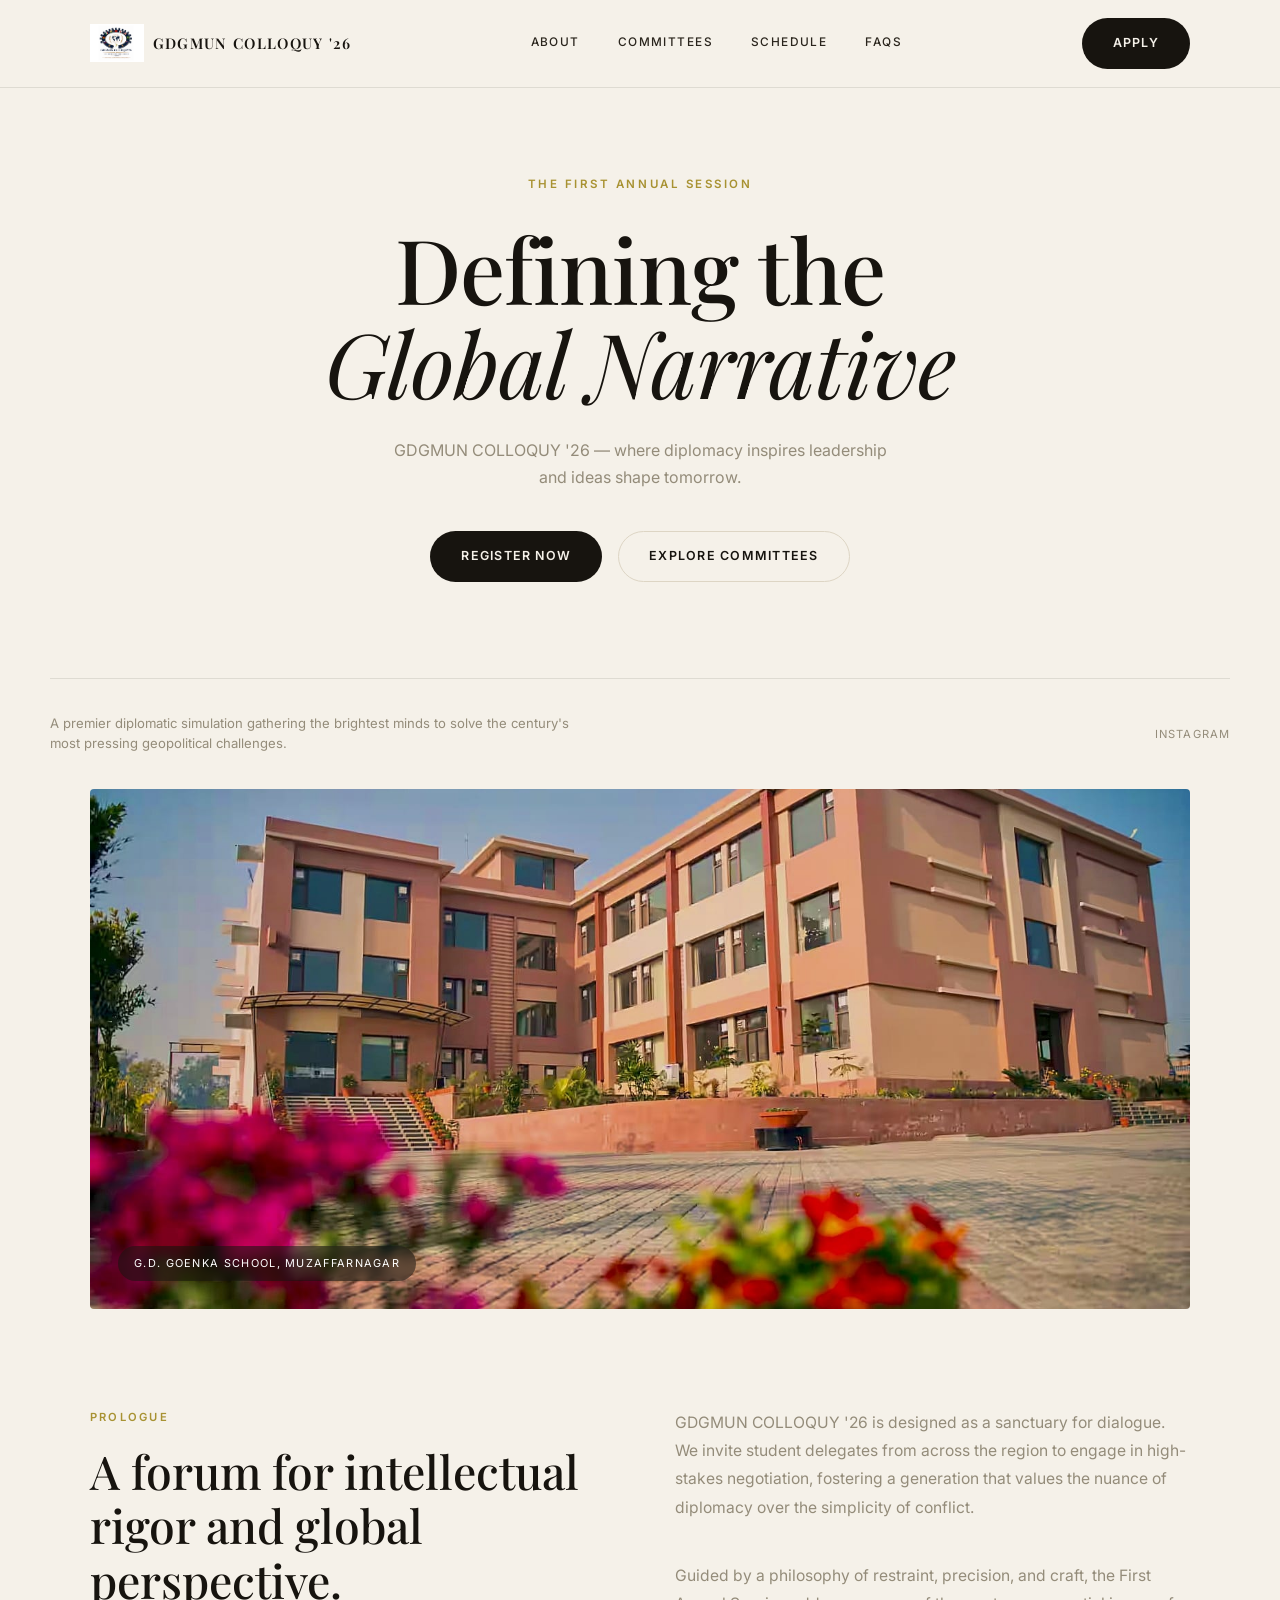
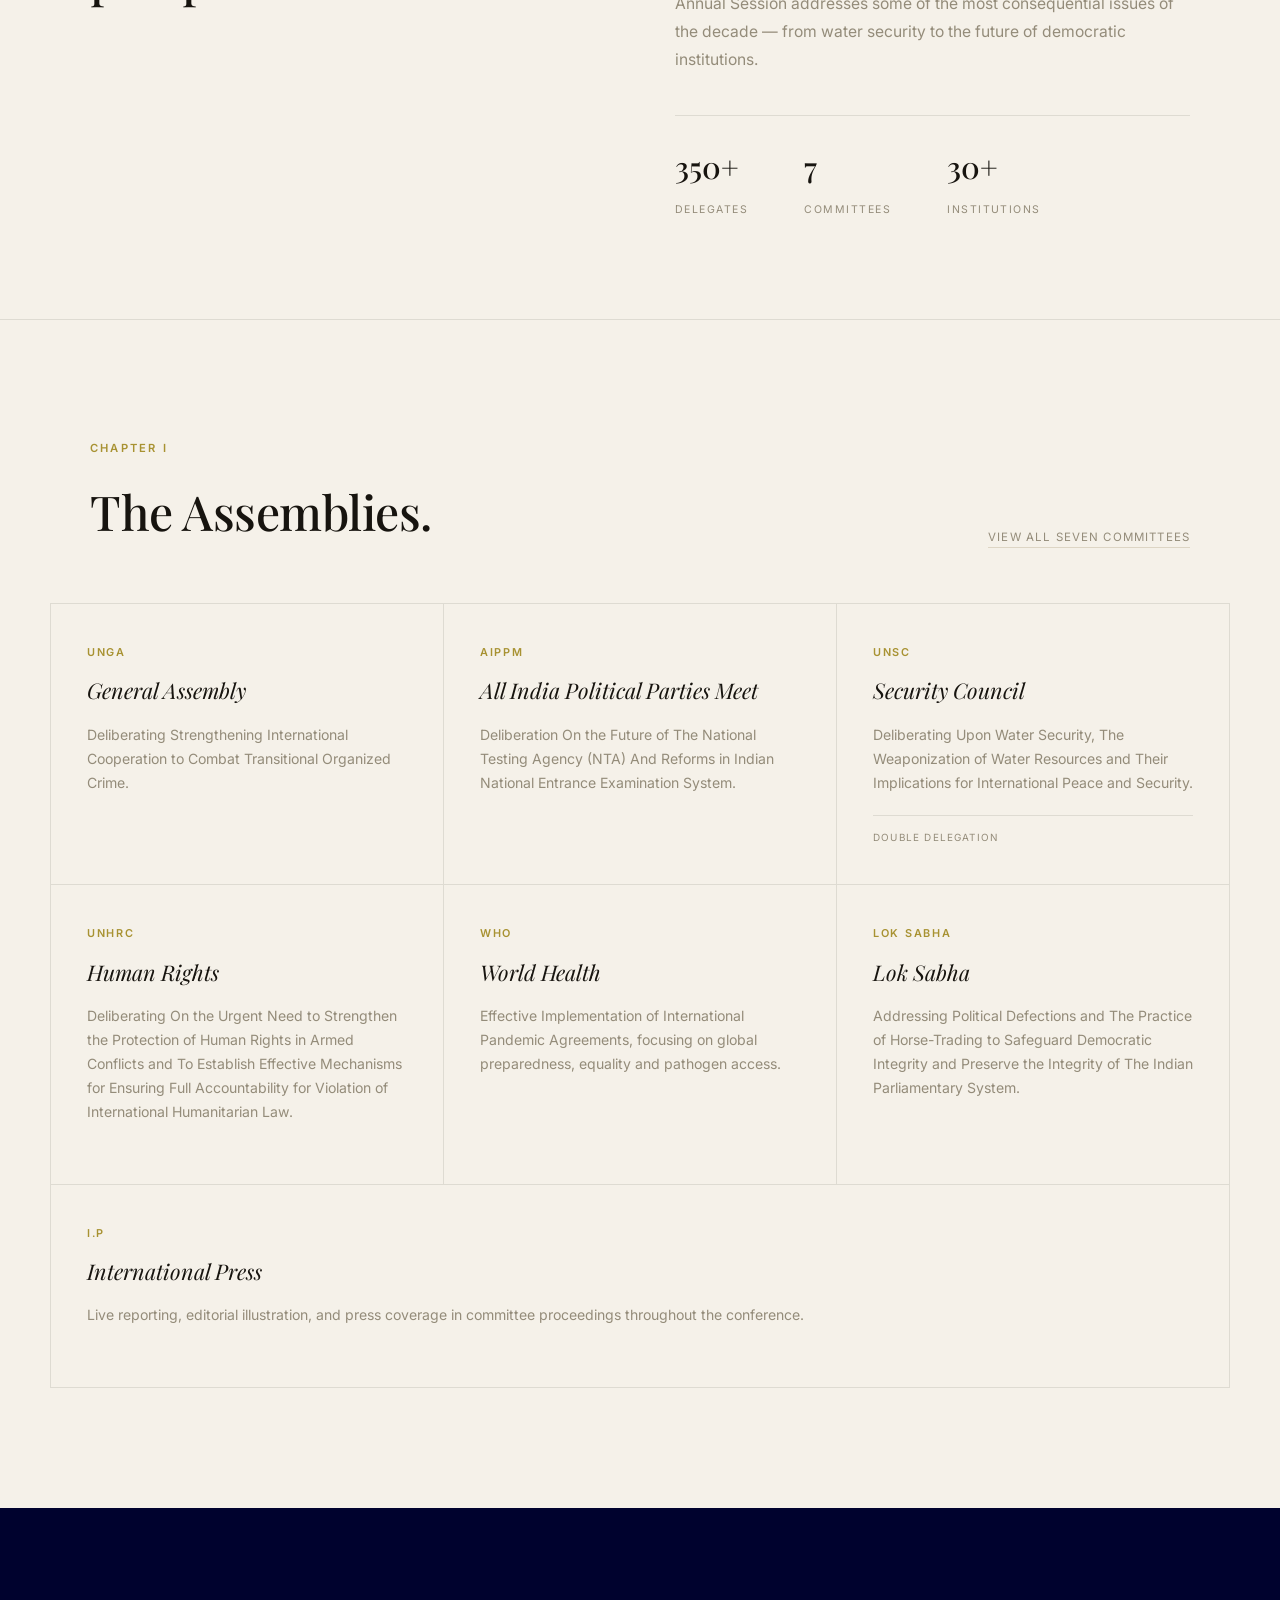
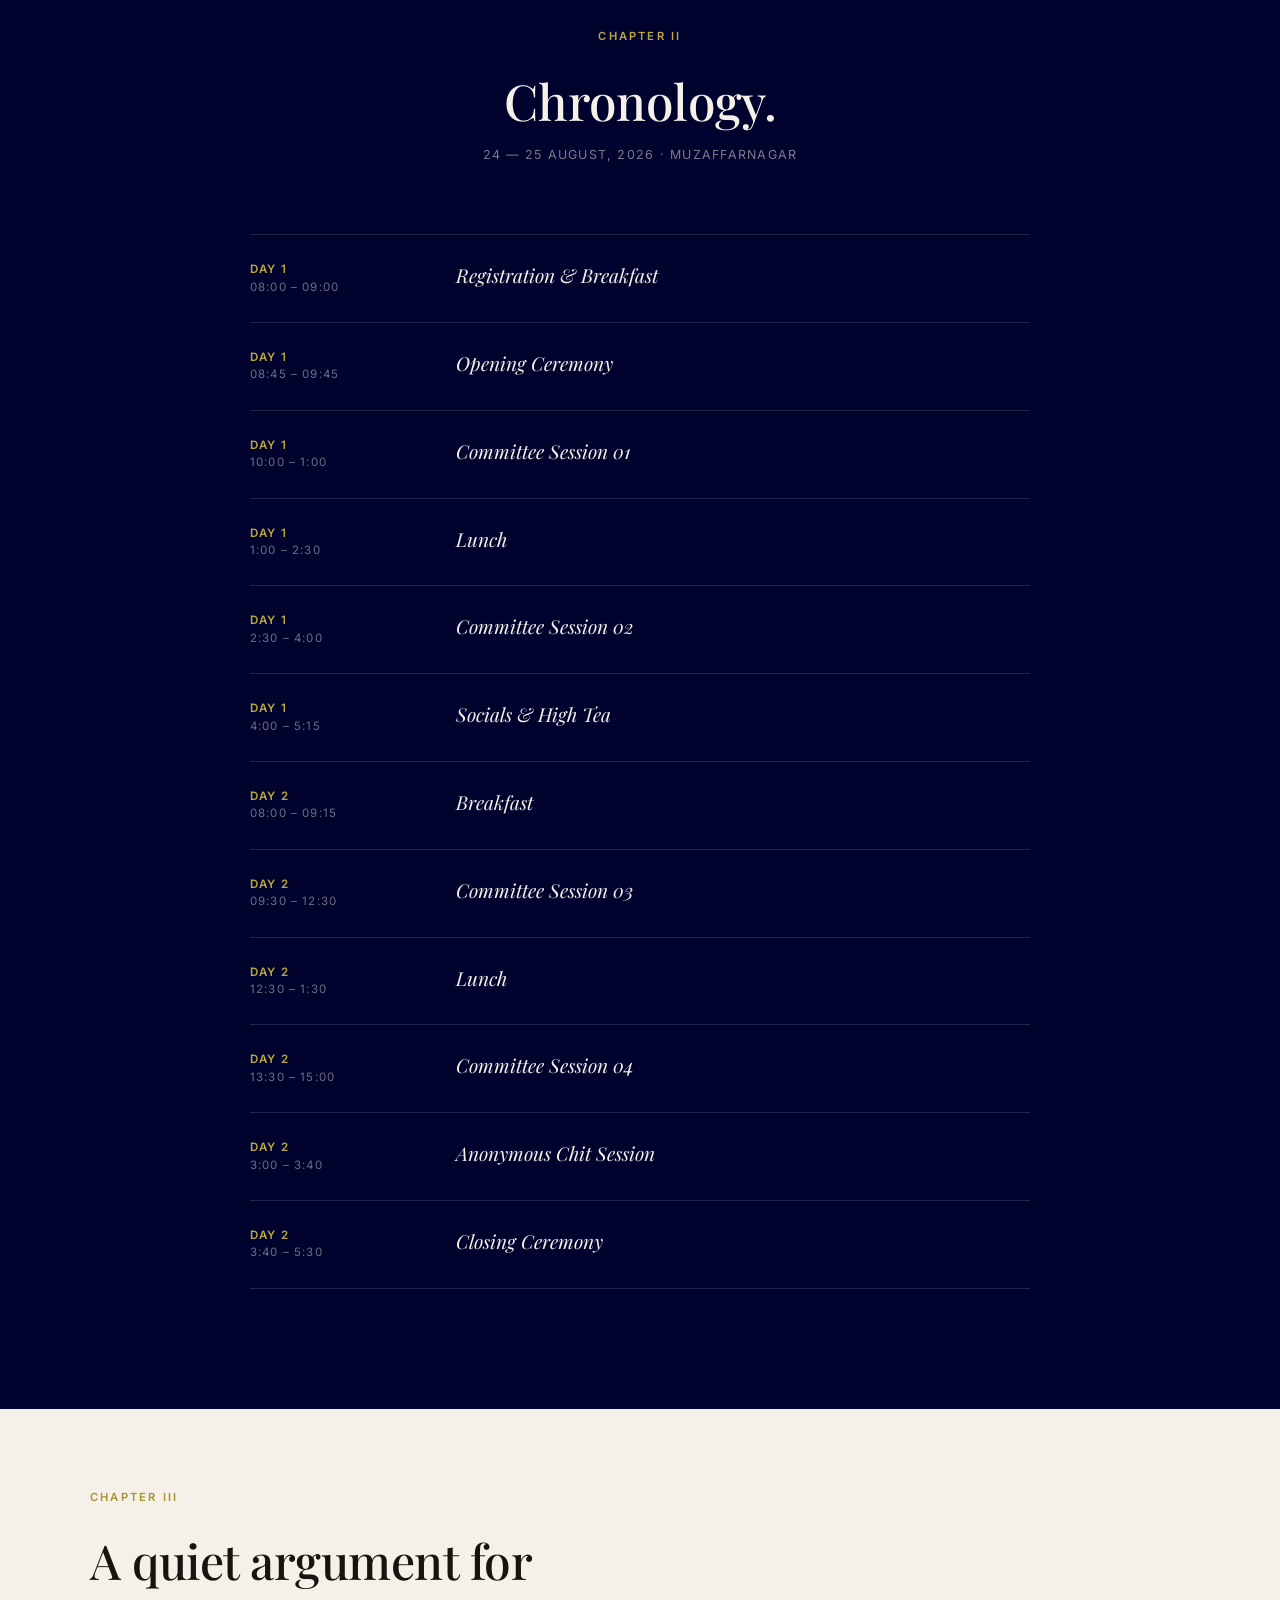
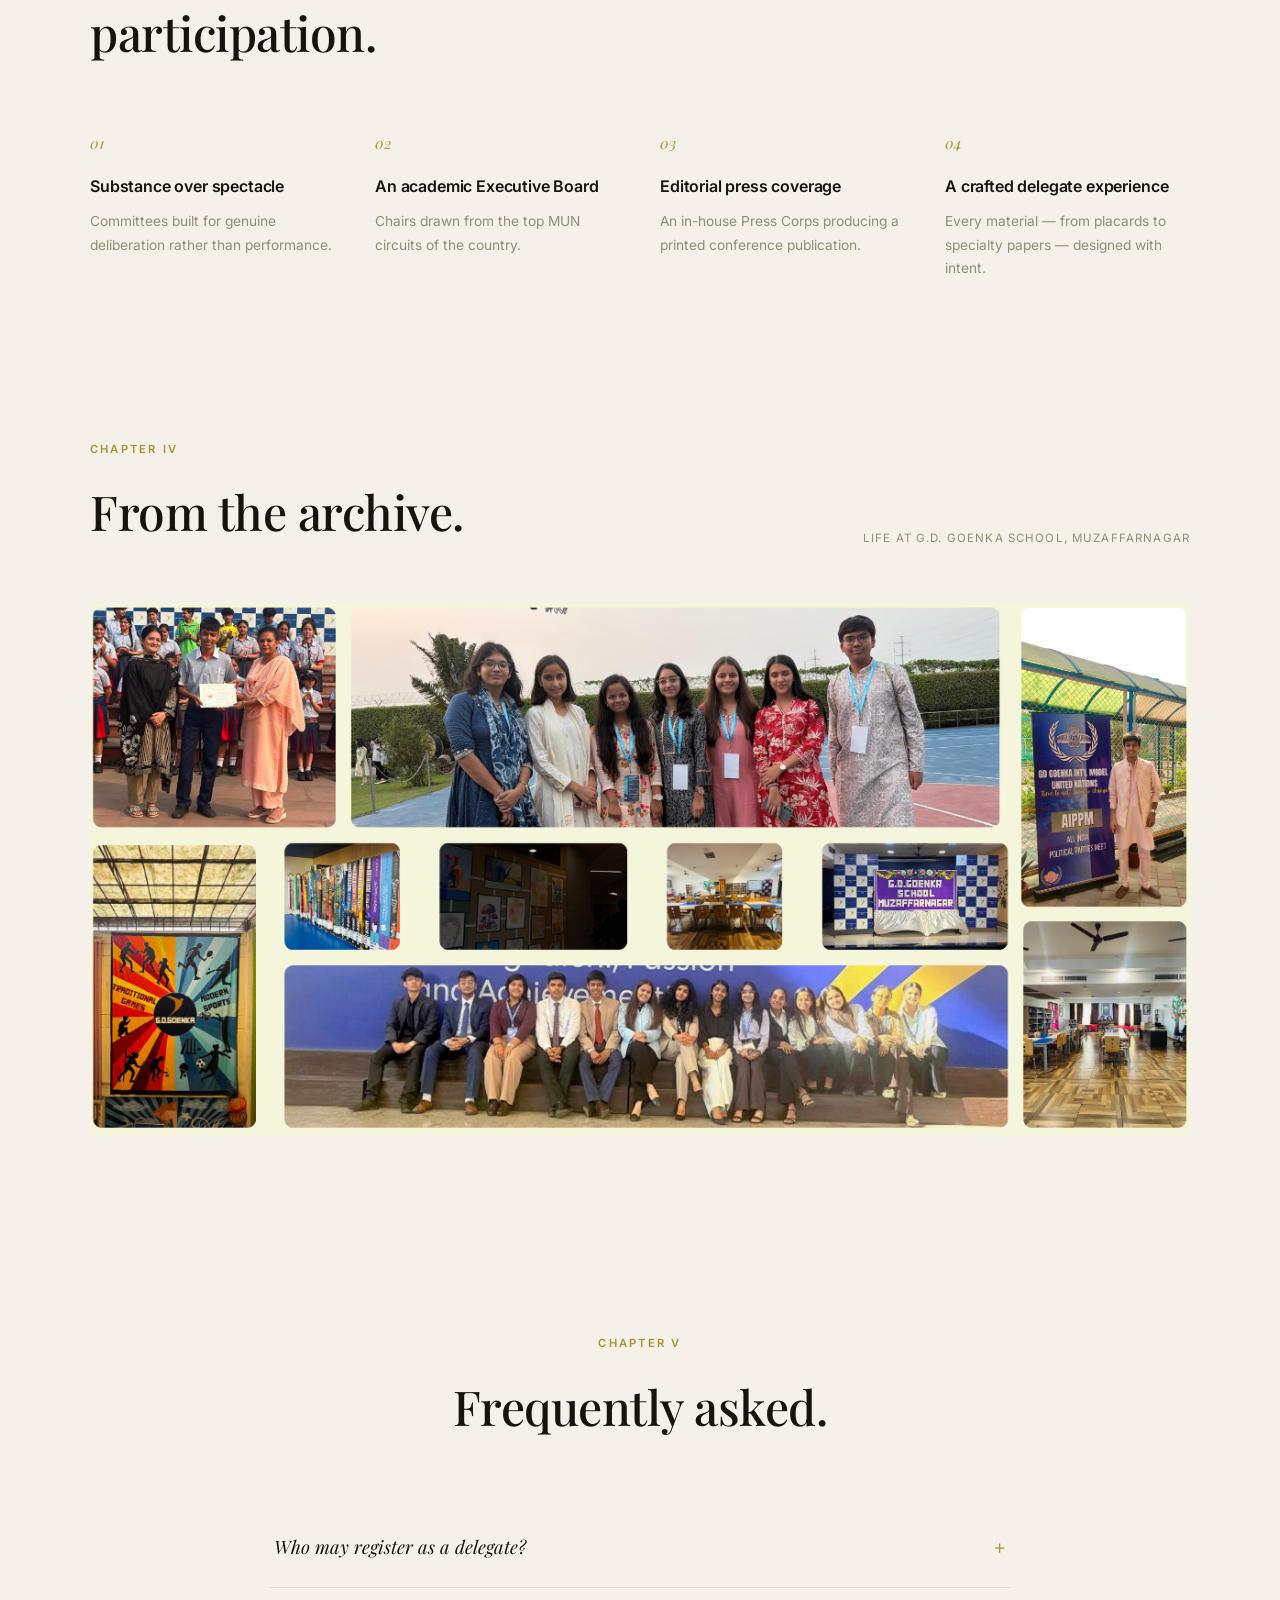
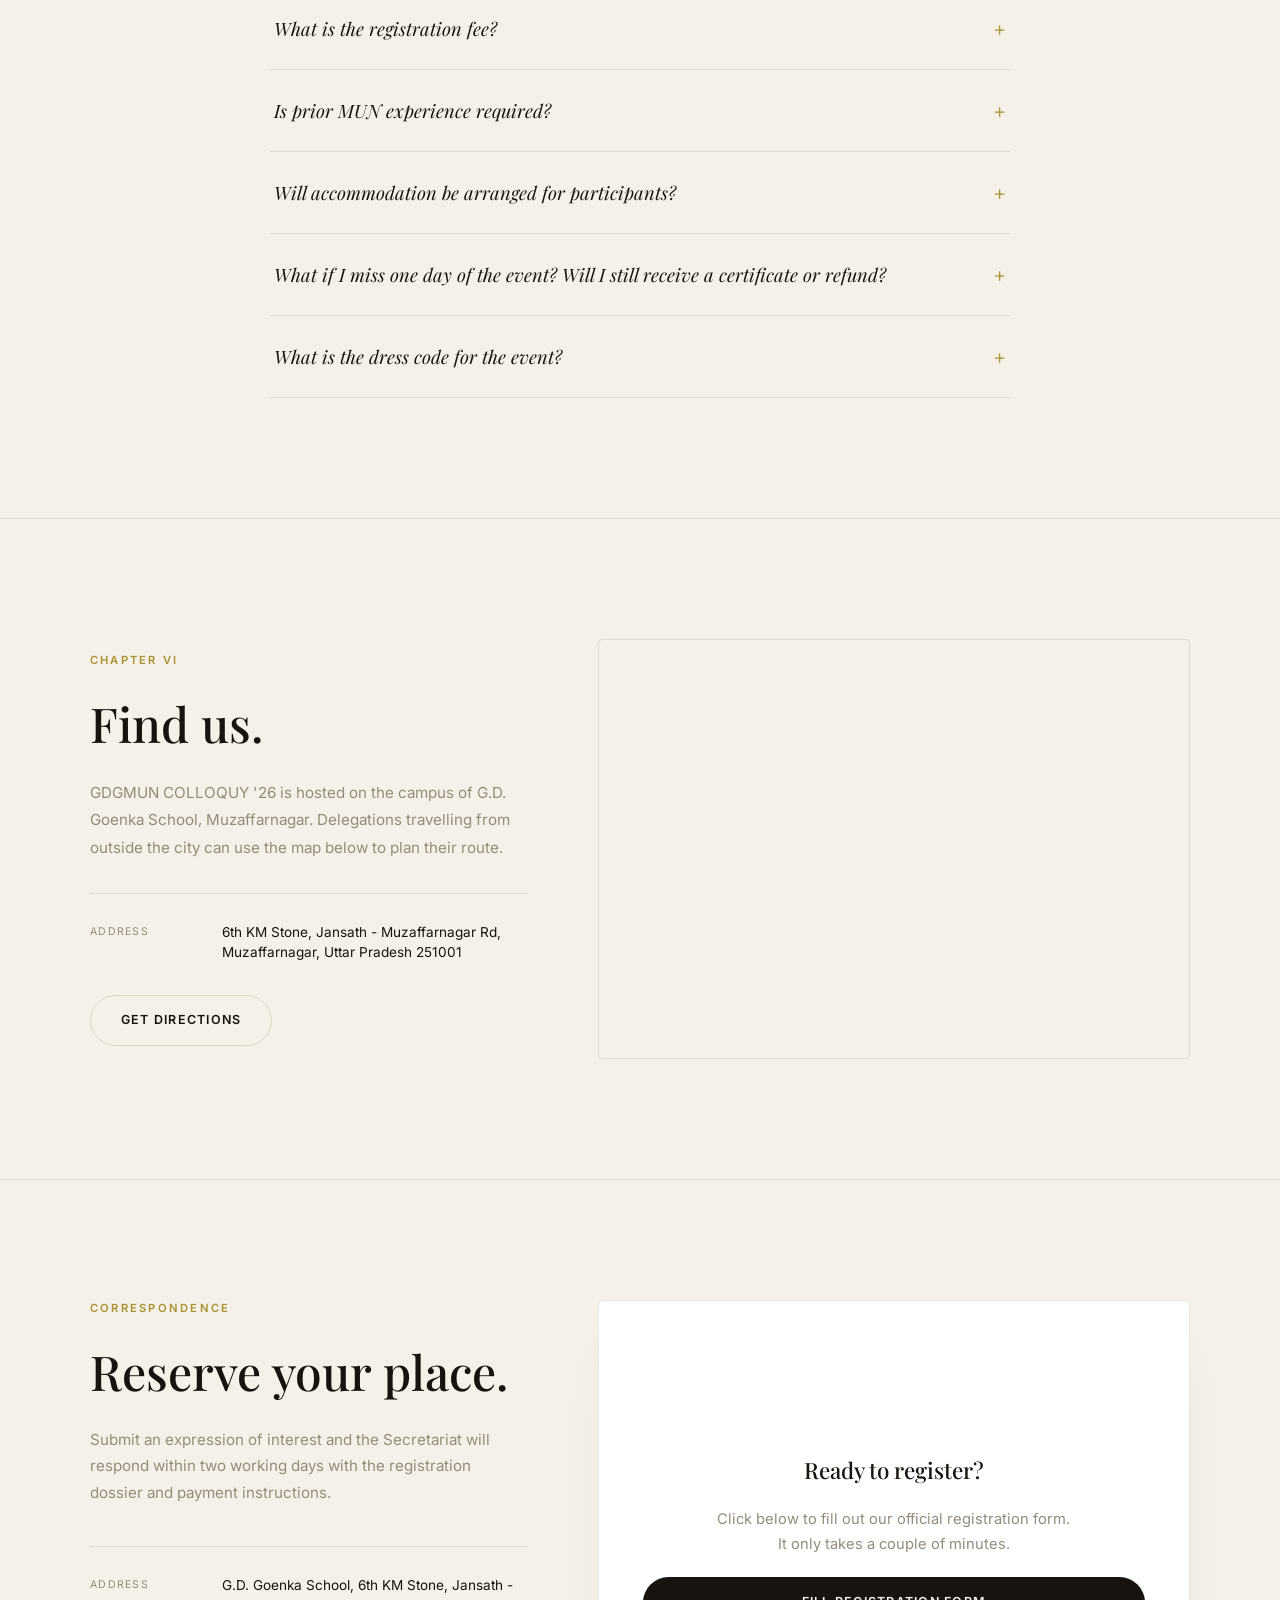
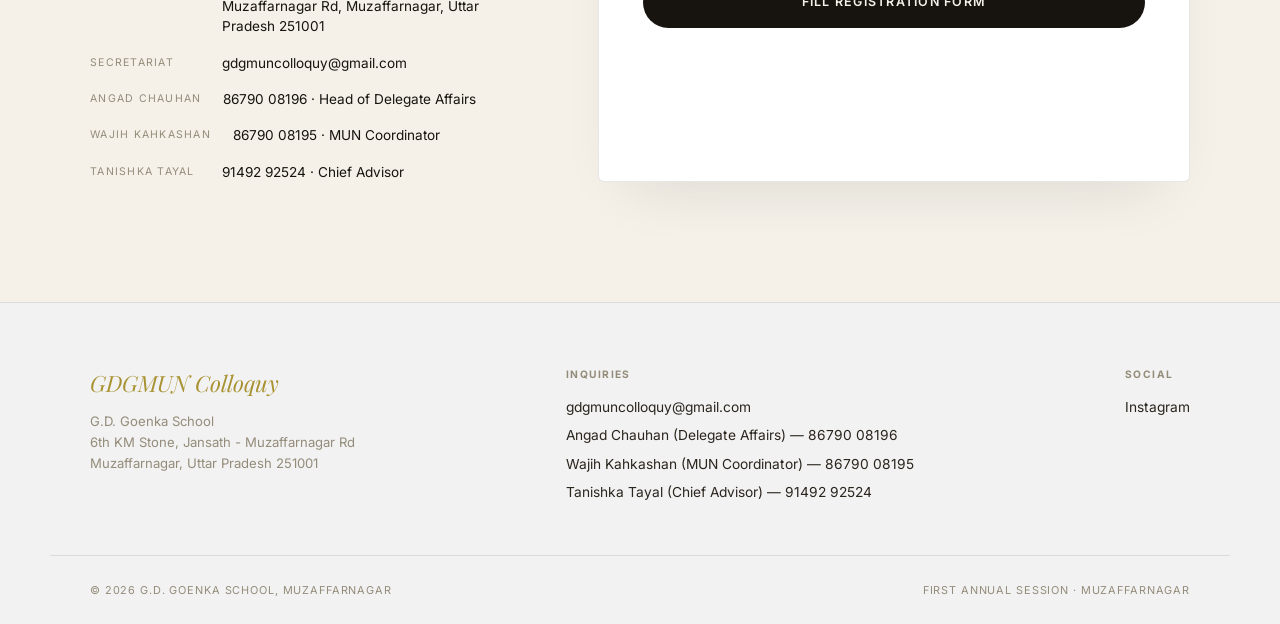
==== commit 47df104c: "Update index.html" ====
--- a/index.html
+++ b/index.html
@@ -121,7 +121,7 @@
   <div class="wrap">
     <div class="chapter-label">Chapter II</div>
     <h2>Chronology.</h2>
-    <div class="sub">25 — 24 August, 2026 · Muzaffarnagar</div>
+    <div class="sub">24 — 25 August, 2026 · Muzaffarnagar</div>
     <div class="timeline">
       <div class="tl-item">
         <div class="tl-day"><b>Day 1</b><br>08:00 – 09:00</div>
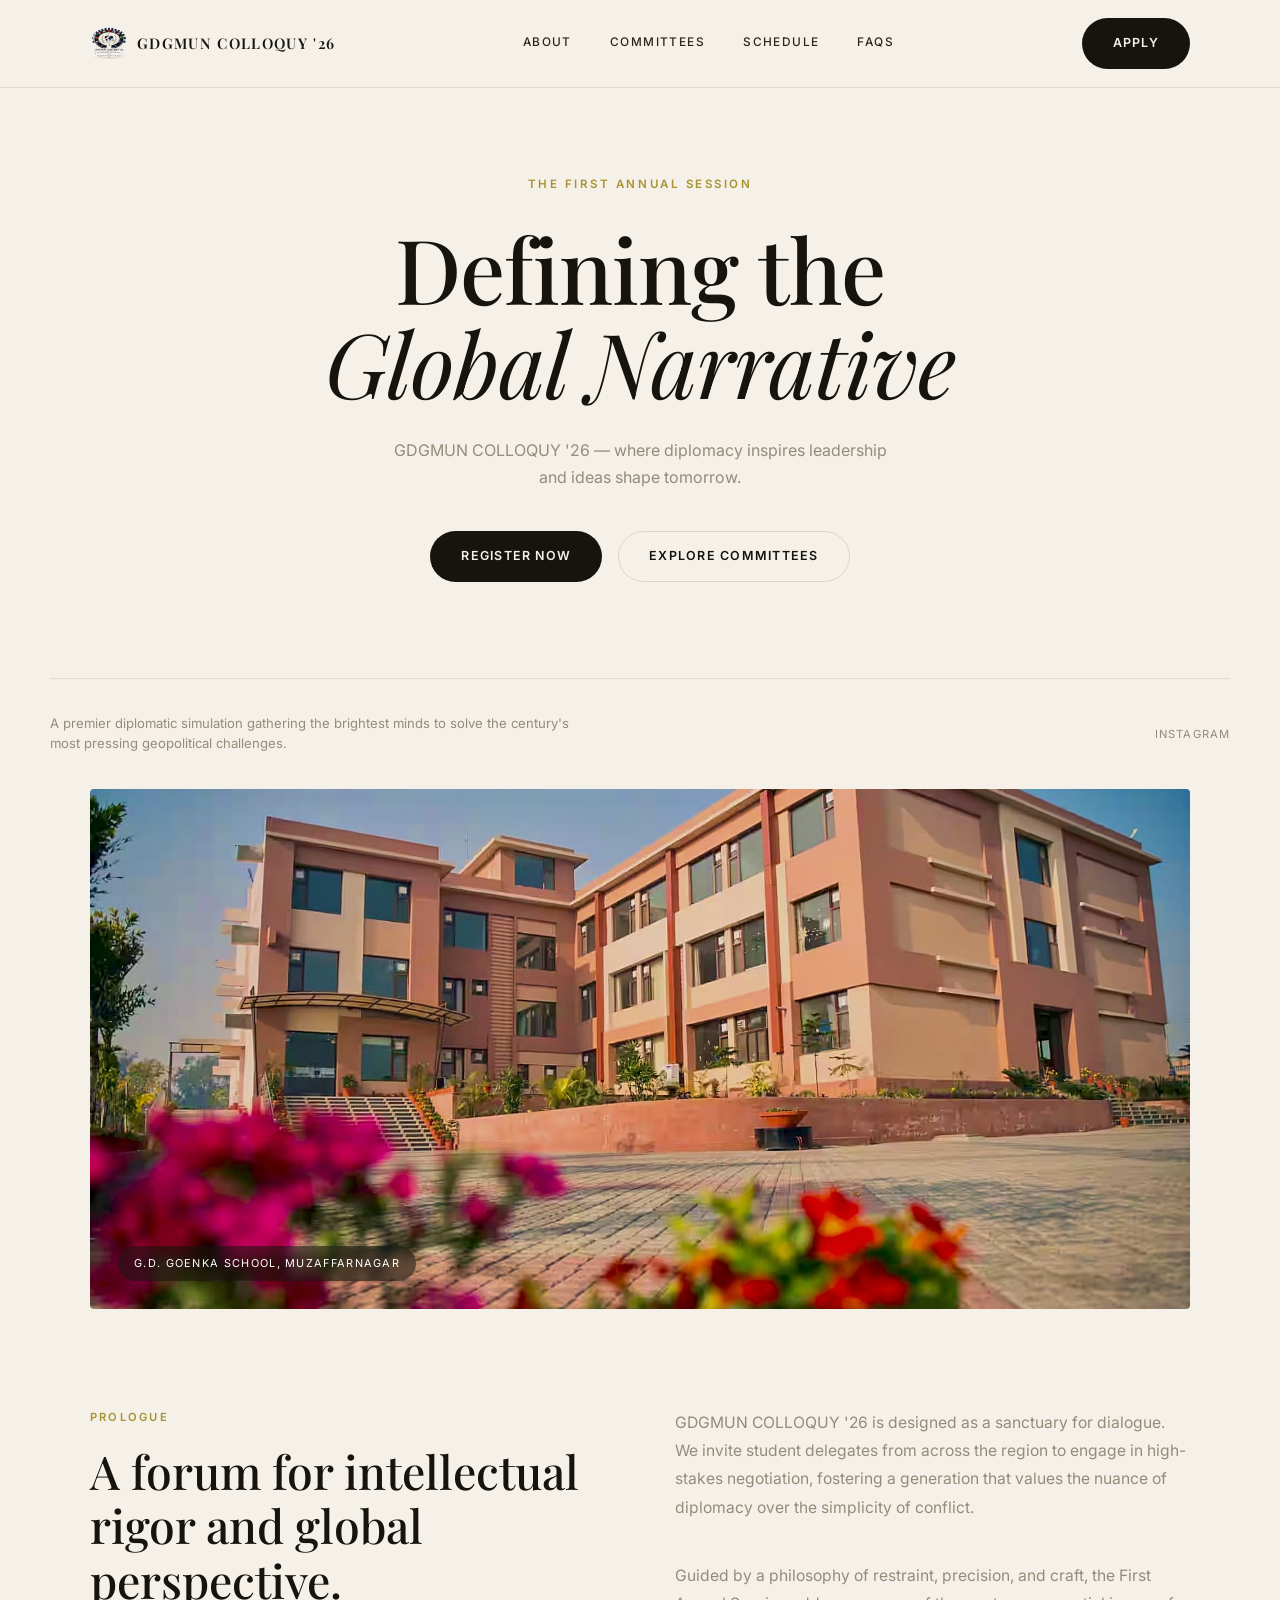
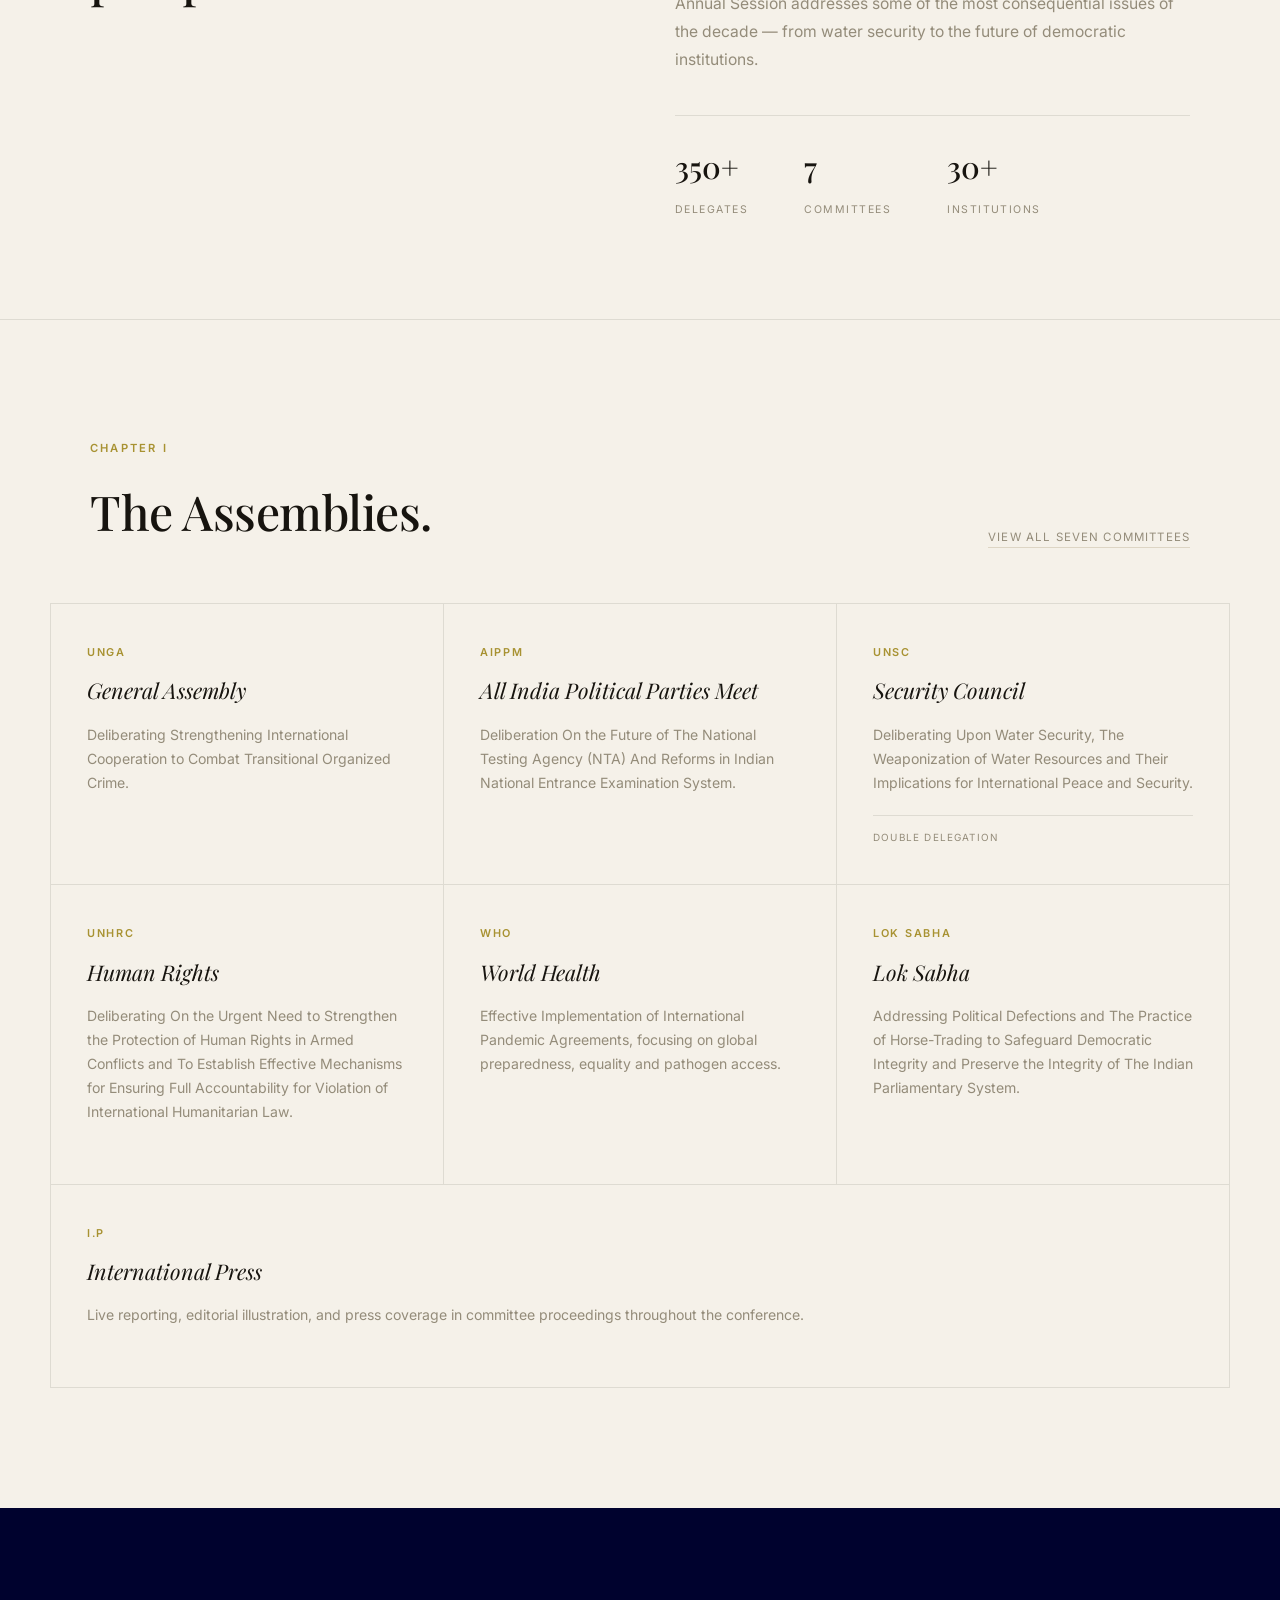
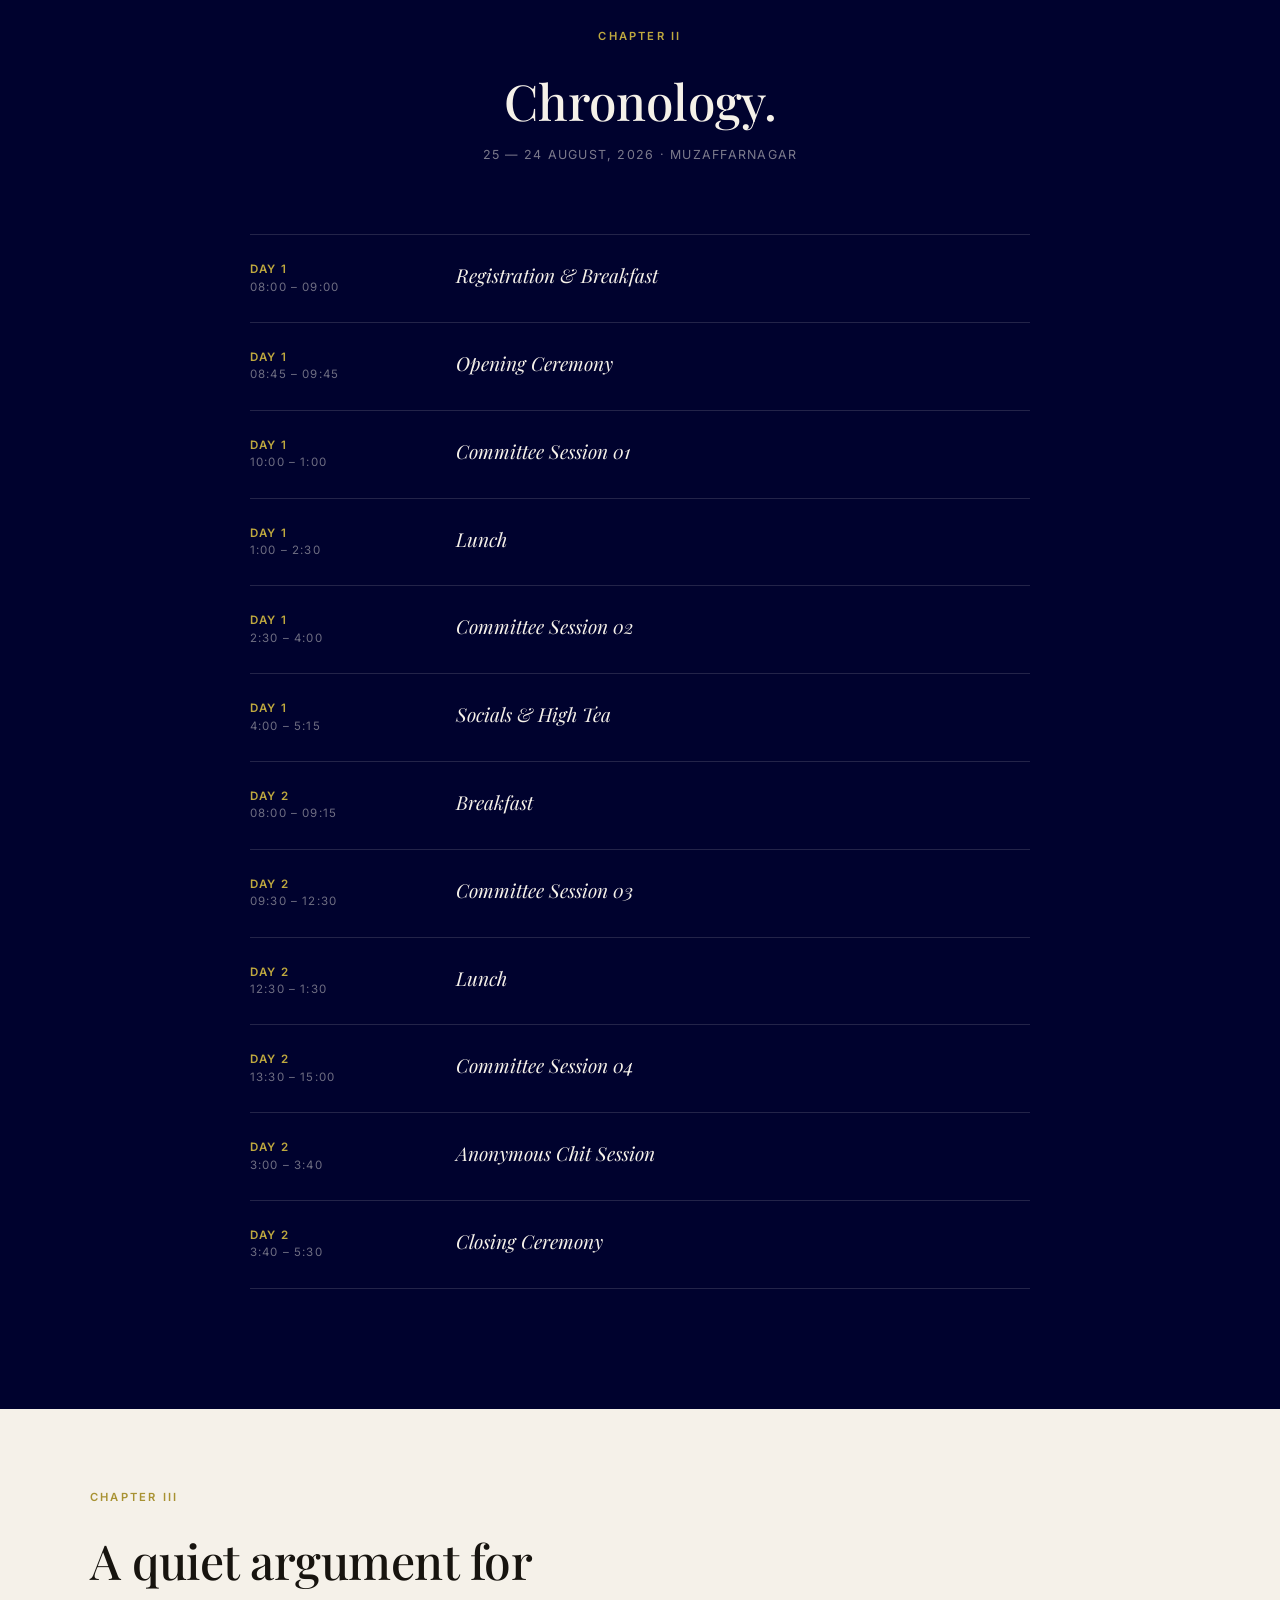
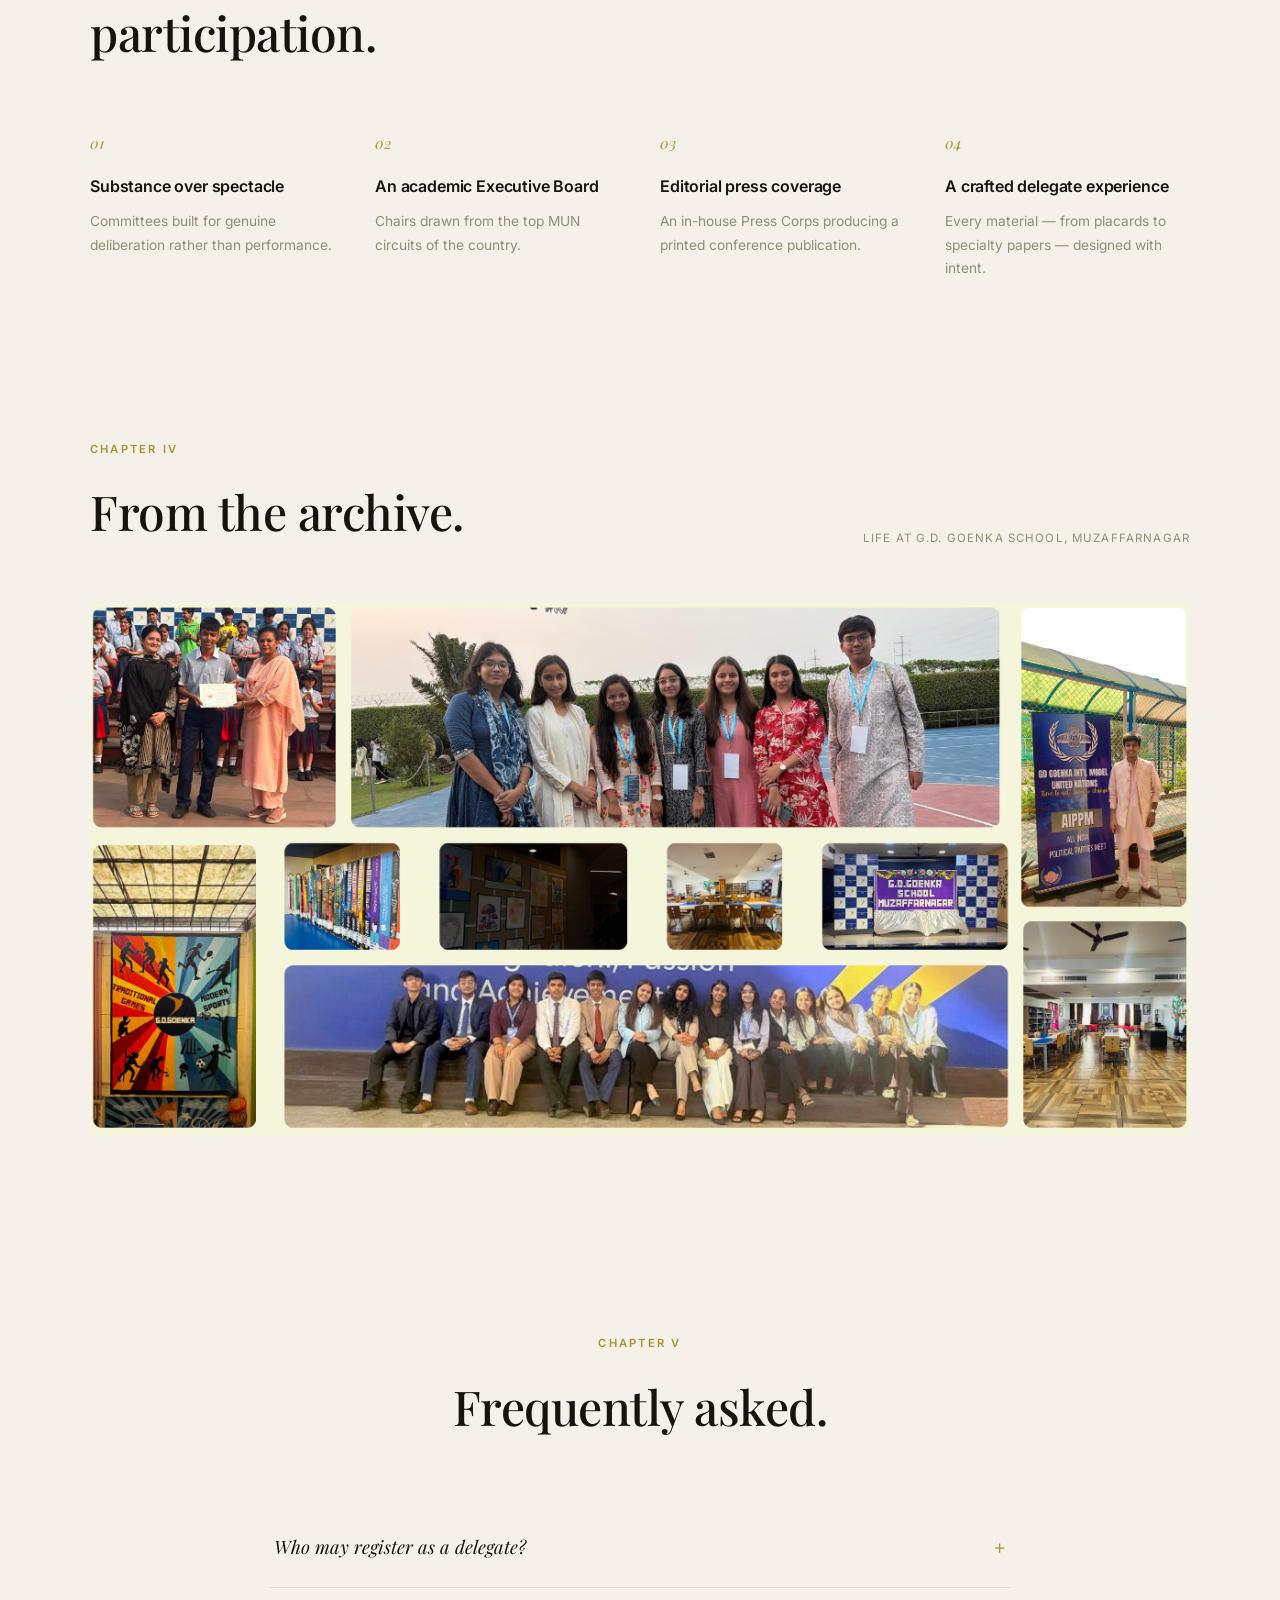
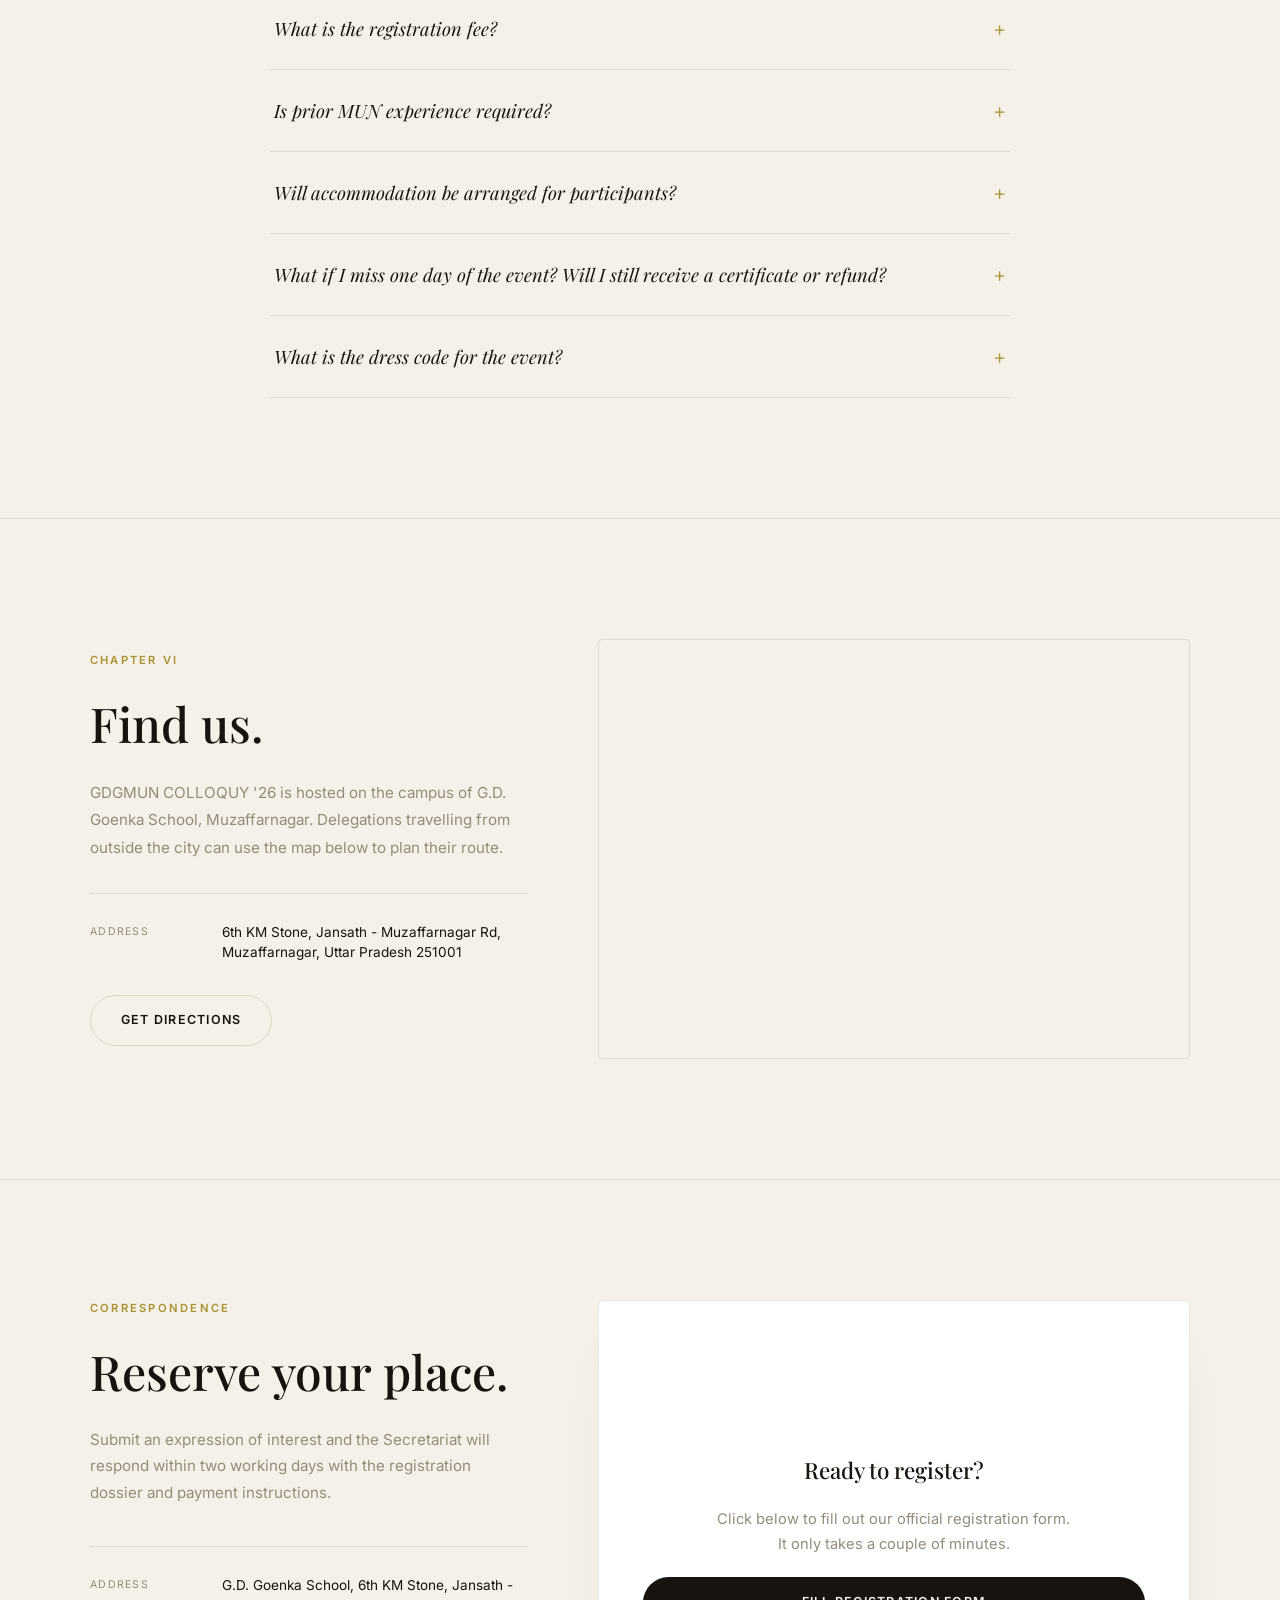
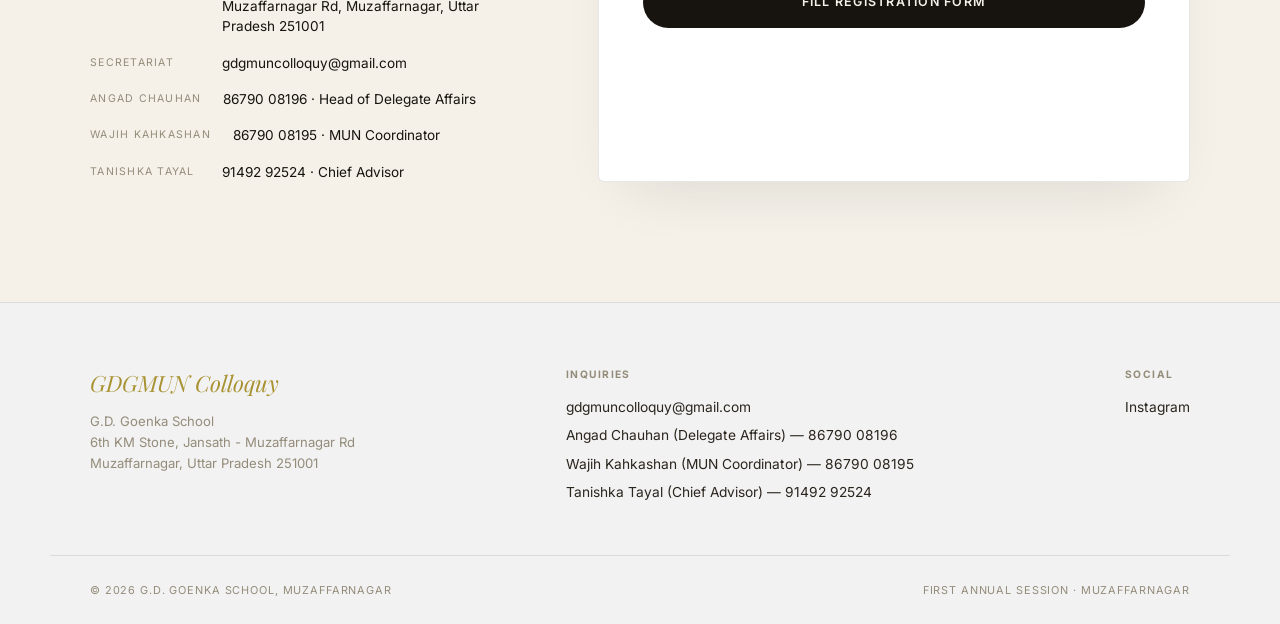
==== commit d107431d: "Update index.html" ====
--- a/index.html
+++ b/index.html
@@ -121,7 +121,7 @@
   <div class="wrap">
     <div class="chapter-label">Chapter II</div>
     <h2>Chronology.</h2>
-    <div class="sub">24 — 25 August, 2026 · Muzaffarnagar</div>
+    <div class="sub">25 — 24 August, 2026 · Muzaffarnagar</div>
     <div class="timeline">
       <div class="tl-item">
         <div class="tl-day"><b>Day 1</b><br>08:00 – 09:00</div>
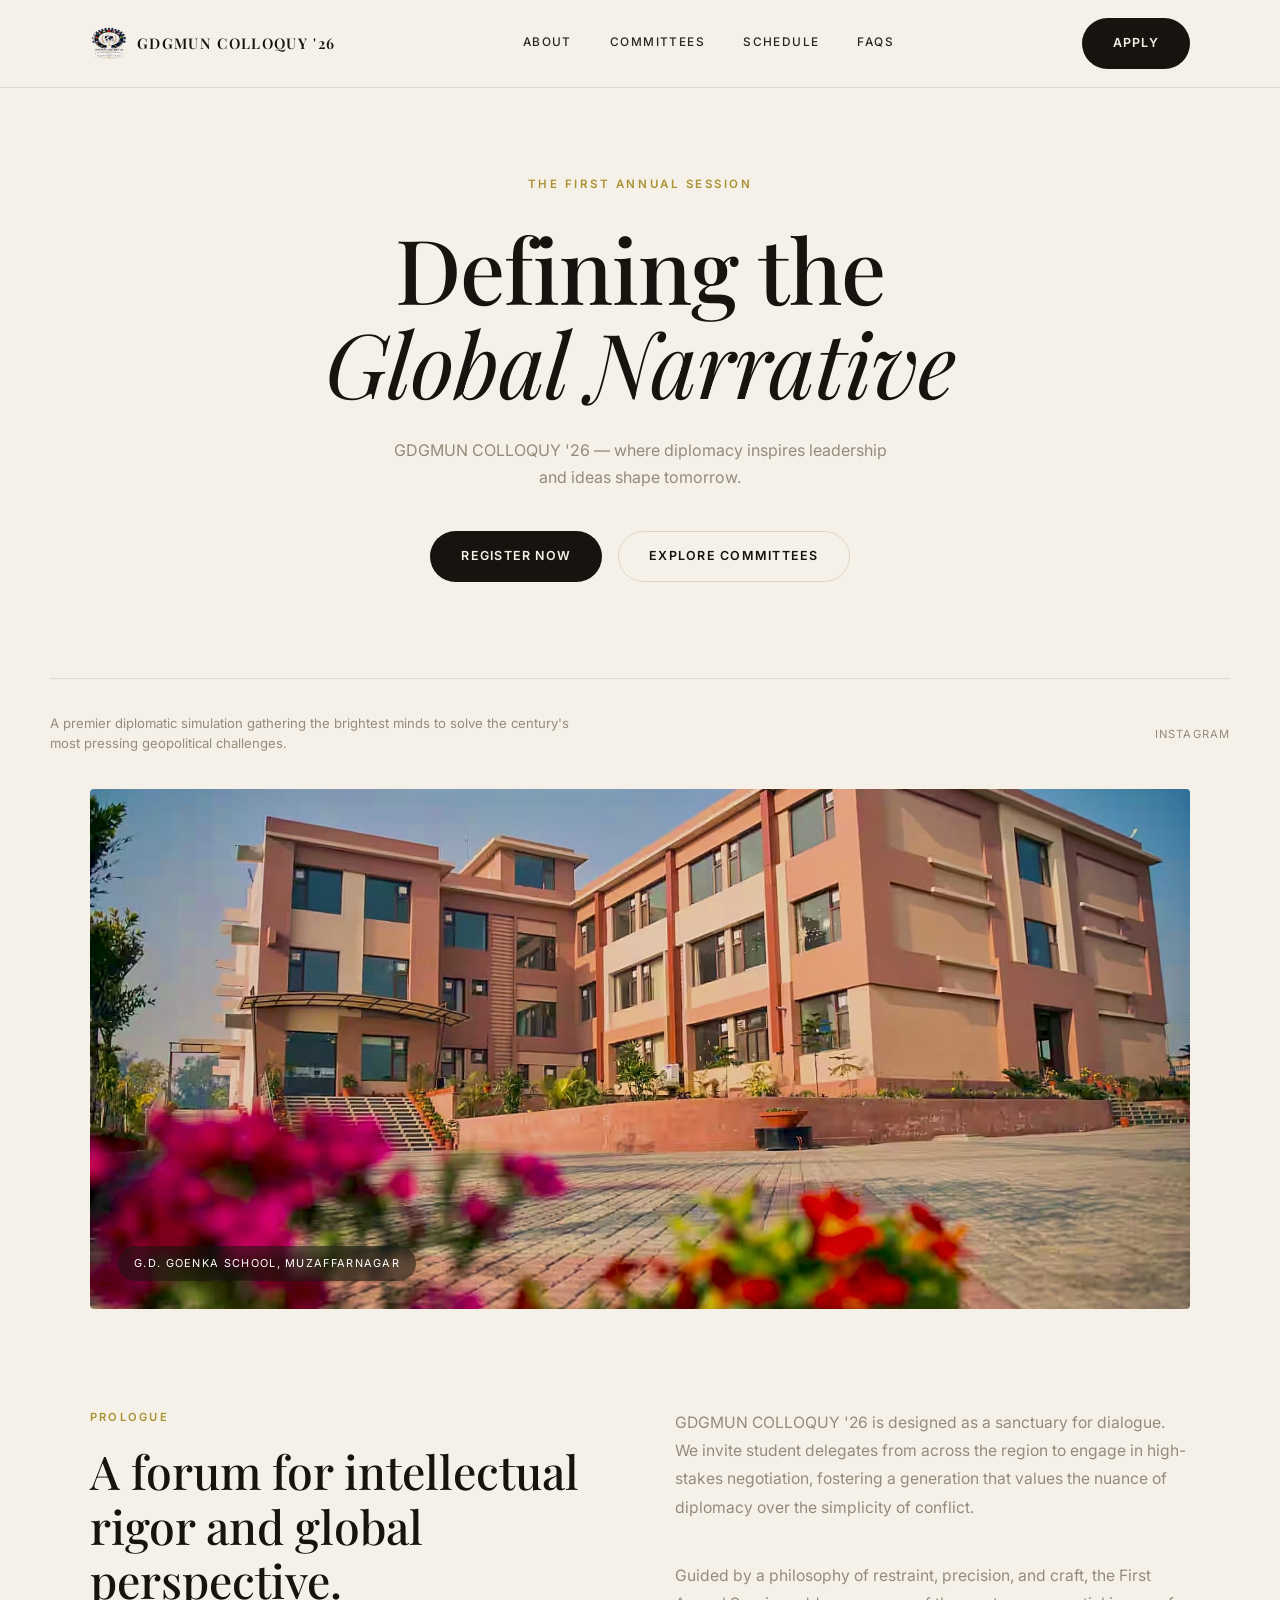
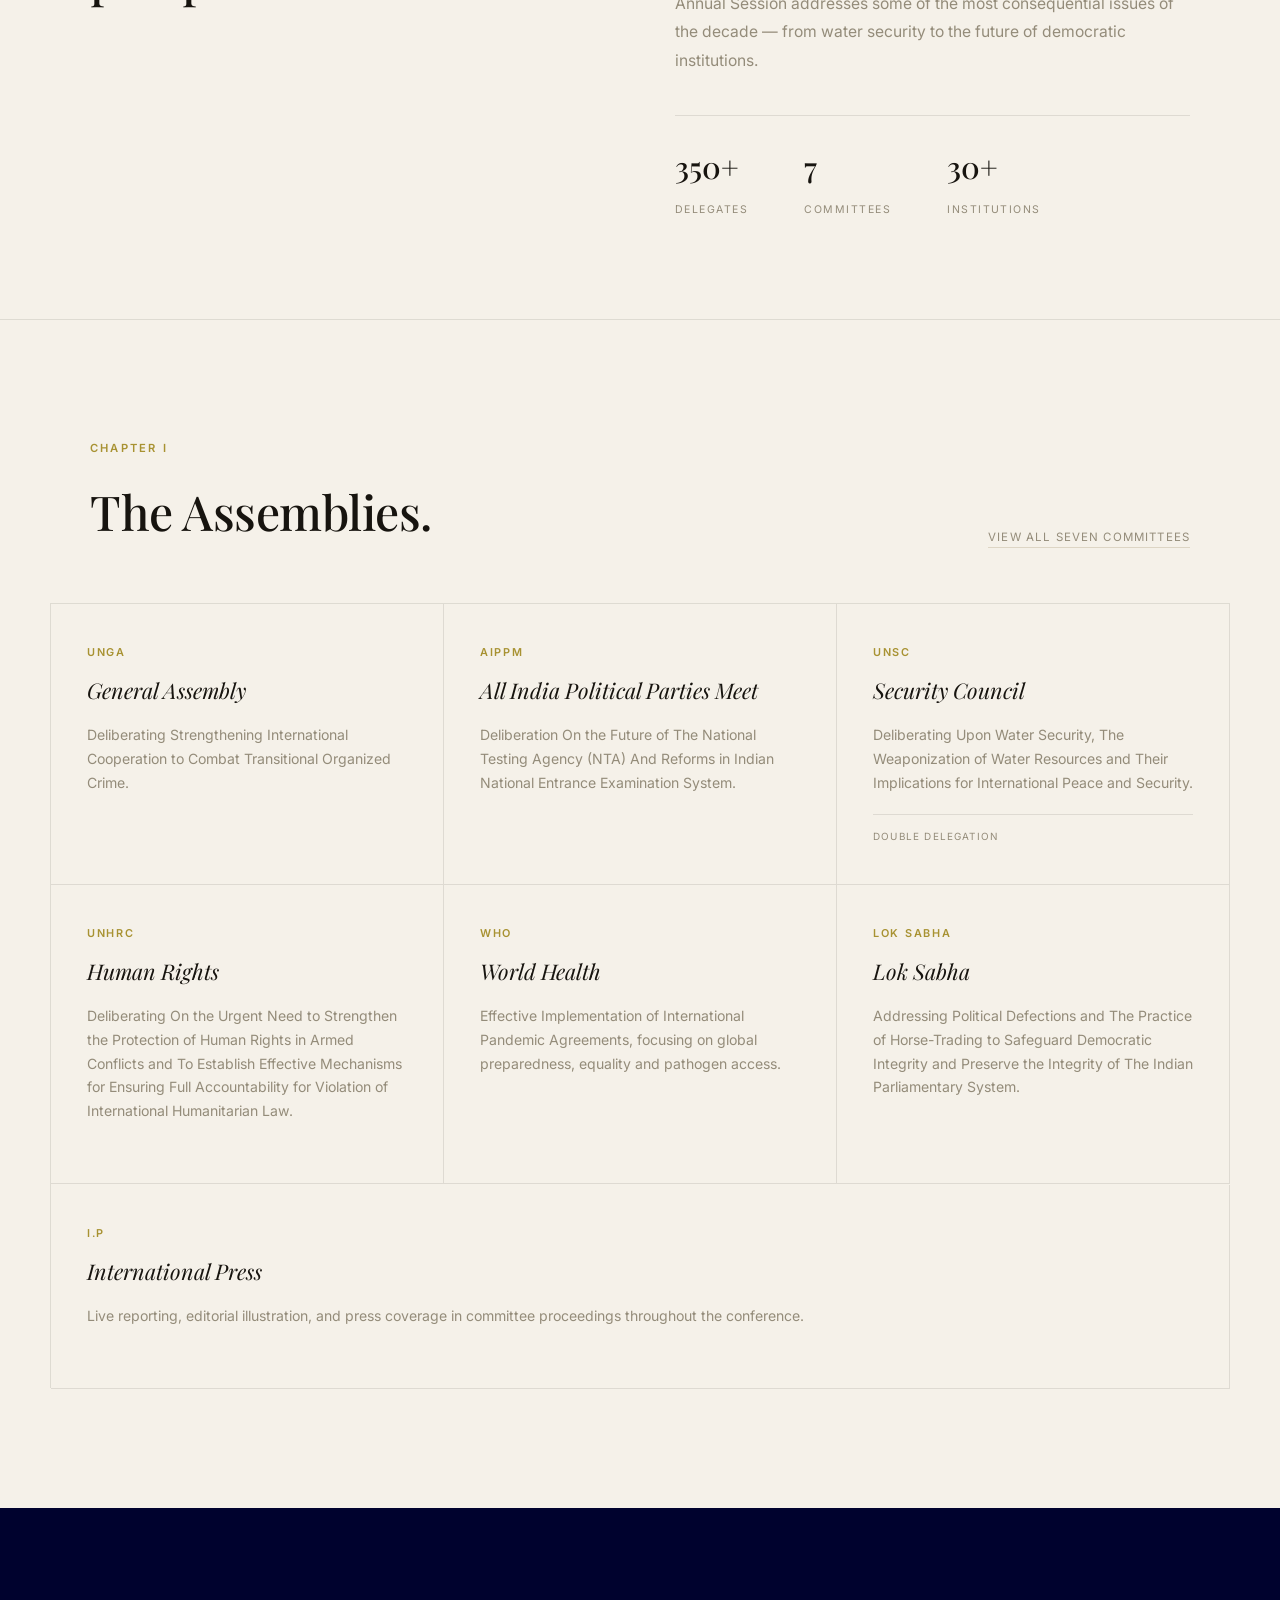
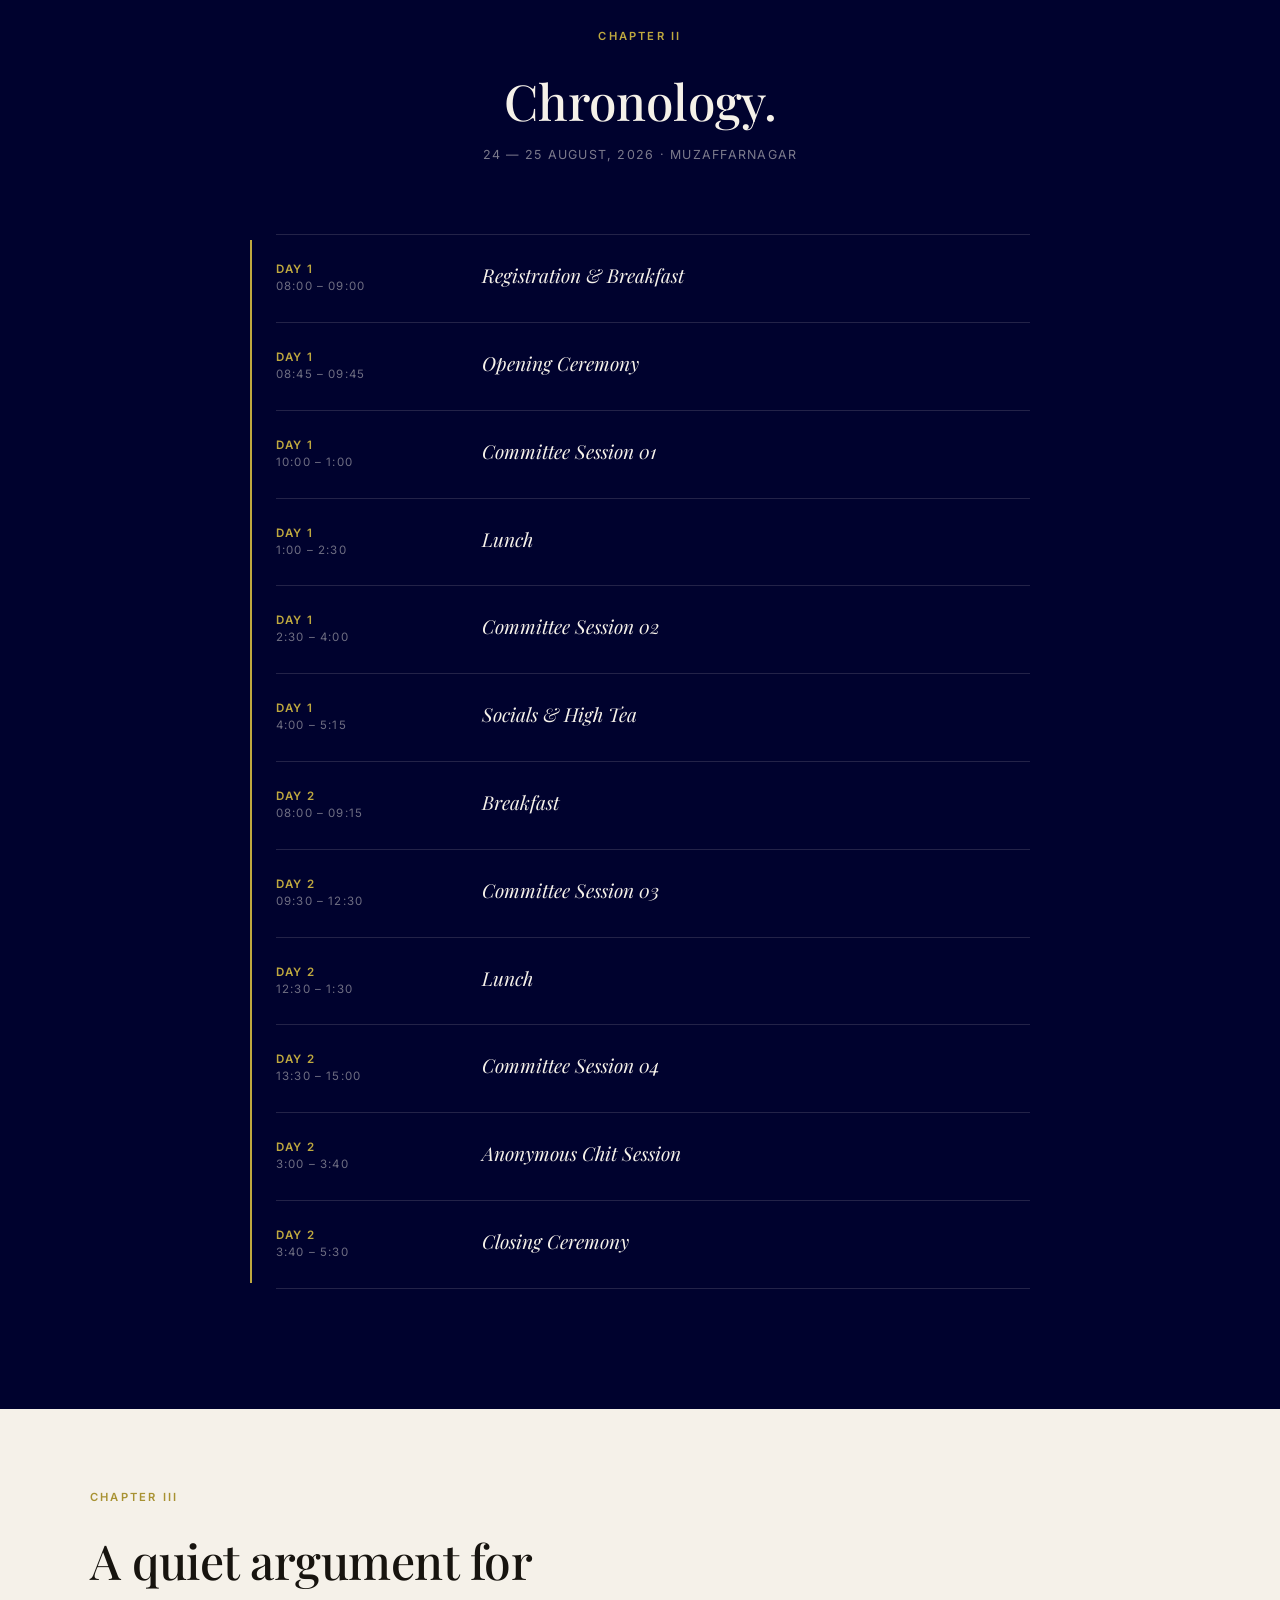
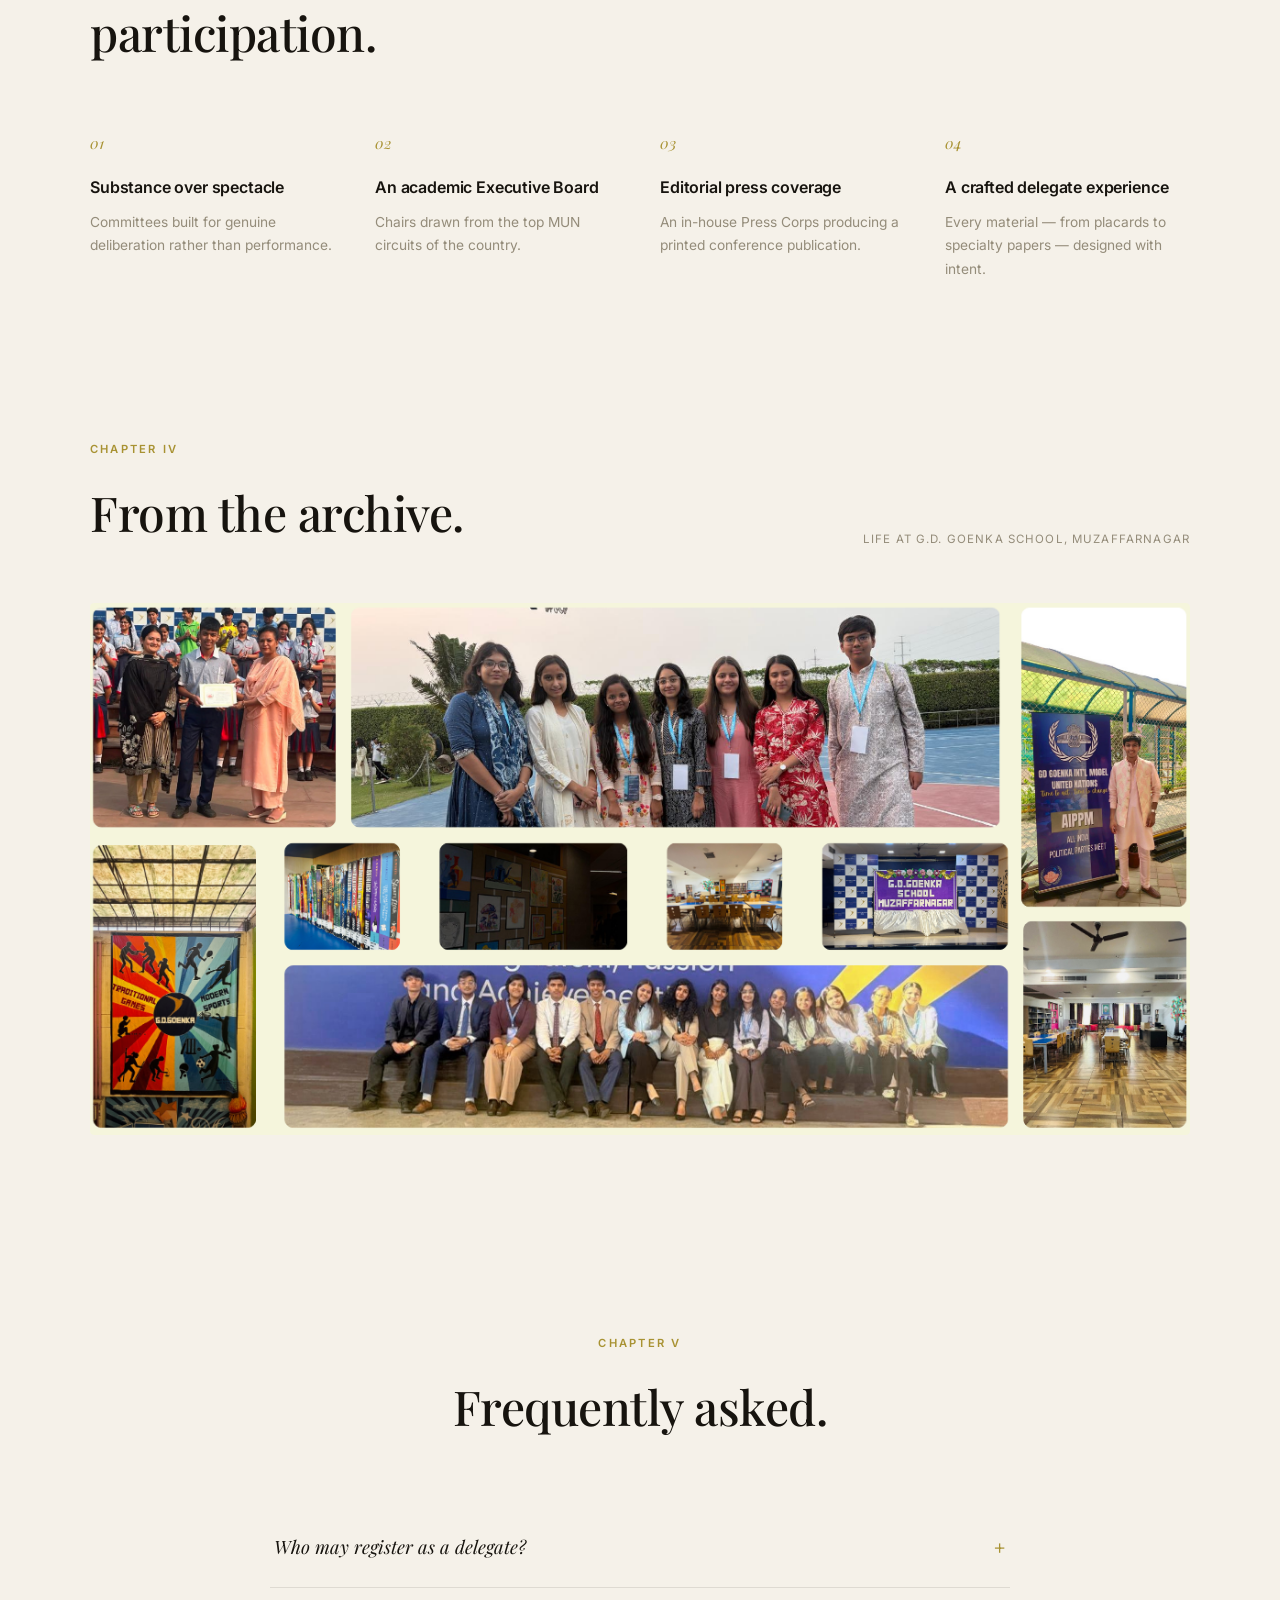
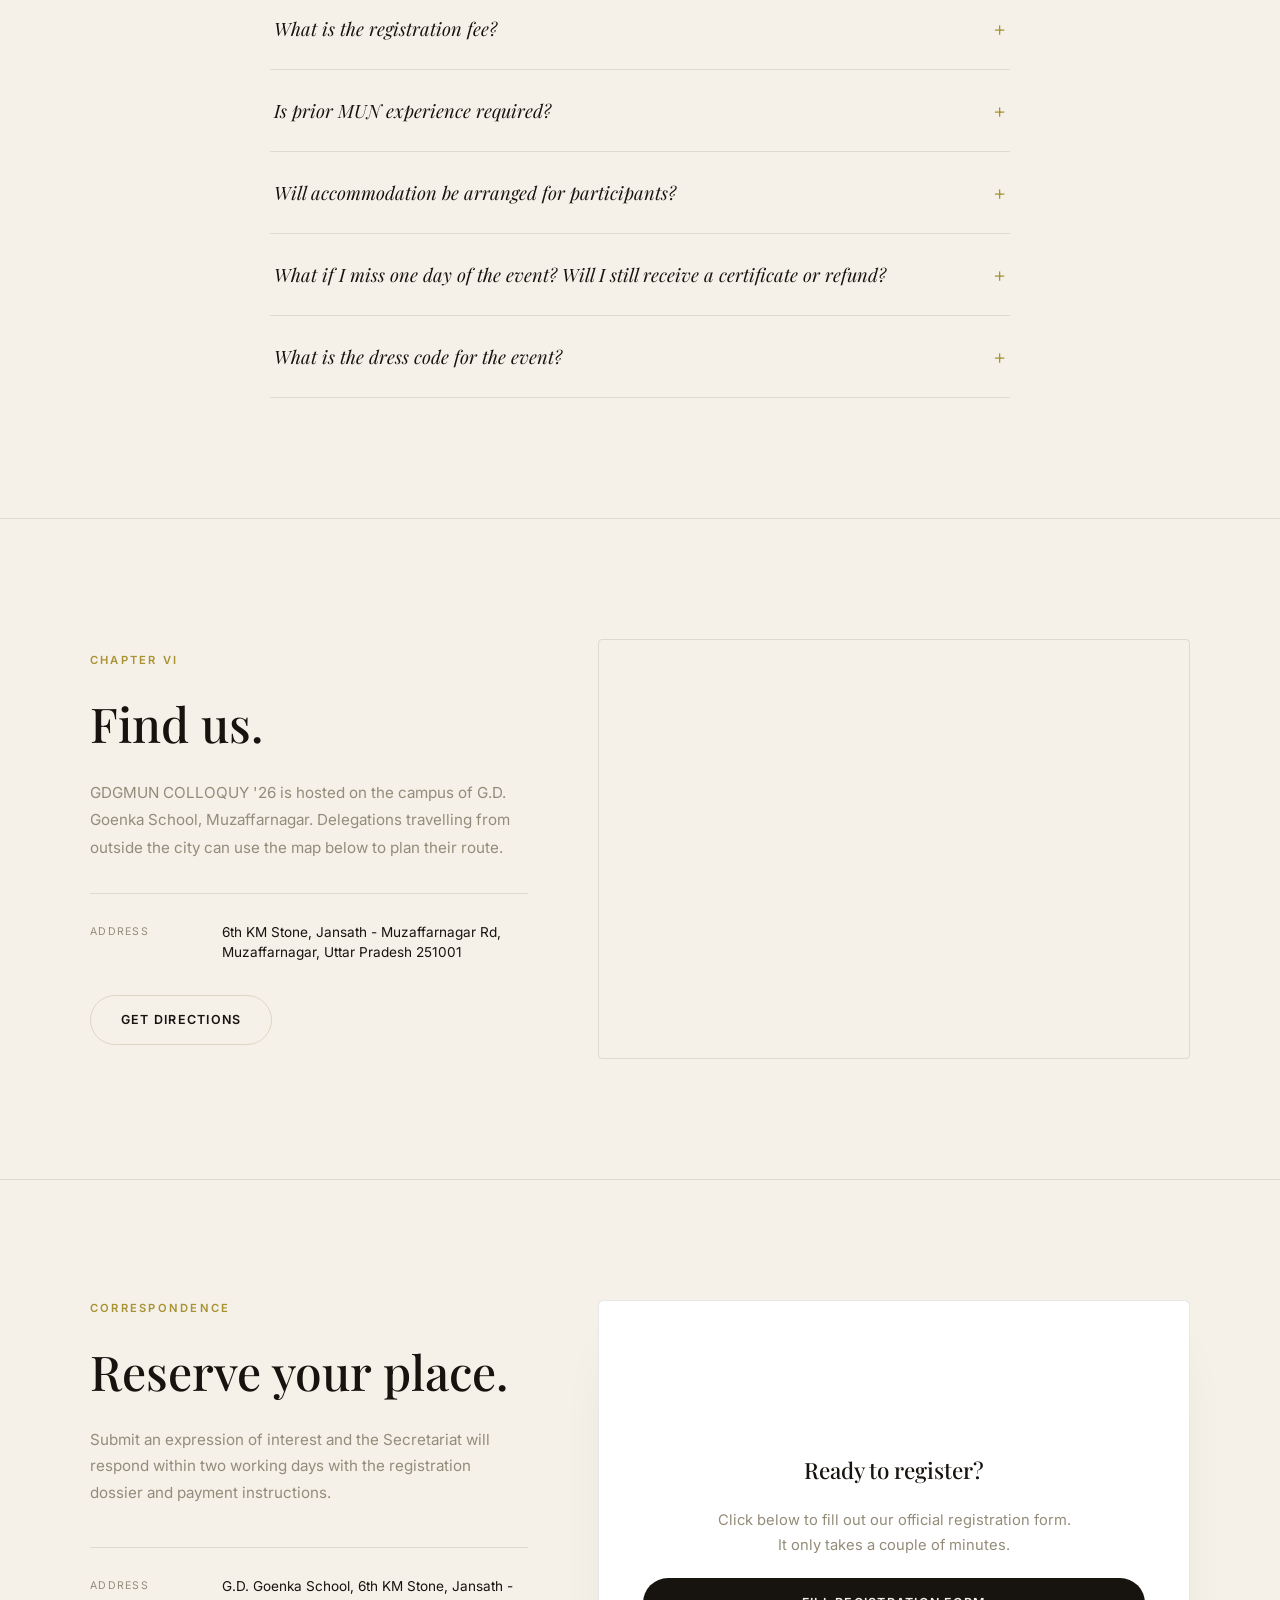
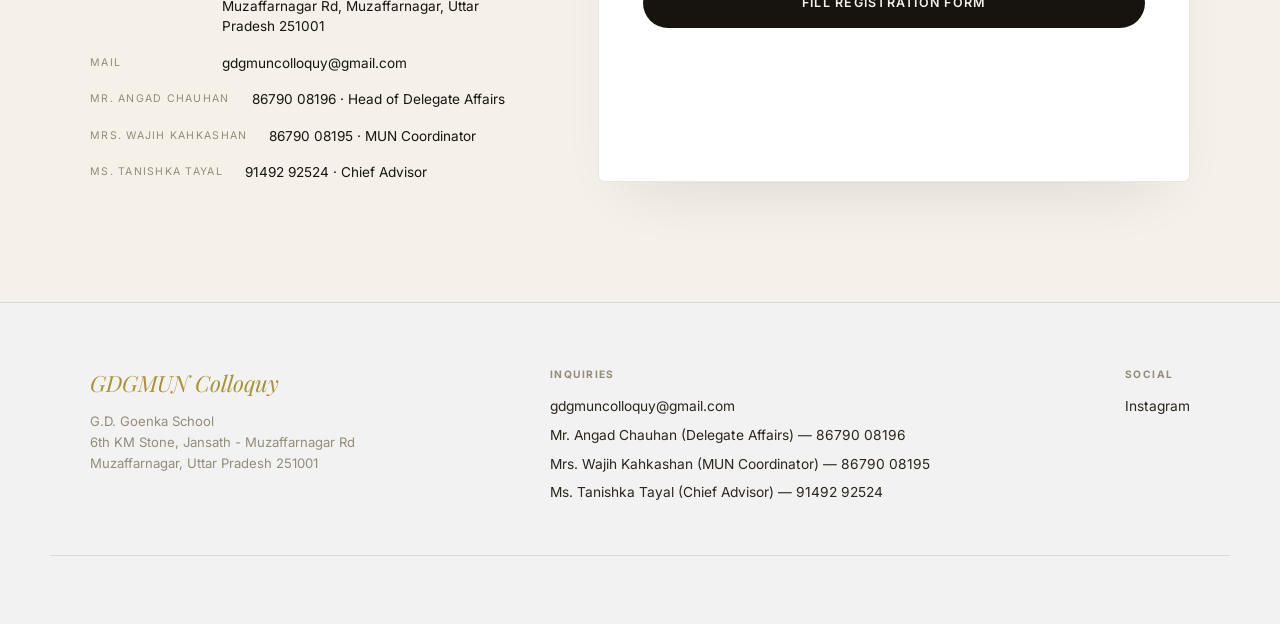
==== commit 8a37c7db: "Update index.html" ====
--- a/index.html
+++ b/index.html
@@ -121,7 +121,7 @@
   <div class="wrap">
     <div class="chapter-label">Chapter II</div>
     <h2>Chronology.</h2>
-    <div class="sub">25 — 24 August, 2026 · Muzaffarnagar</div>
+    <div class="sub">24 — 25 August, 2026 · Muzaffarnagar</div>
     <div class="timeline">
       <div class="tl-item">
         <div class="tl-day"><b>Day 1</b><br>08:00 – 09:00</div>
@@ -304,10 +304,10 @@
       <p>Submit an expression of interest and the Secretariat will respond within two working days with the registration dossier and payment instructions.</p>
       <div class="contact-info">
         <div class="row"><span class="label">Address</span><span>G.D. Goenka School, 6th KM Stone, Jansath - Muzaffarnagar Rd, Muzaffarnagar, Uttar Pradesh 251001</span></div>
-        <div class="row"><span class="label">Secretariat</span><span>gdgmuncolloquy@gmail.com</span></div>
-        <div class="row"><span class="label">Angad Chauhan</span><span>86790 08196 · Head of Delegate Affairs</span></div>
-        <div class="row"><span class="label">Wajih Kahkashan</span><span>86790 08195 · MUN Coordinator</span></div>
-        <div class="row"><span class="label">Tanishka Tayal</span><span>91492 92524 · Chief Advisor</span></div>
+        <div class="row"><span class="label">Mail</span><span>gdgmuncolloquy@gmail.com</span></div>
+        <div class="row"><span class="label">Mr. Angad Chauhan</span><span>86790 08196 · Head of Delegate Affairs</span></div>
+        <div class="row"><span class="label">Mrs. Wajih Kahkashan</span><span>86790 08195 · MUN Coordinator</span></div>
+        <div class="row"><span class="label">Ms. Tanishka Tayal</span><span>91492 92524 · Chief Advisor</span></div>
       </div>
     </div>
     <div class="card-form" style="display:flex; flex-direction:column; align-items:center; justify-content:center; text-align:center; gap:20px;">
@@ -327,9 +327,9 @@
     <div class="footer-col">
       <h6>Inquiries</h6>
       <a href="mailto:gdgmuncolloquy@gmail.com">gdgmuncolloquy@gmail.com</a>
-      <a href="tel:+918679008196">Angad Chauhan (Delegate Affairs) — 86790 08196</a>
-      <a href="tel:+918679008195">Wajih Kahkashan (MUN Coordinator) — 86790 08195</a>
-      <a href="tel:+918679008195">Tanishka Tayal (Chief Advisor) — 91492 92524</a>
+      <a href="tel:+918679008196">Mr. Angad Chauhan (Delegate Affairs) — 86790 08196</a>
+      <a href="tel:+918679008195">Mrs. Wajih Kahkashan (MUN Coordinator) — 86790 08195</a>
+      <a href="tel:+918679008195">Ms. Tanishka Tayal (Chief Advisor) — 91492 92524</a>
     </div>
     <div class="footer-col">
       <h6>Social</h6>
--- a/styles.css
+++ b/styles.css
@@ -61,6 +61,23 @@
   padding:0 40px;
 }
 
+/* ---------------- Motion / Scroll reveal ---------------- */
+.reveal{
+  opacity:0;
+  transform:translateY(26px);
+  transition:opacity .7s cubic-bezier(.16,.8,.24,1),
+             transform .7s cubic-bezier(.16,.8,.24,1);
+  will-change:opacity, transform;
+}
+.reveal.in-view{
+  opacity:1;
+  transform:translateY(0);
+}
+@keyframes fadeUpIn{
+  from{ opacity:0; transform:translateY(22px); }
+  to{ opacity:1; transform:translateY(0); }
+}
+
 /* ---------------- Buttons ---------------- */
 .btn{
   display:inline-flex;
@@ -74,9 +91,11 @@
   text-transform:uppercase;
   font-weight:600;
   border:1px solid transparent;
-  transition:all .25s ease;
+  transition:background .25s ease, color .25s ease, border-color .25s ease, transform .25s ease, box-shadow .25s ease;
   white-space:nowrap;
 }
+.btn:hover{ transform:translateY(-3px); box-shadow:0 14px 26px -16px rgba(23,20,15,0.4); }
+.btn:active{ transform:translateY(-1px); }
 .btn-dark{ background:var(--ink); color:var(--cream); }
 .btn-dark:hover{ background:var(--gold); color:var(--ink); }
 .btn-outline{ background:transparent; color:var(--ink); border-color:var(--line); }
@@ -93,6 +112,10 @@
   background:rgba(245,241,233,0.88);
   backdrop-filter:blur(10px);
   border-bottom:1px solid var(--line-soft);
+  transition:box-shadow .35s ease;
+}
+.nav.scrolled{
+  box-shadow:0 12px 30px -22px rgba(23,20,15,0.35);
 }
 .nav-inner{
   max-width:1180px;
@@ -101,6 +124,17 @@
   display:flex;
   align-items:center;
   justify-content:space-between;
+  transition:padding .35s ease;
+}
+.nav.scrolled .nav-inner{
+  padding-top:12px;
+  padding-bottom:12px;
+}
+.logo img{
+  transition:transform .35s ease;
+}
+.nav.scrolled .logo img{
+  transform:scale(0.92);
 }
 .logo{
   display:flex;
@@ -131,8 +165,19 @@
   font-weight:500;
   color:var(--ink-soft);
 }
-.nav-links a{ position:relative; padding-bottom:4px; }
+.nav-links a{ position:relative; padding-bottom:4px; transition:color .25s ease; }
+.nav-links a::after{
+  content:'';
+  position:absolute;
+  left:0; bottom:0;
+  width:100%; height:1px;
+  background:var(--gold);
+  transform:scaleX(0);
+  transform-origin:right;
+  transition:transform .3s cubic-bezier(.16,.8,.24,1);
+}
 .nav-links a:hover{ color:var(--gold); }
+.nav-links a:hover::after{ transform:scaleX(1); transform-origin:left; }
 .nav-cta-wrap{ display:flex; align-items:center; gap:22px; }
 .nav-burger{ display:none; }
 
@@ -148,6 +193,7 @@
   color:var(--gold);
   font-weight:600;
   margin-bottom:28px;
+  animation:fadeUpIn .8s cubic-bezier(.16,.8,.24,1) both;
 }
 .hero h1{
   font-family:var(--serif);
@@ -156,6 +202,7 @@
   line-height:1.05;
   margin:0 0 28px;
   letter-spacing:-0.01em;
+  animation:fadeUpIn .9s cubic-bezier(.16,.8,.24,1) .12s both;
 }
 .hero h1 em{
   font-style:italic;
@@ -168,12 +215,14 @@
   color:var(--muted);
   font-size:1rem;
   line-height:1.7;
+  animation:fadeUpIn .9s cubic-bezier(.16,.8,.24,1) .24s both;
 }
 .hero-actions{
   display:flex;
   gap:16px;
   justify-content:center;
   margin-bottom:56px;
+  animation:fadeUpIn .9s cubic-bezier(.16,.8,.24,1) .36s both;
 }
 .hero-meta{
   display:flex;
@@ -200,8 +249,15 @@
   border-radius:4px;
   overflow:hidden;
   height:520px;
-}
-.hero-image img{ width:100%; height:100%; object-fit:cover; }
+  animation:fadeUpIn 1s cubic-bezier(.16,.8,.24,1) .48s both;
+}
+.hero-image img{
+  width:100%;
+  height:100%;
+  object-fit:cover;
+  transition:transform .8s cubic-bezier(.16,.8,.24,1);
+}
+.hero-image .frame:hover img{ transform:scale(1.04); }
 .hero-image .cap{
   position:absolute;
   left:28px; bottom:28px;
@@ -302,9 +358,17 @@
   border-right:1px solid var(--line-soft);
   border-bottom:1px solid var(--line-soft);
   padding:40px 36px;
-  transition:background .25s ease;
-}
-.committee-card:hover{ background:var(--cream-2); }
+  position:relative;
+  transition:background .25s ease, transform .3s ease, box-shadow .3s ease;
+}
+.committee-card:hover{
+  background:var(--cream-2);
+  transform:translateY(-6px);
+  box-shadow:0 26px 44px -30px rgba(23,20,15,0.3);
+  z-index:2;
+}
+.committee-card .abbr{ transition:letter-spacing .3s ease; }
+.committee-card:hover .abbr{ letter-spacing:0.22em; }
 .committee-card .abbr{
   font-size:0.68rem;
   letter-spacing:0.16em;
@@ -367,14 +431,36 @@
   max-width:780px;
   margin:0 auto;
   text-align:left;
-}
+  position:relative;
+  padding-left:26px;
+}
+.timeline::before{
+  content:'';
+  position:absolute;
+  left:0; top:6px; bottom:6px;
+  width:2px;
+  background:rgba(245,241,233,0.14);
+}
+.timeline::after{
+  content:'';
+  position:absolute;
+  left:0; top:6px;
+  width:2px;
+  height:0;
+  background:var(--gold-2);
+  transition:height 1.6s cubic-bezier(.16,.8,.24,1);
+}
+.timeline.in-view::after{ height:calc(100% - 12px); }
 .tl-item{
   display:grid;
   grid-template-columns:170px 1fr;
   gap:36px;
   padding:26px 0;
   border-top:1px solid rgba(245,241,233,0.14);
-}
+  transition:padding-left .3s ease, border-color .3s ease;
+}
+.tl-item:hover{ padding-left:12px; border-color:rgba(245,241,233,0.3); }
+.tl-item:hover .tl-day b{ color:#fff; }
 .tl-item:last-child{ border-bottom:1px solid rgba(245,241,233,0.14); }
 .tl-day{
   font-size:0.72rem;
@@ -382,7 +468,7 @@
   text-transform:uppercase;
   color:rgba(245,241,233,0.45);
 }
-.tl-day b{ color:var(--gold-2); font-weight:600; }
+.tl-day b{ color:var(--gold-2); font-weight:600; transition:color .3s ease; }
 .tl-body h4{
   font-family:var(--serif);
   font-style:italic;
@@ -404,6 +490,8 @@
   grid-template-columns:repeat(4,1fr);
   gap:40px;
 }
+.why-item{ transition:transform .3s ease; }
+.why-item:hover{ transform:translateY(-6px); }
 .why-item .num{
   font-family:var(--serif);
   font-style:italic;
@@ -411,7 +499,9 @@
   font-size:0.95rem;
   margin-bottom:20px;
   display:block;
-}
+  transition:transform .3s ease;
+}
+.why-item:hover .num{ transform:translateX(4px); }
 .why-item h4{
   font-size:1rem;
   font-weight:600;
@@ -436,6 +526,8 @@
 }
 .archive-grid{
   display:block;
+  overflow:hidden;
+  border-radius:4px;
 }
 .archive-grid .archive-single{
   width:100%;
@@ -443,7 +535,9 @@
   display:block;
   object-fit:cover;
   border-radius:4px;
-}
+  transition:transform .7s cubic-bezier(.16,.8,.24,1);
+}
+.archive-grid:hover .archive-single{ transform:scale(1.035); }
 
 /* ---------------- FAQ ---------------- */
 .faq-inner{ max-width:820px; margin:0 auto; }
@@ -464,22 +558,24 @@
   font-style:italic;
   font-size:1.15rem;
   color:var(--ink);
-}
+  transition:color .25s ease;
+}
+.faq-q:hover{ color:var(--gold); }
 .faq-q .plus{
   font-family:var(--sans);
   font-style:normal;
   font-size:1.3rem;
   color:var(--gold);
-  transition:transform .25s ease;
+  transition:transform .35s cubic-bezier(.16,.8,.24,1);
   font-weight:300;
   flex:none;
   margin-left:20px;
 }
-.faq-item.open .faq-q .plus{ transform:rotate(45deg); }
+.faq-item.open .faq-q .plus{ transform:rotate(135deg); }
 .faq-a{
   max-height:0;
   overflow:hidden;
-  transition:max-height .3s ease;
+  transition:max-height .4s cubic-bezier(.16,.8,.24,1);
 }
 .faq-a p{
   color:var(--muted);
@@ -706,5 +802,12 @@
 
 @media (prefers-reduced-motion: reduce){
   html{ scroll-behavior:auto; }
-  *,*::before,*::after{ transition-duration:0.01ms !important; animation-duration:0.01ms !important; }
-}
+  *,*::before,*::after{
+    transition-duration:0.01ms !important;
+    animation-duration:0.01ms !important;
+    animation-delay:0.01ms !important;
+    transition-delay:0.01ms !important;
+  }
+  .reveal{ opacity:1 !important; transform:none !important; }
+  .timeline::after{ height:calc(100% - 12px) !important; }
+}
